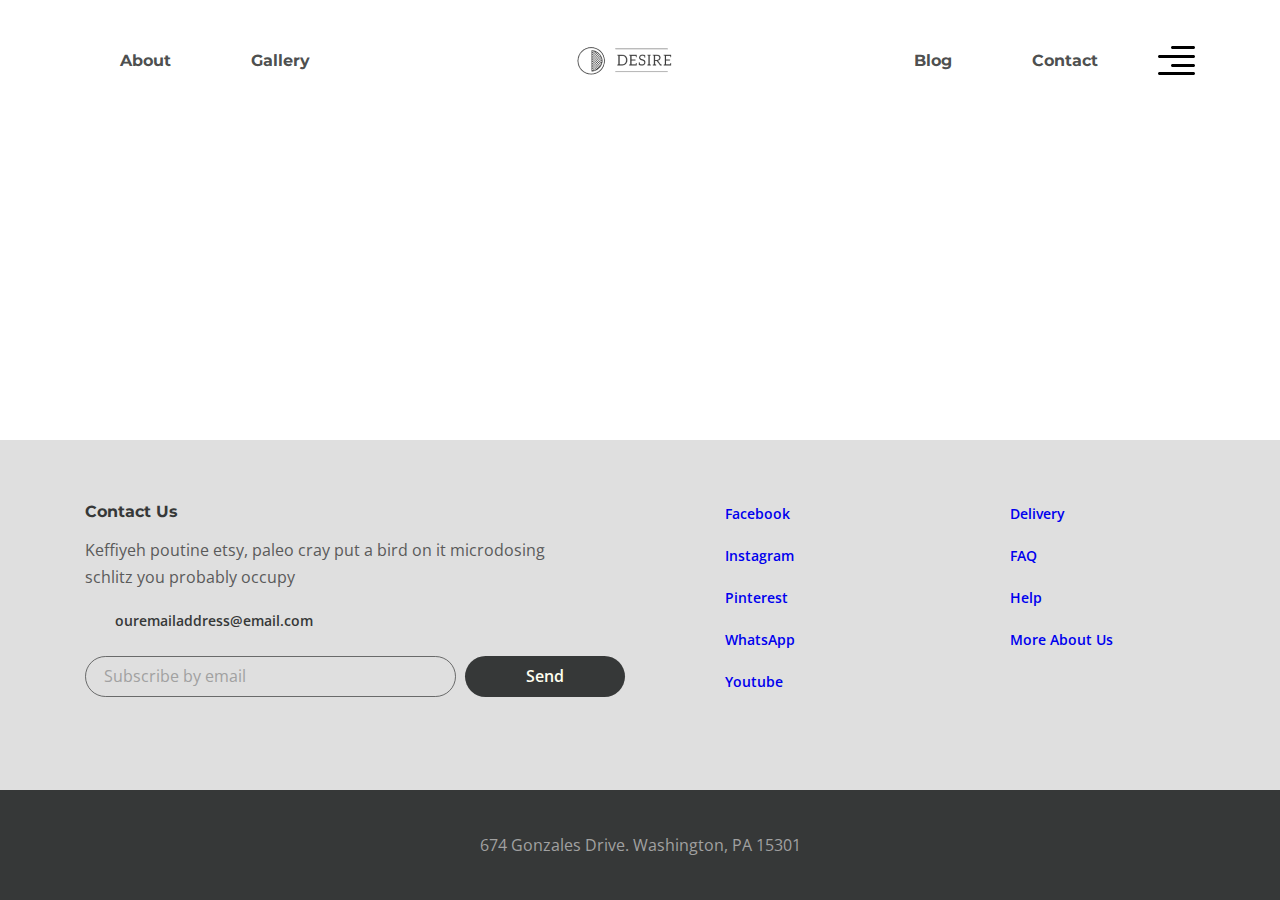
==== src/index.html @ 20c872f3 "Initial commit" ====
<!DOCTYPE html>
<html lang="en">

<head>
  <meta charset="UTF-8">
  <meta name="viewport" content="width=device-width, initial-scale=1.0">
  <title>Document</title>
  <link rel="preconnect" href="https://fonts.googleapis.com">
  <link rel="preconnect" href="https://fonts.gstatic.com" crossorigin>
  <link href="https://fonts.googleapis.com/css2?family=Montserrat:wght@700&family=Open+Sans:wght@400;600&display=swap"
    rel="stylesheet">
  <link rel="stylesheet" href="css/style.min.css">
</head>

<body>
  <div class="wrapper">
    <header class="header">
      <div class="container">
        <div class="header__inner">
          <nav class="menu">
            <ul class="menu__list">
              <li class="menu__list-item">
                <a class="menu__list-link" href="#">About</a>
              </li>
              <li class="menu__list-item">
                <a class="menu__list-link" href="#">Gallery</a>
              </li>
            </ul>
          </nav>
          <a class="logo" href="#">
            <img src="images/logo.png" alt="logo">
          </a>
          <nav class="menu">
            <ul class="menu__list">
              <li class="menu__list-item">
                <a class="menu__list-link" href="#">Blog</a>
              </li>
              <li class="menu__list-item">
                <a class="menu__list-link" href="#">Contact</a>
              </li>
            </ul>
          </nav>
          <button class="header__btn">
            <img src="images/icon_menu.svg" alt="icon_menu">
          </button>
        </div>
      </div>
    </header>

    <main class="main"></main>
    <footer class="footer">
      <div class="footer__content">
        <div class="container">
          <div class="footer__inner">
            <div class="footer__info">
              <h6 class="footer__info-title">Contact Us</h6>
              <p class="footer__info-text">
                Keffiyeh poutine etsy, paleo cray put a bird on it microdosing schlitz you
                probably occupy
              </p>
              <a class="footer__info-email" href="mainto:ouremailaddress@email.com">ouremailaddress@email.com</a>
              <form class="footer__form">
                <input class="footer__form-input" type="email" placeholder="Subscribe by email">
                <button class="footer__form-button" type="submit">Send</button>
              </form>
            </div>
            <ul class="footer__social">
              <li class="footer__social-item">
                <a class="footer__social-link" href="#">
                  Facebook
                </a>
              </li>
              <li class="footer__social-item">
                <a class="footer__social-link" href="#">
                  Instagram
                </a>
              </li>
              <li class="footer__social-item">
                <a class="footer__social-link" href="#">
                  Pinterest
                </a>
              </li>
              <li class="footer__social-item">
                <a class="footer__social-link" href="#">
                  WhatsApp
                </a>
              </li>
              <li class="footer__social-item">
                <a class="footer__social-link" href="#">
                  Youtube
                </a>
              </li>
            </ul>
            <nav class="footer__menu">
              <ul class="footer__menu-list">
                <li class="footer__menu-item">
                  <a class="footer__menu-link" href="#">
                    Delivery
                  </a>
                </li>
                <li class="footer__menu-item">
                  <a class="footer__menu-link" href="#">
                    FAQ
                  </a>
                </li>
                <li class="footer__menu-item">
                  <a class="footer__menu-link" href="#">
                    Help
                  </a>
                </li>
                <li class="footer__menu-item">
                  <a class="footer__menu-link" href="#">
                    More About Us
                  </a>
                </li>
              </ul>
            </nav>
          </div>
        </div>
      </div>
      <div class="footer__copyright">
        <div class="container">
         <p> 674 Gonzales Drive. Washington, PA 15301</p>
        </div>
      </div>
    </footer>
  </div>



  <script src="js/main.min.js"></script>
</body>

</html>
---- src/css/style.min.css ----
.footer__info-title,.menu__list-link{font-family:"Montserrat",sans-serif;font-weight:700}html{-webkit-box-sizing:border-box;box-sizing:border-box}*,*::after,*::before{-webkit-box-sizing:inherit;box-sizing:inherit}ul[class],ol[class]{padding:0}body,h1,h2,h3,h4,h5,h6,p,ul,ol,li,figure,figcaption,blockquote,dl,dd{margin:0;font-size:inherit}ul[class]{list-style:none}img{max-width:100%;display:block}input,button,textarea,select{font:inherit}a{text-decoration:none}html,body{height:100%}body{font-family:"Open Sans",sans-serif;font-size:16px;font-weight:400;line-height:27px;color:#5a5a5a}.wrapper{display:-webkit-box;display:-ms-flexbox;display:flex;-webkit-box-orient:vertical;-webkit-box-direction:normal;-ms-flex-direction:column;flex-direction:column;min-height:100%}.main{-webkit-box-flex:1;-ms-flex:1 0 auto;flex:1 0 auto}.footer{-webkit-box-flex:0;-ms-flex:0 0 auto;flex:0 0 auto}.container{max-width:1140px;margin:0 auto;padding:0 15px}.header__inner{display:-webkit-box;display:-ms-flexbox;display:flex;-webkit-box-pack:justify;-ms-flex-pack:justify;justify-content:space-between;-webkit-box-align:center;-ms-flex-align:center;align-items:center;height:120px}.header__btn{background-color:rgba(0,0,0,0);border:none;padding:0;cursor:pointer}.logo{margin:0 auto}.menu{padding-right:15px}.menu__list{display:-webkit-box;display:-ms-flexbox;display:flex}.menu__list-item{padding-right:45px;padding-left:35px}.menu__list-link{color:rgba(54,56,56,.9);line-height:22px}.footer__content{background-color:#dfdfdf;padding:60px 0 80px}.footer__inner{display:-webkit-box;display:-ms-flexbox;display:flex;-webkit-box-pack:justify;-ms-flex-pack:justify;justify-content:space-between}.footer__info{width:540px}.footer__info-title{color:#363838;margin-bottom:14px;line-height:23px}.footer__info-text{margin-bottom:16px;max-width:475px}.footer__info-email{font-weight:600;color:#363838;font-size:14px;margin-bottom:22px;padding-left:30px;display:inline-block}.footer__form{display:-webkit-box;display:-ms-flexbox;display:flex}.footer__form-input{padding:6px 10px 6px 18px;border-radius:21px;background-color:rgba(0,0,0,0);border:1px solid rgba(54,56,56,.7);width:100%}.footer__form-input::-webkit-input-placeholder{font-weight:400;font-size:16px;line-height:27px;font-family:"Open Sans",sans-serif;color:#a1a1a1}.footer__form-input::-moz-placeholder{font-weight:400;font-size:16px;line-height:27px;font-family:"Open Sans",sans-serif;color:#a1a1a1}.footer__form-input:-ms-input-placeholder{font-weight:400;font-size:16px;line-height:27px;font-family:"Open Sans",sans-serif;color:#a1a1a1}.footer__form-input::-ms-input-placeholder{font-weight:400;font-size:16px;line-height:27px;font-family:"Open Sans",sans-serif;color:#a1a1a1}.footer__form-input::placeholder{font-weight:400;font-size:16px;line-height:27px;font-family:"Open Sans",sans-serif;color:#a1a1a1}.footer__form-button{background-color:#363838;border:none;cursor:pointer;color:ivory;border-radius:21px;font-weight:600;padding:6px 12px;min-width:160px;margin-left:9px}.footer__social{width:125px;margin-right:auto;margin-left:100px}.footer__social-item,.footer__menu-item{margin-bottom:15px;font-weight:600;font-size:14px;color:#707070}.footer__menu{margin-right:60px;width:125px}.footer__copyright{background-color:#363838;color:#a1a1a1;text-align:center;padding:42px 0 41px}
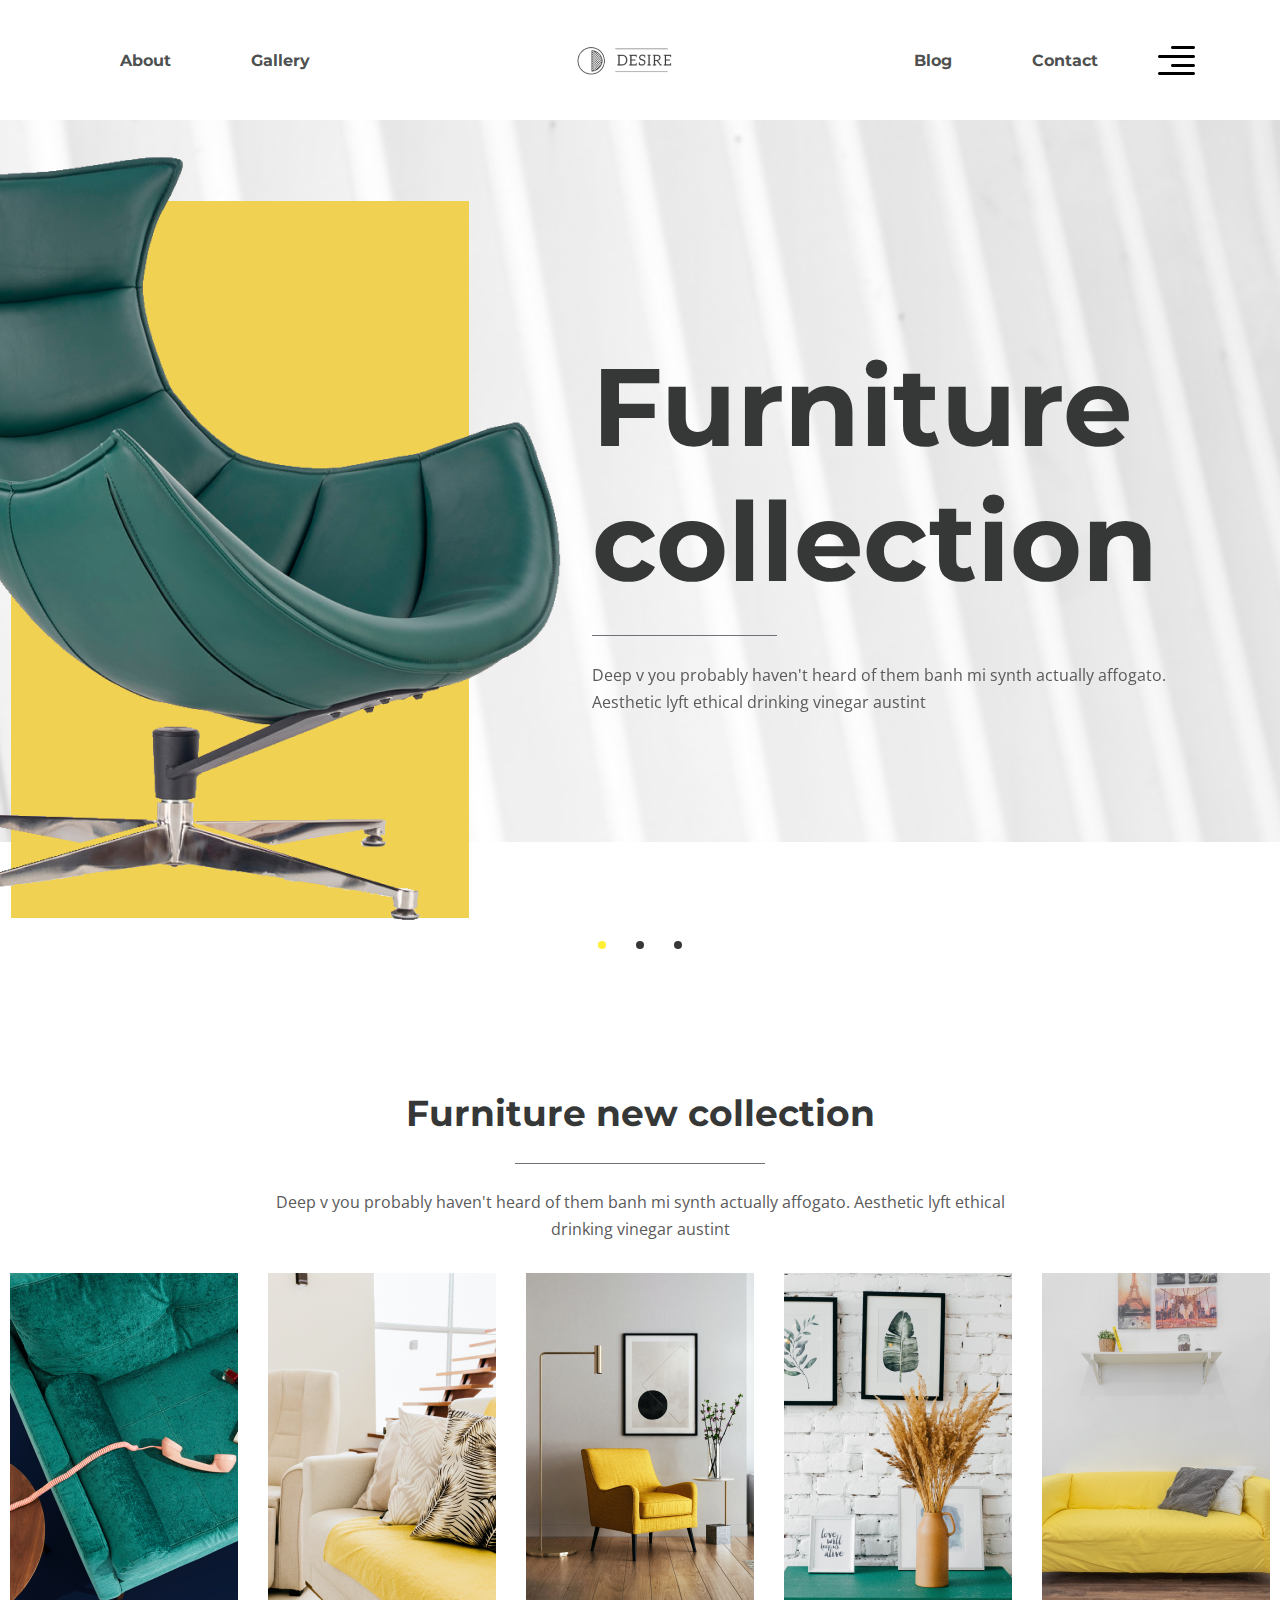
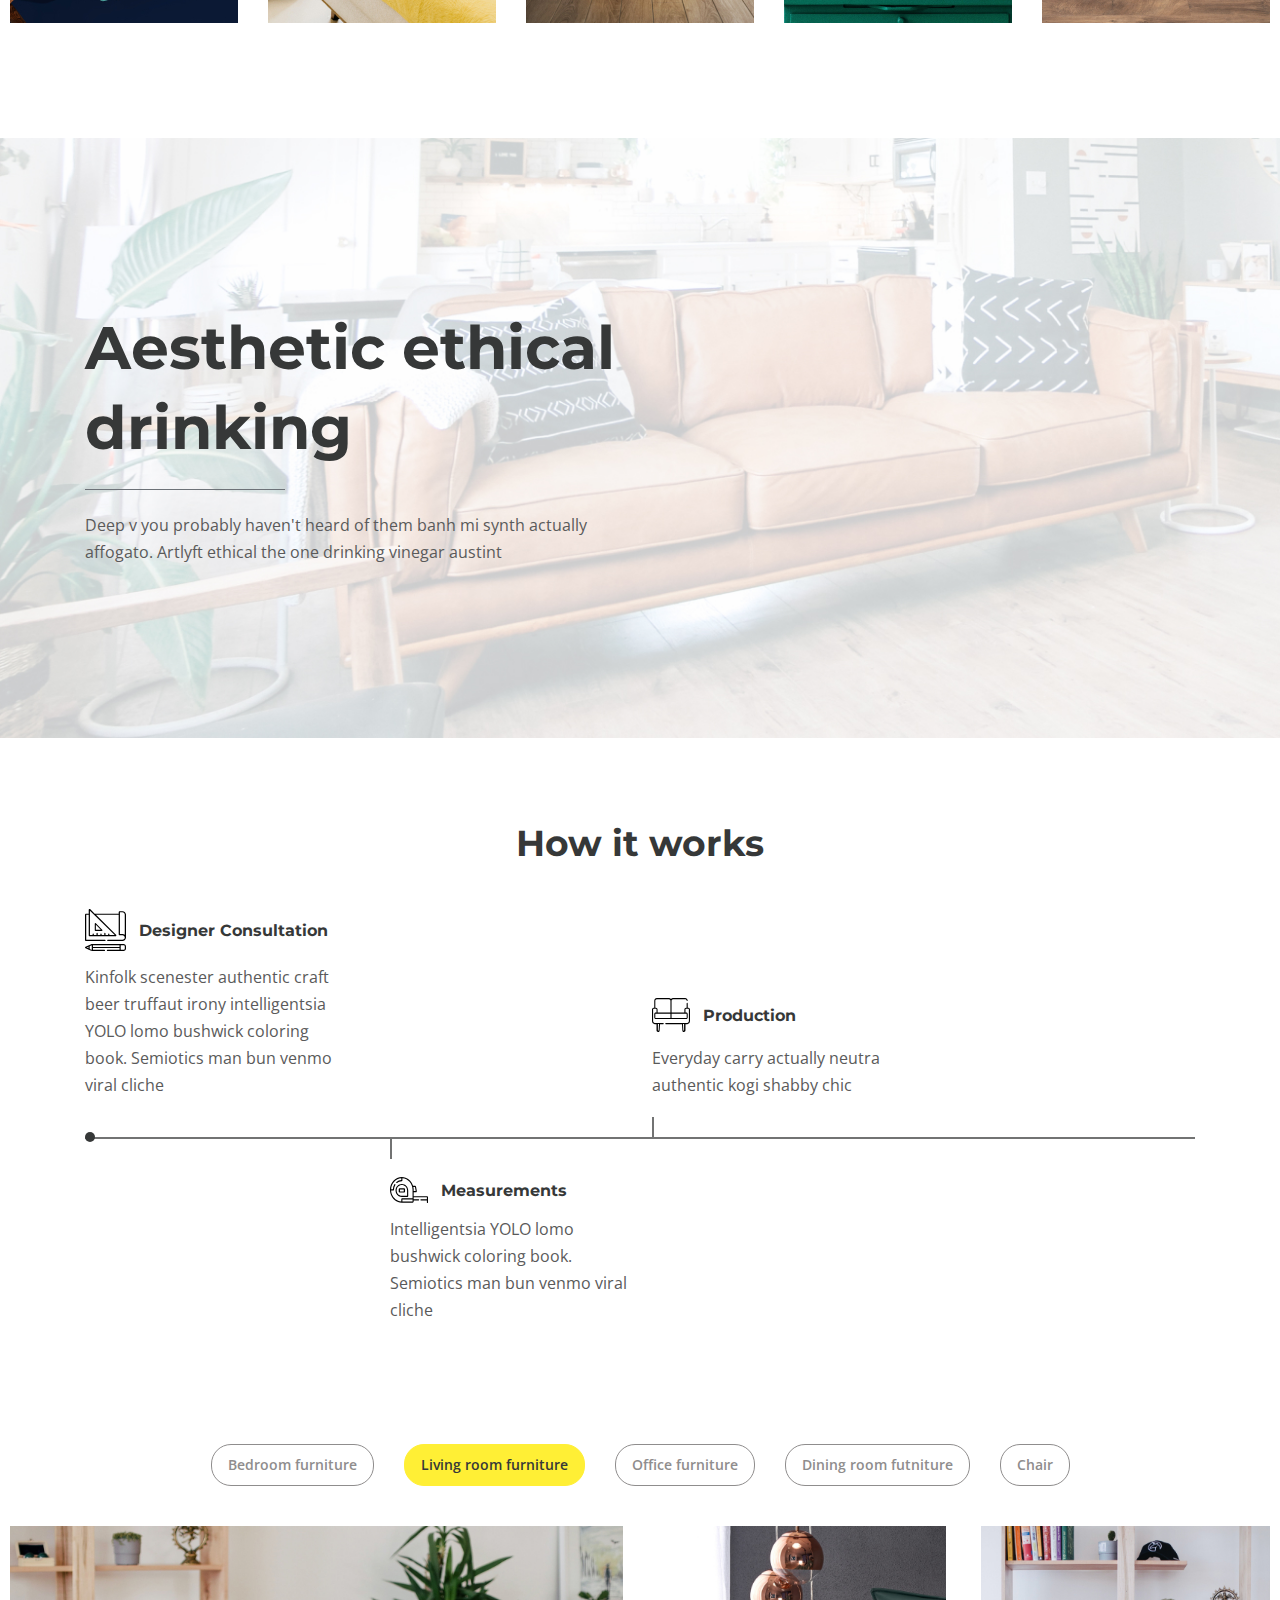
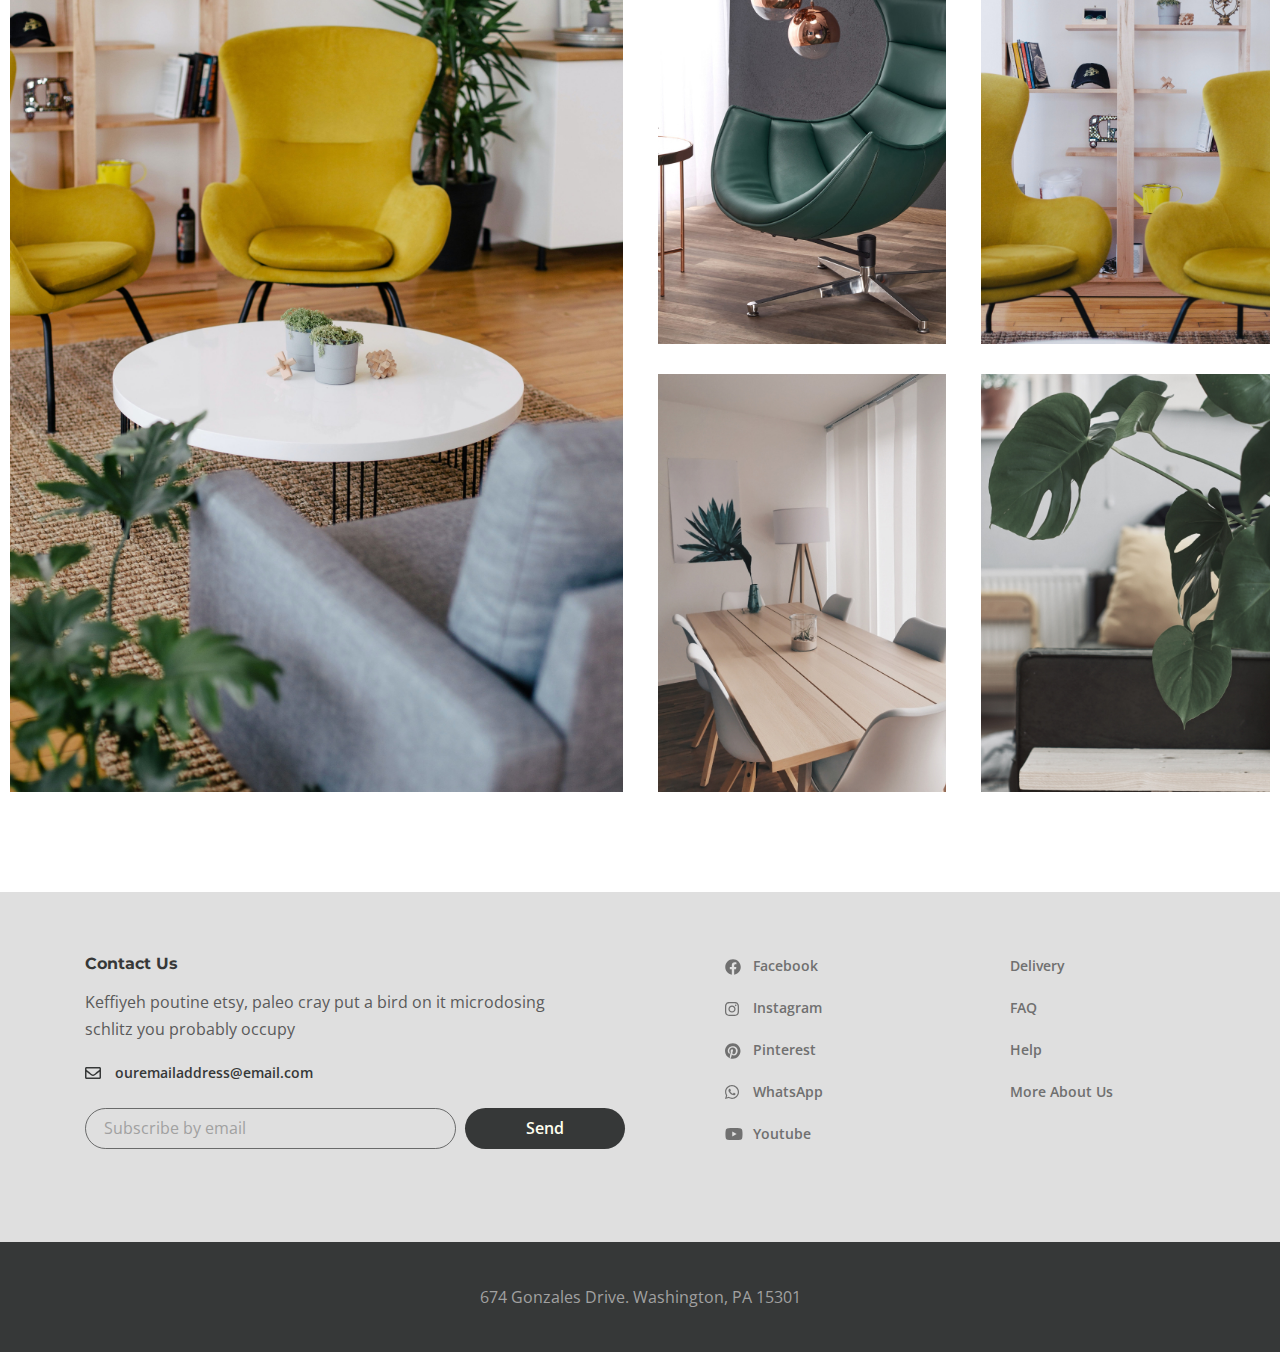
==== commit 5e2c0f33: "сделал почти все блоки" ====
--- a/src/index.html
+++ b/src/index.html
@@ -43,11 +43,293 @@
           <button class="header__btn">
             <img src="images/icon_menu.svg" alt="icon_menu">
           </button>
+
+          <div class="rightside-menu rightside-menu--close">
+            <button class="rightside-menu__close">
+              <img src="images/close.svg" alt="close button">
+            </button>
+            <div class="rightside-menu__content">
+              <a class="rightside-menu__logo" href="#">
+                <img src="images/logo-big.png" alt="logo">
+              </a>
+              <h4 class="rightside-menu__title">Furniture for life</h4>
+              <p class="rightside-menu__text">
+                Sustainable hot chicken skateboard, dreamcatcher meggings actually squid. Slow-carb everyday carry +1
+                art party microdosing, put a bird on it brooklyn
+              </p>
+              <img class="rightside-menu__images" src="images/content/rightside-img.jpg" alt="images">
+            </div>
+          </div>
+
         </div>
       </div>
     </header>
 
-    <main class="main"></main>
+    <main class="main">
+
+      <section class="top">
+        <div class="top__inner">
+          <div class="top__slider">
+            <div class="top__slider-item">
+              <img class="top__slider-img" src="images/content/slider-img.png" alt="images">
+              <div class="top__slider-info">
+                <h2 class="top__slider-title">
+                  Furniture collection
+                </h2>
+                <p class="top__slider-text">
+                  Deep v you probably haven't heard of them banh mi synth actually affogato. Aesthetic lyft ethical
+                  drinking vinegar austint
+                </p>
+              </div>
+            </div>
+
+            <div class="top__slider-item">
+              <img class="top__slider-img" src="images/content/slider-img.png" alt="images">
+              <div class="top__slider-info">
+                <h2 class="top__slider-title">
+                  Furniture collection
+                </h2>
+                <p class="top__slider-text">
+                  Deep v you probably haven't heard of them banh mi synth actually affogato. Aesthetic lyft ethical
+                  drinking vinegar austint
+                </p>
+              </div>
+            </div>
+
+            <div class="top__slider-item">
+              <img class="top__slider-img" src="images/content/slider-img.png" alt="images">
+              <div class="top__slider-info">
+                <h2 class="top__slider-title">
+                  Furniture collection
+                </h2>
+                <p class="top__slider-text">
+                  Deep v you probably haven't heard of them banh mi synth actually affogato. Aesthetic lyft ethical
+                  drinking vinegar austint
+                </p>
+              </div>
+            </div>
+          </div>
+        </div>
+      </section>
+
+      <section class="new-collection">
+        <div class="container-fluid">
+          <h3 class="new-collection__title">
+            Furniture new collection
+          </h3>
+          <p class="new-collection__text">
+            Deep v you probably haven't heard of them banh mi synth actually affogato. Aesthetic lyft ethical drinking
+            vinegar austint
+          </p>
+          <div class="collection">
+            <a class="collection__item" href="#">
+              <img class="collection__images" src="images/content/collection-1.jpg" alt="">
+              <div class="collection__info">
+                <h6 class="collection__info-title">
+                  Truffaut literally trust
+                </h6>
+                <p class="collection__info-text">
+                  Living room furntiture | Chair
+                </p>
+              </div>
+            </a>
+            <a class="collection__item" href="#">
+              <img class="collection__images" src="images/content/collection-2.jpg" alt="">
+              <div class="collection__info">
+                <h6 class="collection__info-title">
+                  Truffaut literally trust
+                </h6>
+                <p class="collection__info-text">
+                  Living room furntiture | Chair
+                </p>
+              </div>
+            </a>
+            <a class="collection__item" href="#">
+              <img class="collection__images" src="images/content/collection-3.jpg" alt="">
+              <div class="collection__info">
+                <h6 class="collection__info-title">
+                  Truffaut literally trust
+                </h6>
+                <p class="collection__info-text">
+                  Living room furntiture | Chair
+                </p>
+              </div>
+            </a>
+            <a class="collection__item" href="#">
+              <img class="collection__images" src="images/content/collection-4.jpg" alt="">
+              <div class="collection__info">
+                <h6 class="collection__info-title">
+                  Truffaut literally trust
+                </h6>
+                <p class="collection__info-text">
+                  Living room furntiture | Chair
+                </p>
+              </div>
+            </a>
+            <a class="collection__item" href="#">
+              <img class="collection__images" src="images/content/collection-5.jpg" alt="">
+              <div class="collection__info">
+                <h6 class="collection__info-title">
+                  Truffaut literally trust
+                </h6>
+                <p class="collection__info-text">
+                  Living room furntiture | Chair
+                </p>
+              </div>
+            </a>
+          </div>
+        </div>
+      </section>
+
+      <section class="decor">
+        <div class="container">
+          <h2 class="decor_title">
+            Aesthetic
+            ethical drinking
+          </h2>
+          <p class="decor__text">
+            Deep v you probably haven't heard of them banh mi synth actually affogato. Artlyft ethical the one drinking
+            vinegar austint
+          </p>
+        </div>
+      </section>
+
+      <section class="works-path">
+        <div class="container">
+          <h3 class="works-path__title">How it works</h3>
+          <div class="works-path__items">
+            <div class="works-path__item-box">
+              <div class="works-path__item works-path__item--consultation">
+                <img class="works-path__item-img" src="images/graphic-tool.svg" alt="icon">
+                <h6 class="works-path__item-title">Designer Consultation</h6>
+                <p class="works-path__item-text">
+                  Kinfolk scenester authentic craft beer truffaut irony
+                  intelligentsia
+                  YOLO lomo bushwick coloring book. Semiotics man bun venmo viral cliche</p>
+              </div>
+              <div class="works-path__item works-path__item--production">
+                <img class="works-path__item-img" src="images/sofa.svg" alt="icon">
+                <h6 class="works-path__item-title">Production</h6>
+                <p class="works-path__item-text">Everyday carry actually neutra authentic kogi shabby chic</p>
+              </div>
+            </div>
+            <div class="works-path__item works-path__item--measuring">
+              <img class="works-path__item-img" src="images/measuring-tape.svg" alt="icon">
+              <h6 class="works-path__item-title">Measurements</h6>
+              <p class="works-path__item-text">Intelligentsia YOLO lomo bushwick coloring book. Semiotics man bun venmo
+                viral cliche</p>
+            </div>
+          </div>
+        </div>
+      </section>
+
+      <div class="gallery">
+        <div class="container-fluid">
+          <div class="gallery__buttons">
+            <button class="gallery__btn" data-filter=".bedroom">Bedroom furniture</button>
+            <button class="gallery__btn" data-filter=".living">Living room furniture</button>
+            <button class="gallery__btn" data-filter=".office">Office furniture</button>
+            <button class="gallery__btn" data-filter=".dining">Dining room futniture</button>
+            <button class="gallery__btn" data-filter=".chair">Chair</button>
+          </div>
+          <div class="gallery__inner">
+
+            <div class="gallery__items mix bedroom">
+              <a class="gallery__item" href="#">
+                <img src="images/gallery/1.jpg" alt="images">
+              </a>
+              <a class="gallery__item" href="#">
+                <img src="images/gallery/2.jpg" alt="images">
+              </a>
+              <a class="gallery__item" href="#">
+                <img src="images/gallery/3.jpg" alt="images">
+              </a>
+              <a class="gallery__item" href="#">
+                <img src="images/gallery/4.jpg" alt="images">
+              </a>
+              <a class="gallery__item" href="#">
+                <img src="images/gallery/5.jpg" alt="images">
+              </a>
+            </div>
+
+            <div class="gallery__items mix living">
+              <a class="gallery__item" href="#">
+                <img src="images/gallery/1.jpg" alt="images">
+              </a>
+              <a class="gallery__item" href="#">
+                <img src="images/gallery/2.jpg" alt="images">
+              </a>
+              <a class="gallery__item" href="#">
+                <img src="images/gallery/3.jpg" alt="images">
+              </a>
+              <a class="gallery__item" href="#">
+                <img src="images/gallery/4.jpg" alt="images">
+              </a>
+              <a class="gallery__item" href="#">
+                <img src="images/gallery/5.jpg" alt="images">
+              </a>
+            </div>
+            
+            <div class="gallery__items mix office">
+              <a class="gallery__item" href="#">
+                <img src="images/gallery/1.jpg" alt="images">
+              </a>
+              <a class="gallery__item" href="#">
+                <img src="images/gallery/2.jpg" alt="images">
+              </a>
+              <a class="gallery__item" href="#">
+                <img src="images/gallery/3.jpg" alt="images">
+              </a>
+              <a class="gallery__item" href="#">
+                <img src="images/gallery/4.jpg" alt="images">
+              </a>
+              <a class="gallery__item" href="#">
+                <img src="images/gallery/5.jpg" alt="images">
+              </a>
+            </div>
+            
+            <div class="gallery__items mix dining">
+              <a class="gallery__item" href="#">
+                <img src="images/gallery/1.jpg" alt="images">
+              </a>
+              <a class="gallery__item" href="#">
+                <img src="images/gallery/2.jpg" alt="images">
+              </a>
+              <a class="gallery__item" href="#">
+                <img src="images/gallery/3.jpg" alt="images">
+              </a>
+              <a class="gallery__item" href="#">
+                <img src="images/gallery/4.jpg" alt="images">
+              </a>
+              <a class="gallery__item" href="#">
+                <img src="images/gallery/5.jpg" alt="images">
+              </a>
+            </div>
+            
+            <div class="gallery__items mix chair">
+              <a class="gallery__item" href="#">
+                <img src="images/gallery/1.jpg" alt="images">
+              </a>
+              <a class="gallery__item" href="#">
+                <img src="images/gallery/2.jpg" alt="images">
+              </a>
+              <a class="gallery__item" href="#">
+                <img src="images/gallery/3.jpg" alt="images">
+              </a>
+              <a class="gallery__item" href="#">
+                <img src="images/gallery/4.jpg" alt="images">
+              </a>
+              <a class="gallery__item" href="#">
+                <img src="images/gallery/5.jpg" alt="images">
+              </a>
+            </div>
+            
+          </div>
+        </div>
+      </div>
+
+    </main>
+
     <footer class="footer">
       <div class="footer__content">
         <div class="container">
@@ -66,27 +348,27 @@
             </div>
             <ul class="footer__social">
               <li class="footer__social-item">
-                <a class="footer__social-link" href="#">
+                <a class="footer__social-link footer__social-link--facebook" href="#">
                   Facebook
                 </a>
               </li>
               <li class="footer__social-item">
-                <a class="footer__social-link" href="#">
+                <a class="footer__social-link footer__social-link--instagram" href="#">
                   Instagram
                 </a>
               </li>
               <li class="footer__social-item">
-                <a class="footer__social-link" href="#">
+                <a class="footer__social-link footer__social-link--pinterest" href="#">
                   Pinterest
                 </a>
               </li>
               <li class="footer__social-item">
-                <a class="footer__social-link" href="#">
+                <a class="footer__social-link footer__social-link--whatsapp" href="#">
                   WhatsApp
                 </a>
               </li>
               <li class="footer__social-item">
-                <a class="footer__social-link" href="#">
+                <a class="footer__social-link footer__social-link--youtube" href="#">
                   Youtube
                 </a>
               </li>
@@ -120,7 +402,7 @@
       </div>
       <div class="footer__copyright">
         <div class="container">
-         <p> 674 Gonzales Drive. Washington, PA 15301</p>
+          <p> 674 Gonzales Drive. Washington, PA 15301</p>
         </div>
       </div>
     </footer>
--- a/src/css/style.min.css
+++ b/src/css/style.min.css
@@ -1 +1 @@
-.footer__info-title,.menu__list-link{font-family:"Montserrat",sans-serif;font-weight:700}html{-webkit-box-sizing:border-box;box-sizing:border-box}*,*::after,*::before{-webkit-box-sizing:inherit;box-sizing:inherit}ul[class],ol[class]{padding:0}body,h1,h2,h3,h4,h5,h6,p,ul,ol,li,figure,figcaption,blockquote,dl,dd{margin:0;font-size:inherit}ul[class]{list-style:none}img{max-width:100%;display:block}input,button,textarea,select{font:inherit}a{text-decoration:none}html,body{height:100%}body{font-family:"Open Sans",sans-serif;font-size:16px;font-weight:400;line-height:27px;color:#5a5a5a}.wrapper{display:-webkit-box;display:-ms-flexbox;display:flex;-webkit-box-orient:vertical;-webkit-box-direction:normal;-ms-flex-direction:column;flex-direction:column;min-height:100%}.main{-webkit-box-flex:1;-ms-flex:1 0 auto;flex:1 0 auto}.footer{-webkit-box-flex:0;-ms-flex:0 0 auto;flex:0 0 auto}.container{max-width:1140px;margin:0 auto;padding:0 15px}.header__inner{display:-webkit-box;display:-ms-flexbox;display:flex;-webkit-box-pack:justify;-ms-flex-pack:justify;justify-content:space-between;-webkit-box-align:center;-ms-flex-align:center;align-items:center;height:120px}.header__btn{background-color:rgba(0,0,0,0);border:none;padding:0;cursor:pointer}.logo{margin:0 auto}.menu{padding-right:15px}.menu__list{display:-webkit-box;display:-ms-flexbox;display:flex}.menu__list-item{padding-right:45px;padding-left:35px}.menu__list-link{color:rgba(54,56,56,.9);line-height:22px}.footer__content{background-color:#dfdfdf;padding:60px 0 80px}.footer__inner{display:-webkit-box;display:-ms-flexbox;display:flex;-webkit-box-pack:justify;-ms-flex-pack:justify;justify-content:space-between}.footer__info{width:540px}.footer__info-title{color:#363838;margin-bottom:14px;line-height:23px}.footer__info-text{margin-bottom:16px;max-width:475px}.footer__info-email{font-weight:600;color:#363838;font-size:14px;margin-bottom:22px;padding-left:30px;display:inline-block}.footer__form{display:-webkit-box;display:-ms-flexbox;display:flex}.footer__form-input{padding:6px 10px 6px 18px;border-radius:21px;background-color:rgba(0,0,0,0);border:1px solid rgba(54,56,56,.7);width:100%}.footer__form-input::-webkit-input-placeholder{font-weight:400;font-size:16px;line-height:27px;font-family:"Open Sans",sans-serif;color:#a1a1a1}.footer__form-input::-moz-placeholder{font-weight:400;font-size:16px;line-height:27px;font-family:"Open Sans",sans-serif;color:#a1a1a1}.footer__form-input:-ms-input-placeholder{font-weight:400;font-size:16px;line-height:27px;font-family:"Open Sans",sans-serif;color:#a1a1a1}.footer__form-input::-ms-input-placeholder{font-weight:400;font-size:16px;line-height:27px;font-family:"Open Sans",sans-serif;color:#a1a1a1}.footer__form-input::placeholder{font-weight:400;font-size:16px;line-height:27px;font-family:"Open Sans",sans-serif;color:#a1a1a1}.footer__form-button{background-color:#363838;border:none;cursor:pointer;color:ivory;border-radius:21px;font-weight:600;padding:6px 12px;min-width:160px;margin-left:9px}.footer__social{width:125px;margin-right:auto;margin-left:100px}.footer__social-item,.footer__menu-item{margin-bottom:15px;font-weight:600;font-size:14px;color:#707070}.footer__menu{margin-right:60px;width:125px}.footer__copyright{background-color:#363838;color:#a1a1a1;text-align:center;padding:42px 0 41px}+.works-path__item-title,.works-path__title,.decor_title,.collection__info-title,.new-collection__title,.top__slider-title,.rightside-menu__title,.footer__info-title,.menu__list-link{font-family:"Montserrat",sans-serif;font-weight:700}html{-webkit-box-sizing:border-box;box-sizing:border-box}*,*::after,*::before{-webkit-box-sizing:inherit;box-sizing:inherit}ul[class],ol[class]{padding:0}body,h1,h2,h3,h4,h5,h6,p,ul,ol,li,figure,figcaption,blockquote,dl,dd{margin:0;font-size:inherit}ul[class]{list-style:none}img{max-width:100%;display:block}input,button,textarea,select{font:inherit}a{text-decoration:none}.slick-slider{position:relative;display:block;-webkit-box-sizing:border-box;box-sizing:border-box;-webkit-touch-callout:none;-webkit-user-select:none;-moz-user-select:none;-ms-user-select:none;user-select:none;-ms-touch-action:pan-y;touch-action:pan-y;-webkit-tap-highlight-color:rgba(0,0,0,0)}.slick-list{position:relative;overflow:hidden;display:block;margin:0;padding:0}.slick-list:focus{outline:none}.slick-list.dragging{cursor:pointer;cursor:hand}.slick-slider .slick-track,.slick-slider .slick-list{-webkit-transform:translate3d(0, 0, 0);-ms-transform:translate3d(0, 0, 0);transform:translate3d(0, 0, 0)}.slick-track{position:relative;left:0;top:0;display:block;margin-left:auto;margin-right:auto}.slick-track:before,.slick-track:after{content:"";display:table}.slick-track:after{clear:both}.slick-loading .slick-track{visibility:hidden}.slick-slide{float:left;height:100%;min-height:1px;display:none}[dir=rtl] .slick-slide{float:right}.slick-slide img{display:block}.slick-slide.slick-loading img{display:none}.slick-slide.dragging img{pointer-events:none}.slick-initialized .slick-slide{display:block}.slick-loading .slick-slide{visibility:hidden}.slick-vertical .slick-slide{display:block;height:auto;border:1px solid rgba(0,0,0,0)}.slick-arrow.slick-hidden{display:none}html,body{height:100%}body{font-family:"Open Sans",sans-serif;font-size:16px;font-weight:400;line-height:27px;color:#5a5a5a;overflow-x:hidden}.wrapper{display:-webkit-box;display:-ms-flexbox;display:flex;-webkit-box-orient:vertical;-webkit-box-direction:normal;-ms-flex-direction:column;flex-direction:column;min-height:100%}.main{-webkit-box-flex:1;-ms-flex:1 0 auto;flex:1 0 auto}.footer{-webkit-box-flex:0;-ms-flex:0 0 auto;flex:0 0 auto}.container{max-width:1140px;margin:0 auto;padding:0 15px}.container-fluid{max-width:1920px;padding:10px;margin:0 auto}.slick-dots{display:-webkit-box;display:-ms-flexbox;display:flex;-webkit-box-pack:center;-ms-flex-pack:center;justify-content:center;-webkit-box-align:center;-ms-flex-align:center;align-items:center}.slick-dots li{margin:0 15px}.slick-dots button{background-color:#363838;border:none;border-radius:50%;width:8px;height:8px;padding:0;font-size:0}li.slick-active button{background-color:#ffef35}.header__inner{display:-webkit-box;display:-ms-flexbox;display:flex;-webkit-box-pack:justify;-ms-flex-pack:justify;justify-content:space-between;-webkit-box-align:center;-ms-flex-align:center;align-items:center;height:120px}.header__btn{background-color:rgba(0,0,0,0);border:none;padding:0;cursor:pointer}.logo{margin:0 auto}.menu{padding-right:15px}.menu__list{display:-webkit-box;display:-ms-flexbox;display:flex}.menu__list-item{padding-right:45px;padding-left:35px}.menu__list-link{color:rgba(54,56,56,.9);line-height:22px}.footer__content{background-color:#dfdfdf;padding:60px 0 80px}.footer__inner{display:-webkit-box;display:-ms-flexbox;display:flex;-webkit-box-pack:justify;-ms-flex-pack:justify;justify-content:space-between}.footer__info{width:540px}.footer__info-title{color:#363838;margin-bottom:14px;line-height:23px}.footer__info-text{margin-bottom:16px;max-width:475px}.footer__info-email{font-weight:600;color:#363838;font-size:14px;margin-bottom:22px;padding-left:30px;display:inline-block;position:relative}.footer__info-email::before{content:"";background-image:url(../images/envelope.svg);left:0;top:8px;width:16px;height:12px;position:absolute}.footer__form{display:-webkit-box;display:-ms-flexbox;display:flex}.footer__form-input{padding:6px 10px 6px 18px;border-radius:21px;background-color:rgba(0,0,0,0);border:1px solid rgba(54,56,56,.7);width:100%}.footer__form-input::-webkit-input-placeholder{font-weight:400;font-size:16px;line-height:27px;font-family:"Open Sans",sans-serif;color:#a1a1a1}.footer__form-input::-moz-placeholder{font-weight:400;font-size:16px;line-height:27px;font-family:"Open Sans",sans-serif;color:#a1a1a1}.footer__form-input:-ms-input-placeholder{font-weight:400;font-size:16px;line-height:27px;font-family:"Open Sans",sans-serif;color:#a1a1a1}.footer__form-input::-ms-input-placeholder{font-weight:400;font-size:16px;line-height:27px;font-family:"Open Sans",sans-serif;color:#a1a1a1}.footer__form-input::placeholder{font-weight:400;font-size:16px;line-height:27px;font-family:"Open Sans",sans-serif;color:#a1a1a1}.footer__form-button{background-color:#363838;border:none;cursor:pointer;color:ivory;border-radius:21px;font-weight:600;padding:6px 12px;min-width:160px;margin-left:9px}.footer__social{width:125px;margin-right:auto;margin-left:100px}.footer__social-link{padding-left:28px;position:relative}.footer__social-link::before{content:"";position:absolute;left:0;top:3px;width:16px;height:16px}.footer__social-link--facebook::before{background-image:url(../images/facebook.svg)}.footer__social-link--instagram::before{background-image:url(../images/instagram.svg);width:14px;height:14px;top:4px}.footer__social-link--pinterest::before{background-image:url(../images/pinterest.svg)}.footer__social-link--whatsapp::before{background-image:url(../images/whatsapp.svg);width:14px;height:14px}.footer__social-link--youtube::before{background-image:url(../images/youtube.svg);width:18px;height:12px;top:4px}.footer__social-item,.footer__menu-item{margin-bottom:15px;font-weight:600;font-size:14px}.footer__social-link,.footer__menu-link{color:#707070}.footer__menu{margin-right:60px;width:125px}.footer__copyright{background-color:#363838;color:#a1a1a1;text-align:center;padding:42px 0 41px}.rightside-menu{position:absolute;overflow:auto;z-index:100;right:0;top:0;bottom:0;max-width:694px;width:100%;background-color:#fff;padding-top:40px;-webkit-box-shadow:-2px 3px 17px 0px #000;box-shadow:-2px 3px 17px 0px #000;-webkit-transition:all .5s;-o-transition:all .5s;transition:all .5s}.rightside-menu.rightside-menu--close{-webkit-transform:translateX(500%);-ms-transform:translateX(500%);transform:translateX(500%)}.rightside-menu__close{background-color:rgba(0,0,0,0);border:none;padding:0;cursor:pointer;margin-left:50px;margin-bottom:60px}.rightside-menu__content{text-align:center;max-width:485px;margin:0 auto}.rightside-menu__logo{margin-bottom:40px;display:inline-block}.rightside-menu__title{color:#363838;font-size:36px;line-height:51px;position:relative;margin-bottom:17px;padding-bottom:17px}.rightside-menu__title::after{content:"";position:absolute;max-width:252px;bottom:0;right:0;left:0;height:1px;margin:0 auto;background-color:#6d7278}.rightside-menu__text{margin-bottom:75px}.rightside-menu__images{max-width:485px;margin-bottom:40px}.top__inner{padding-bottom:70px;position:relative}.top__inner::after{content:"";position:absolute;background-image:url("../images/slider-bg.jpg");width:100%;height:722px;top:0;z-index:-1}.top__slider-item{display:-webkit-box !important;display:-ms-flexbox !important;display:flex !important;-webkit-box-pack:center;-ms-flex-pack:center;justify-content:center;-webkit-box-align:center;-ms-flex-align:center;align-items:center}.top__slider-info{max-width:645px;margin-left:25px}.top__slider-title{color:#363838;font-size:110px;line-height:135px;padding-bottom:26px;margin-bottom:26px;position:relative}.top__slider-title::after{content:"";position:absolute;left:0;bottom:0;width:185px;height:1px;background-color:#6d7278}.top__slider-text{max-width:585px}.top__slider-img{margin-left:-14%;max-width:703px;height:815px;-o-object-fit:cover;object-fit:cover}.new-collection{text-align:center;padding:46px 0 105px}.new-collection__title{color:#363838;font-size:36px;line-height:51px;padding-bottom:25px;margin-bottom:25px;position:relative}.new-collection__title::after{content:"";position:absolute;bottom:0;left:0;right:0;width:250px;height:1px;margin:0 auto;background-color:#6d7278}.new-collection__text{max-width:730px;margin:0 auto 30px}.collection{display:-ms-grid;display:grid;-ms-grid-columns:(1fr)[5];grid-template-columns:repeat(5, 1fr);grid-gap:30px}.collection__item{position:relative}.collection__item:hover .collection__info{opacity:1}.collection__images{min-height:350px;-o-object-fit:cover;object-fit:cover}.collection__info{position:absolute;top:0;left:0;right:0;bottom:0;background-color:rgba(255,255,255,.7);padding:10px;display:-webkit-box;display:-ms-flexbox;display:flex;-webkit-box-orient:vertical;-webkit-box-direction:normal;-ms-flex-direction:column;flex-direction:column;-webkit-box-align:center;-ms-flex-align:center;align-items:center;-webkit-box-pack:center;-ms-flex-pack:center;justify-content:center;opacity:0;-webkit-transition:all .5s;-o-transition:all .5s;transition:all .5s}.collection__info-title{color:#363838;font-size:20px;line-height:24px;position:relative;padding-bottom:19px;margin-bottom:19px}.collection__info-title::after{content:"";bottom:0;position:absolute;height:1px;width:80%;background-color:#6d7278;right:0;left:0;margin:0 auto}.collection__info-text{font-size:14px;line-height:28px;font-weight:600;color:#707070}.decor{padding:170px 0 155px;background-image:url("../images/decor-bg.jpg");background-size:cover;background-repeat:no-repeat;min-height:600px}.decor_title{font-size:60px;line-height:80px;color:#363838;max-width:730px;padding-bottom:22px;margin-bottom:22px;position:relative}.decor_title::after{position:absolute;content:"";left:0;bottom:0;width:200px;height:1px;background-color:#6d7278}.decor__text{max-width:540px}.works-path{padding:80px 0 30px}.works-path__title{text-align:center;color:#363838;margin-bottom:40px;font-size:36px;line-height:51px}.works-path__item-box{display:-webkit-box;display:-ms-flexbox;display:flex;border-bottom:2px solid rgba(54,56,56,.7);position:relative;-webkit-box-align:end;-ms-flex-align:end;align-items:flex-end}.works-path__item-box::before{content:"";position:absolute;left:0;bottom:-5px;border-radius:50%;height:10px;width:10px;background-color:#363838}.works-path__item{width:250px;display:-webkit-box;display:-ms-flexbox;display:flex;-ms-flex-wrap:wrap;flex-wrap:wrap;-webkit-box-align:center;-ms-flex-align:center;align-items:center;position:relative;height:100%}.works-path__item--production{margin-left:317px}.works-path__item--production::after{content:"";position:absolute;left:0;bottom:0;height:20px;width:2px;background:rgba(54,56,56,.7)}.works-path__item--consultation,.works-path__item--production{padding-bottom:38px}.works-path__item--measuring{padding-top:38px;margin-left:305px}.works-path__item--measuring::before{content:"";position:absolute;top:0;left:0;width:2px;height:20px;background:rgba(54,56,56,.7)}.works-path__item-title{color:#363838;font-size:16px;line-height:23px;margin-left:13px}.works-path__item-text{font-size:16px;line-height:27px;color:#5a5a5a;margin-top:13px}.gallery{padding:80px 0 90px}.gallery__buttons{text-align:center;margin-bottom:40px}.gallery__btn{margin:0 13px;background-color:rgba(0,0,0,0);font-size:14px;line-height:28px;color:#8f8d8d;border:1px solid #8f8d8d;border-radius:20px;padding:6px 16px;font-weight:600;cursor:pointer}.gallery .mixitup-control-active{background-color:#ffef35;color:#363838;border:1px solid #ffef35}.gallery__items{display:-ms-grid;display:grid;-ms-grid-columns:(1fr)[4];grid-template-columns:repeat(4, 1fr);-ms-grid-rows:(1fr)[2];grid-template-rows:repeat(2, 1fr);grid-gap:30px 35px}.gallery__item:first-child{-ms-grid-column-span:2;grid-column:span 2;-ms-grid-row-span:2;grid-row:span 2}.gallery__item img{-o-object-fit:cover;object-fit:cover;width:100%;height:100%;max-height:1150px}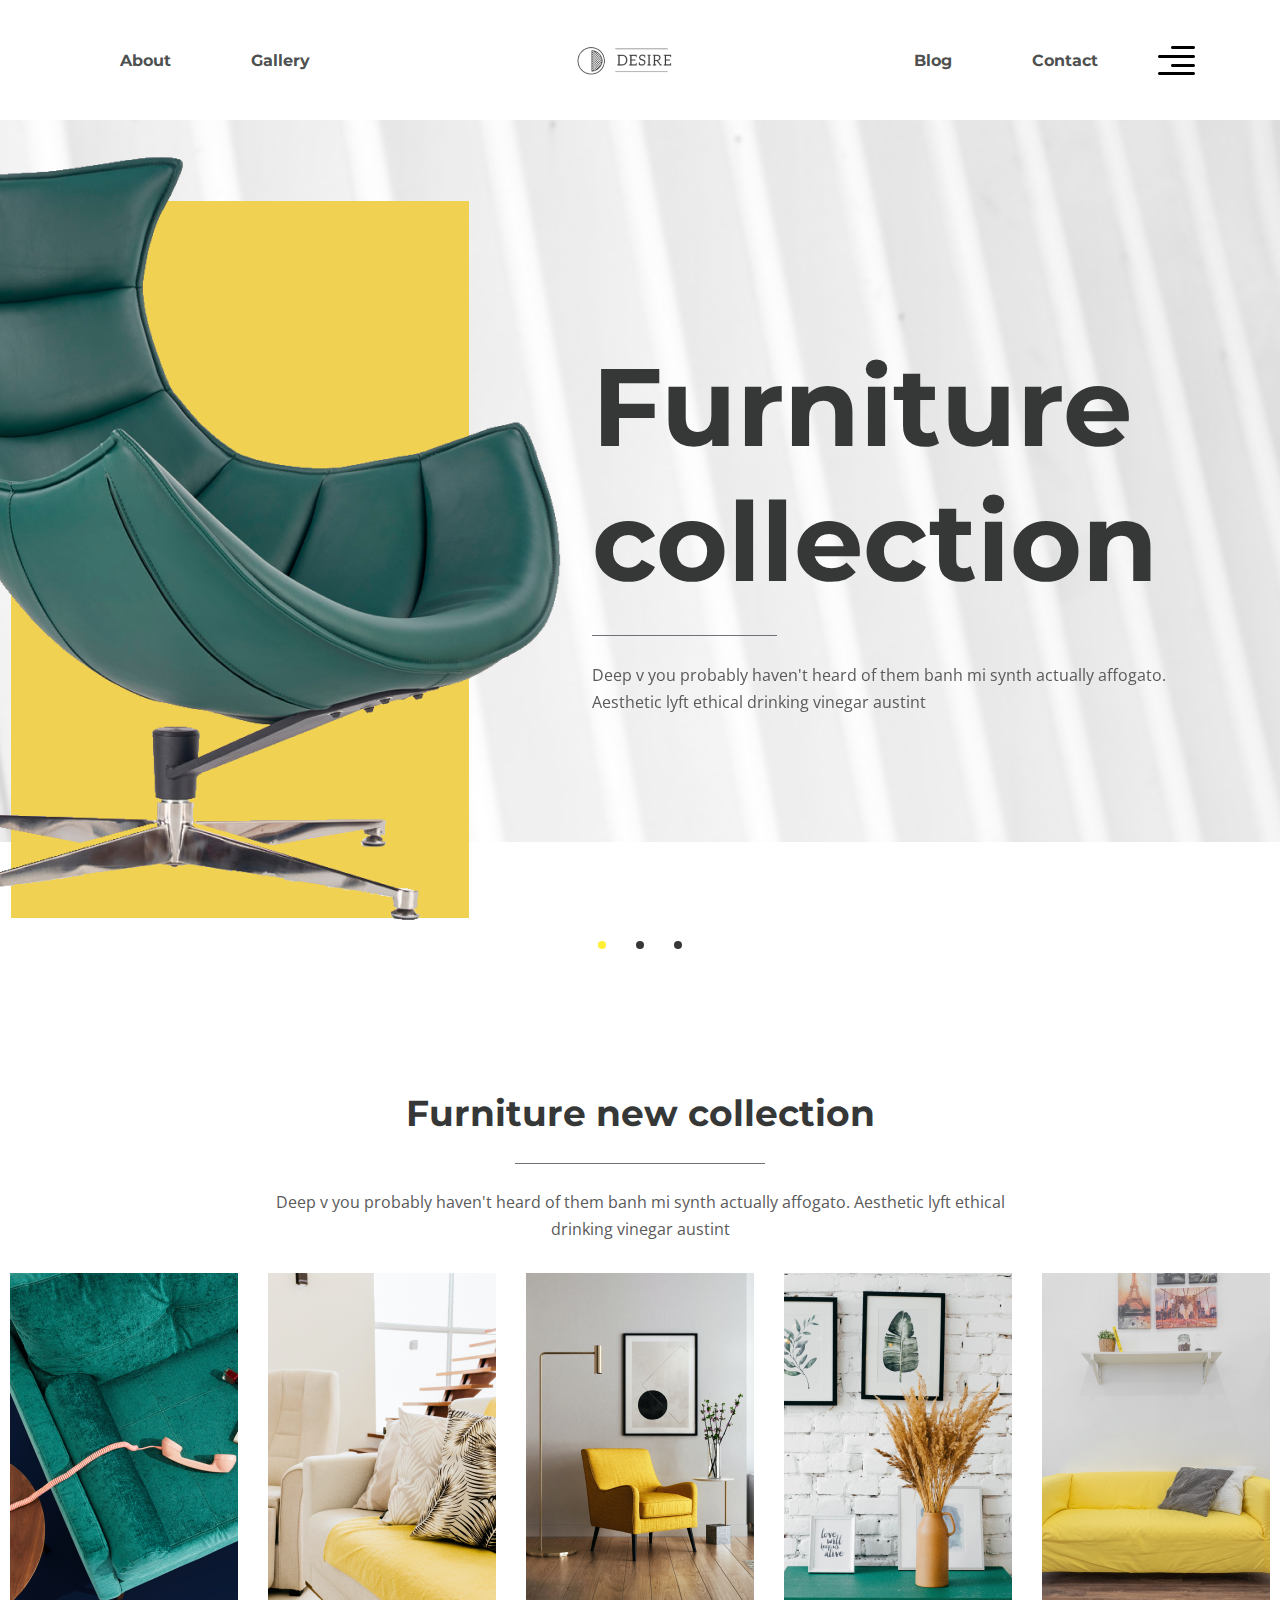
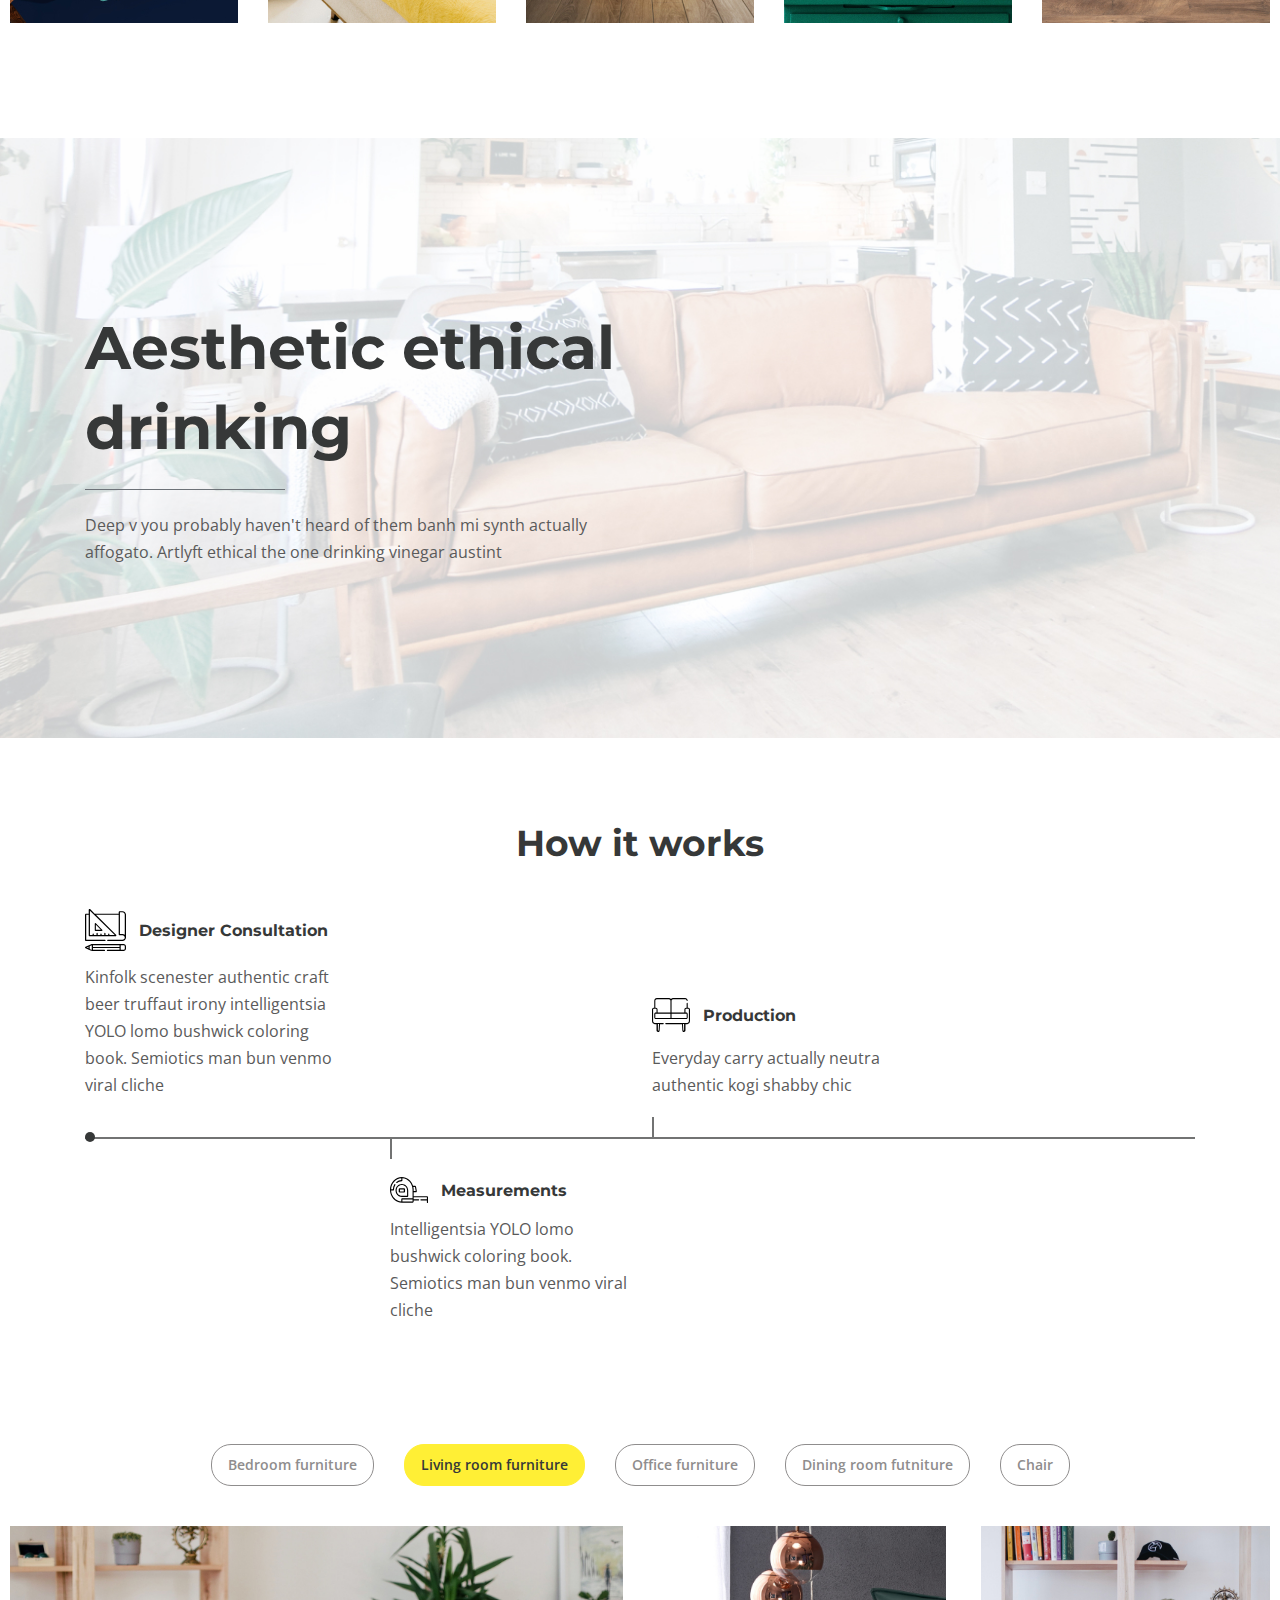
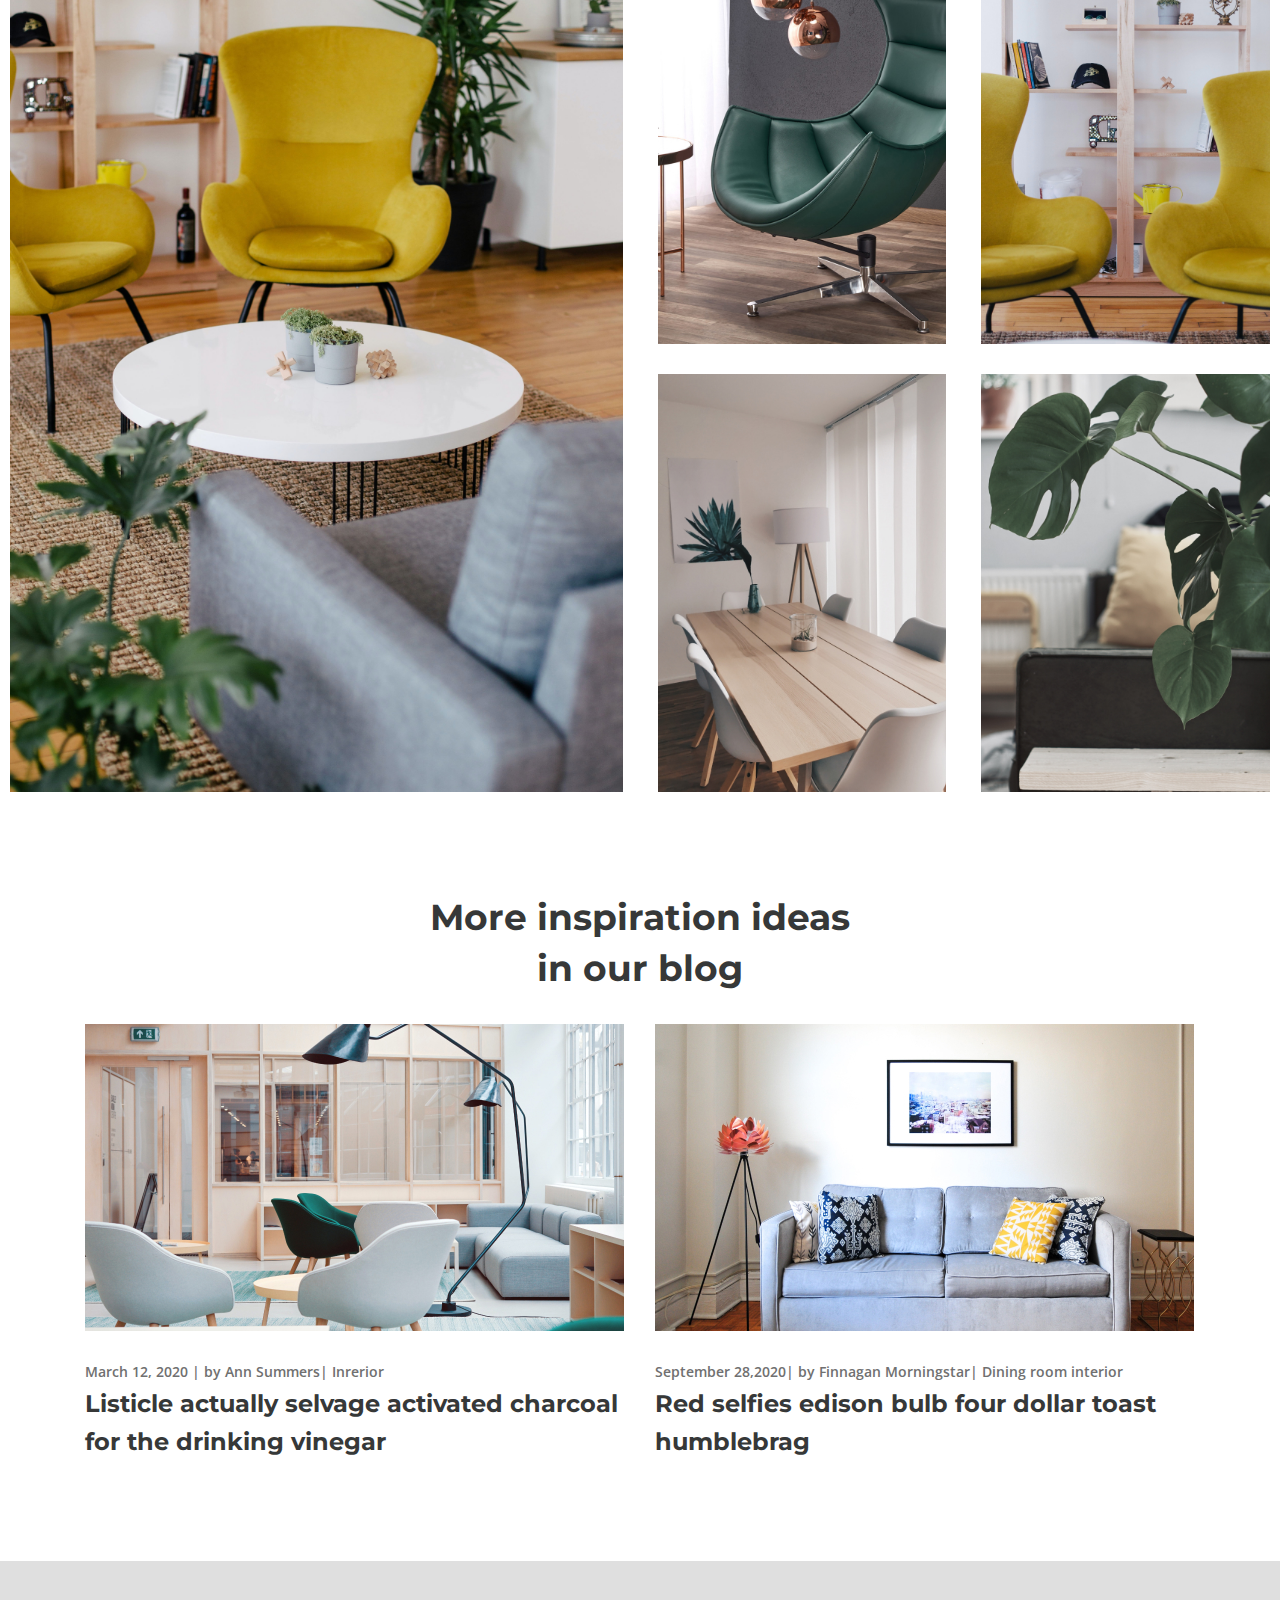
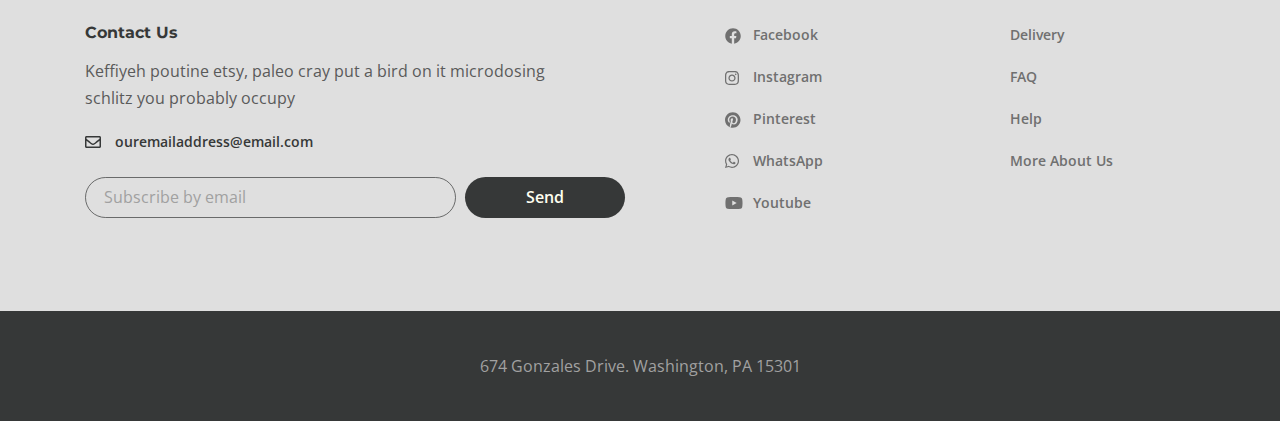
==== commit 0910d30a: "About" ====
--- a/src/index.html
+++ b/src/index.html
@@ -269,7 +269,7 @@
                 <img src="images/gallery/5.jpg" alt="images">
               </a>
             </div>
-            
+
             <div class="gallery__items mix office">
               <a class="gallery__item" href="#">
                 <img src="images/gallery/1.jpg" alt="images">
@@ -287,7 +287,7 @@
                 <img src="images/gallery/5.jpg" alt="images">
               </a>
             </div>
-            
+
             <div class="gallery__items mix dining">
               <a class="gallery__item" href="#">
                 <img src="images/gallery/1.jpg" alt="images">
@@ -305,7 +305,7 @@
                 <img src="images/gallery/5.jpg" alt="images">
               </a>
             </div>
-            
+
             <div class="gallery__items mix chair">
               <a class="gallery__item" href="#">
                 <img src="images/gallery/1.jpg" alt="images">
@@ -323,10 +323,50 @@
                 <img src="images/gallery/5.jpg" alt="images">
               </a>
             </div>
-            
+
           </div>
         </div>
       </div>
+
+      <section class="blog-box">
+        <div class="container">
+          <h3 class="blog-box__title">
+            More inspiration ideas in our blog
+          </h3>
+          <div class="blog-box__items">
+            <div class="blog-box__item">
+              <a class="blog-box__img-link" href="#">
+                <img class="blog-box__img" src="images/blog/1.jpg" alt="blog image">
+              </a>
+              <div class="blog-box__links">
+                <span class="blog-box__date">March 12, 2020 </span>|
+                <a class="blog-box__author" href="#">by Ann Summers</a>|
+                <a class="blog-box__theme" href="#">Inrerior </a>
+              </div>
+              <a class="blog-box__item-titlelink" href="#">
+                <h4 class="blog-box__item-title">
+                  Listicle actually selvage activated charcoal for the drinking vinegar
+                </h4>
+              </a>
+            </div>
+            <div class="blog-box__item">
+              <a class="blog-box__img-link" href="#">
+                <img class="blog-box__img" src="images/blog/2.jpg" alt="blog image">
+              </a>
+              <div class="blog-box__links">
+                <span class="blog-box__date">September 28,2020</span>| 
+                <a class="blog-box__author" href="#">by Finnagan Morningstar</a>| 
+                <a class="blog-box__theme" href="#">Dining room interior</a>
+              </div>
+              <a class="blog-box__item-titlelink" href="#">
+                <h4 class="blog-box__item-title">
+                  Red selfies edison bulb four dollar toast humblebrag
+                </h4>
+              </a>
+            </div>
+          </div>
+        </div>
+      </section>
 
     </main>
 
--- a/src/css/style.min.css
+++ b/src/css/style.min.css
@@ -1 +1 @@
-.works-path__item-title,.works-path__title,.decor_title,.collection__info-title,.new-collection__title,.top__slider-title,.rightside-menu__title,.footer__info-title,.menu__list-link{font-family:"Montserrat",sans-serif;font-weight:700}html{-webkit-box-sizing:border-box;box-sizing:border-box}*,*::after,*::before{-webkit-box-sizing:inherit;box-sizing:inherit}ul[class],ol[class]{padding:0}body,h1,h2,h3,h4,h5,h6,p,ul,ol,li,figure,figcaption,blockquote,dl,dd{margin:0;font-size:inherit}ul[class]{list-style:none}img{max-width:100%;display:block}input,button,textarea,select{font:inherit}a{text-decoration:none}.slick-slider{position:relative;display:block;-webkit-box-sizing:border-box;box-sizing:border-box;-webkit-touch-callout:none;-webkit-user-select:none;-moz-user-select:none;-ms-user-select:none;user-select:none;-ms-touch-action:pan-y;touch-action:pan-y;-webkit-tap-highlight-color:rgba(0,0,0,0)}.slick-list{position:relative;overflow:hidden;display:block;margin:0;padding:0}.slick-list:focus{outline:none}.slick-list.dragging{cursor:pointer;cursor:hand}.slick-slider .slick-track,.slick-slider .slick-list{-webkit-transform:translate3d(0, 0, 0);-ms-transform:translate3d(0, 0, 0);transform:translate3d(0, 0, 0)}.slick-track{position:relative;left:0;top:0;display:block;margin-left:auto;margin-right:auto}.slick-track:before,.slick-track:after{content:"";display:table}.slick-track:after{clear:both}.slick-loading .slick-track{visibility:hidden}.slick-slide{float:left;height:100%;min-height:1px;display:none}[dir=rtl] .slick-slide{float:right}.slick-slide img{display:block}.slick-slide.slick-loading img{display:none}.slick-slide.dragging img{pointer-events:none}.slick-initialized .slick-slide{display:block}.slick-loading .slick-slide{visibility:hidden}.slick-vertical .slick-slide{display:block;height:auto;border:1px solid rgba(0,0,0,0)}.slick-arrow.slick-hidden{display:none}html,body{height:100%}body{font-family:"Open Sans",sans-serif;font-size:16px;font-weight:400;line-height:27px;color:#5a5a5a;overflow-x:hidden}.wrapper{display:-webkit-box;display:-ms-flexbox;display:flex;-webkit-box-orient:vertical;-webkit-box-direction:normal;-ms-flex-direction:column;flex-direction:column;min-height:100%}.main{-webkit-box-flex:1;-ms-flex:1 0 auto;flex:1 0 auto}.footer{-webkit-box-flex:0;-ms-flex:0 0 auto;flex:0 0 auto}.container{max-width:1140px;margin:0 auto;padding:0 15px}.container-fluid{max-width:1920px;padding:10px;margin:0 auto}.slick-dots{display:-webkit-box;display:-ms-flexbox;display:flex;-webkit-box-pack:center;-ms-flex-pack:center;justify-content:center;-webkit-box-align:center;-ms-flex-align:center;align-items:center}.slick-dots li{margin:0 15px}.slick-dots button{background-color:#363838;border:none;border-radius:50%;width:8px;height:8px;padding:0;font-size:0}li.slick-active button{background-color:#ffef35}.header__inner{display:-webkit-box;display:-ms-flexbox;display:flex;-webkit-box-pack:justify;-ms-flex-pack:justify;justify-content:space-between;-webkit-box-align:center;-ms-flex-align:center;align-items:center;height:120px}.header__btn{background-color:rgba(0,0,0,0);border:none;padding:0;cursor:pointer}.logo{margin:0 auto}.menu{padding-right:15px}.menu__list{display:-webkit-box;display:-ms-flexbox;display:flex}.menu__list-item{padding-right:45px;padding-left:35px}.menu__list-link{color:rgba(54,56,56,.9);line-height:22px}.footer__content{background-color:#dfdfdf;padding:60px 0 80px}.footer__inner{display:-webkit-box;display:-ms-flexbox;display:flex;-webkit-box-pack:justify;-ms-flex-pack:justify;justify-content:space-between}.footer__info{width:540px}.footer__info-title{color:#363838;margin-bottom:14px;line-height:23px}.footer__info-text{margin-bottom:16px;max-width:475px}.footer__info-email{font-weight:600;color:#363838;font-size:14px;margin-bottom:22px;padding-left:30px;display:inline-block;position:relative}.footer__info-email::before{content:"";background-image:url(../images/envelope.svg);left:0;top:8px;width:16px;height:12px;position:absolute}.footer__form{display:-webkit-box;display:-ms-flexbox;display:flex}.footer__form-input{padding:6px 10px 6px 18px;border-radius:21px;background-color:rgba(0,0,0,0);border:1px solid rgba(54,56,56,.7);width:100%}.footer__form-input::-webkit-input-placeholder{font-weight:400;font-size:16px;line-height:27px;font-family:"Open Sans",sans-serif;color:#a1a1a1}.footer__form-input::-moz-placeholder{font-weight:400;font-size:16px;line-height:27px;font-family:"Open Sans",sans-serif;color:#a1a1a1}.footer__form-input:-ms-input-placeholder{font-weight:400;font-size:16px;line-height:27px;font-family:"Open Sans",sans-serif;color:#a1a1a1}.footer__form-input::-ms-input-placeholder{font-weight:400;font-size:16px;line-height:27px;font-family:"Open Sans",sans-serif;color:#a1a1a1}.footer__form-input::placeholder{font-weight:400;font-size:16px;line-height:27px;font-family:"Open Sans",sans-serif;color:#a1a1a1}.footer__form-button{background-color:#363838;border:none;cursor:pointer;color:ivory;border-radius:21px;font-weight:600;padding:6px 12px;min-width:160px;margin-left:9px}.footer__social{width:125px;margin-right:auto;margin-left:100px}.footer__social-link{padding-left:28px;position:relative}.footer__social-link::before{content:"";position:absolute;left:0;top:3px;width:16px;height:16px}.footer__social-link--facebook::before{background-image:url(../images/facebook.svg)}.footer__social-link--instagram::before{background-image:url(../images/instagram.svg);width:14px;height:14px;top:4px}.footer__social-link--pinterest::before{background-image:url(../images/pinterest.svg)}.footer__social-link--whatsapp::before{background-image:url(../images/whatsapp.svg);width:14px;height:14px}.footer__social-link--youtube::before{background-image:url(../images/youtube.svg);width:18px;height:12px;top:4px}.footer__social-item,.footer__menu-item{margin-bottom:15px;font-weight:600;font-size:14px}.footer__social-link,.footer__menu-link{color:#707070}.footer__menu{margin-right:60px;width:125px}.footer__copyright{background-color:#363838;color:#a1a1a1;text-align:center;padding:42px 0 41px}.rightside-menu{position:absolute;overflow:auto;z-index:100;right:0;top:0;bottom:0;max-width:694px;width:100%;background-color:#fff;padding-top:40px;-webkit-box-shadow:-2px 3px 17px 0px #000;box-shadow:-2px 3px 17px 0px #000;-webkit-transition:all .5s;-o-transition:all .5s;transition:all .5s}.rightside-menu.rightside-menu--close{-webkit-transform:translateX(500%);-ms-transform:translateX(500%);transform:translateX(500%)}.rightside-menu__close{background-color:rgba(0,0,0,0);border:none;padding:0;cursor:pointer;margin-left:50px;margin-bottom:60px}.rightside-menu__content{text-align:center;max-width:485px;margin:0 auto}.rightside-menu__logo{margin-bottom:40px;display:inline-block}.rightside-menu__title{color:#363838;font-size:36px;line-height:51px;position:relative;margin-bottom:17px;padding-bottom:17px}.rightside-menu__title::after{content:"";position:absolute;max-width:252px;bottom:0;right:0;left:0;height:1px;margin:0 auto;background-color:#6d7278}.rightside-menu__text{margin-bottom:75px}.rightside-menu__images{max-width:485px;margin-bottom:40px}.top__inner{padding-bottom:70px;position:relative}.top__inner::after{content:"";position:absolute;background-image:url("../images/slider-bg.jpg");width:100%;height:722px;top:0;z-index:-1}.top__slider-item{display:-webkit-box !important;display:-ms-flexbox !important;display:flex !important;-webkit-box-pack:center;-ms-flex-pack:center;justify-content:center;-webkit-box-align:center;-ms-flex-align:center;align-items:center}.top__slider-info{max-width:645px;margin-left:25px}.top__slider-title{color:#363838;font-size:110px;line-height:135px;padding-bottom:26px;margin-bottom:26px;position:relative}.top__slider-title::after{content:"";position:absolute;left:0;bottom:0;width:185px;height:1px;background-color:#6d7278}.top__slider-text{max-width:585px}.top__slider-img{margin-left:-14%;max-width:703px;height:815px;-o-object-fit:cover;object-fit:cover}.new-collection{text-align:center;padding:46px 0 105px}.new-collection__title{color:#363838;font-size:36px;line-height:51px;padding-bottom:25px;margin-bottom:25px;position:relative}.new-collection__title::after{content:"";position:absolute;bottom:0;left:0;right:0;width:250px;height:1px;margin:0 auto;background-color:#6d7278}.new-collection__text{max-width:730px;margin:0 auto 30px}.collection{display:-ms-grid;display:grid;-ms-grid-columns:(1fr)[5];grid-template-columns:repeat(5, 1fr);grid-gap:30px}.collection__item{position:relative}.collection__item:hover .collection__info{opacity:1}.collection__images{min-height:350px;-o-object-fit:cover;object-fit:cover}.collection__info{position:absolute;top:0;left:0;right:0;bottom:0;background-color:rgba(255,255,255,.7);padding:10px;display:-webkit-box;display:-ms-flexbox;display:flex;-webkit-box-orient:vertical;-webkit-box-direction:normal;-ms-flex-direction:column;flex-direction:column;-webkit-box-align:center;-ms-flex-align:center;align-items:center;-webkit-box-pack:center;-ms-flex-pack:center;justify-content:center;opacity:0;-webkit-transition:all .5s;-o-transition:all .5s;transition:all .5s}.collection__info-title{color:#363838;font-size:20px;line-height:24px;position:relative;padding-bottom:19px;margin-bottom:19px}.collection__info-title::after{content:"";bottom:0;position:absolute;height:1px;width:80%;background-color:#6d7278;right:0;left:0;margin:0 auto}.collection__info-text{font-size:14px;line-height:28px;font-weight:600;color:#707070}.decor{padding:170px 0 155px;background-image:url("../images/decor-bg.jpg");background-size:cover;background-repeat:no-repeat;min-height:600px}.decor_title{font-size:60px;line-height:80px;color:#363838;max-width:730px;padding-bottom:22px;margin-bottom:22px;position:relative}.decor_title::after{position:absolute;content:"";left:0;bottom:0;width:200px;height:1px;background-color:#6d7278}.decor__text{max-width:540px}.works-path{padding:80px 0 30px}.works-path__title{text-align:center;color:#363838;margin-bottom:40px;font-size:36px;line-height:51px}.works-path__item-box{display:-webkit-box;display:-ms-flexbox;display:flex;border-bottom:2px solid rgba(54,56,56,.7);position:relative;-webkit-box-align:end;-ms-flex-align:end;align-items:flex-end}.works-path__item-box::before{content:"";position:absolute;left:0;bottom:-5px;border-radius:50%;height:10px;width:10px;background-color:#363838}.works-path__item{width:250px;display:-webkit-box;display:-ms-flexbox;display:flex;-ms-flex-wrap:wrap;flex-wrap:wrap;-webkit-box-align:center;-ms-flex-align:center;align-items:center;position:relative;height:100%}.works-path__item--production{margin-left:317px}.works-path__item--production::after{content:"";position:absolute;left:0;bottom:0;height:20px;width:2px;background:rgba(54,56,56,.7)}.works-path__item--consultation,.works-path__item--production{padding-bottom:38px}.works-path__item--measuring{padding-top:38px;margin-left:305px}.works-path__item--measuring::before{content:"";position:absolute;top:0;left:0;width:2px;height:20px;background:rgba(54,56,56,.7)}.works-path__item-title{color:#363838;font-size:16px;line-height:23px;margin-left:13px}.works-path__item-text{font-size:16px;line-height:27px;color:#5a5a5a;margin-top:13px}.gallery{padding:80px 0 90px}.gallery__buttons{text-align:center;margin-bottom:40px}.gallery__btn{margin:0 13px;background-color:rgba(0,0,0,0);font-size:14px;line-height:28px;color:#8f8d8d;border:1px solid #8f8d8d;border-radius:20px;padding:6px 16px;font-weight:600;cursor:pointer}.gallery .mixitup-control-active{background-color:#ffef35;color:#363838;border:1px solid #ffef35}.gallery__items{display:-ms-grid;display:grid;-ms-grid-columns:(1fr)[4];grid-template-columns:repeat(4, 1fr);-ms-grid-rows:(1fr)[2];grid-template-rows:repeat(2, 1fr);grid-gap:30px 35px}.gallery__item:first-child{-ms-grid-column-span:2;grid-column:span 2;-ms-grid-row-span:2;grid-row:span 2}.gallery__item img{-o-object-fit:cover;object-fit:cover;width:100%;height:100%;max-height:1150px}+.about__title,.about__prev-title,.blog-box__item-title,.blog-box__title,.works-path__item-title,.works-path__title,.decor_title,.collection__info-title,.new-collection__title,.top__slider-title,.rightside-menu__title,.footer__info-title,.menu__list-link{font-family:"Montserrat",sans-serif;font-weight:700}html{-webkit-box-sizing:border-box;box-sizing:border-box}*,*::after,*::before{-webkit-box-sizing:inherit;box-sizing:inherit}ul[class],ol[class]{padding:0}body,h1,h2,h3,h4,h5,h6,p,ul,ol,li,figure,figcaption,blockquote,dl,dd{margin:0;font-size:inherit}ul[class]{list-style:none}img{max-width:100%;display:block}input,button,textarea,select{font:inherit}a{text-decoration:none}.slick-slider{position:relative;display:block;-webkit-box-sizing:border-box;box-sizing:border-box;-webkit-touch-callout:none;-webkit-user-select:none;-moz-user-select:none;-ms-user-select:none;user-select:none;-ms-touch-action:pan-y;touch-action:pan-y;-webkit-tap-highlight-color:rgba(0,0,0,0)}.slick-list{position:relative;overflow:hidden;display:block;margin:0;padding:0}.slick-list:focus{outline:none}.slick-list.dragging{cursor:pointer;cursor:hand}.slick-slider .slick-track,.slick-slider .slick-list{-webkit-transform:translate3d(0, 0, 0);-ms-transform:translate3d(0, 0, 0);transform:translate3d(0, 0, 0)}.slick-track{position:relative;left:0;top:0;display:block;margin-left:auto;margin-right:auto}.slick-track:before,.slick-track:after{content:"";display:table}.slick-track:after{clear:both}.slick-loading .slick-track{visibility:hidden}.slick-slide{float:left;height:100%;min-height:1px;display:none}[dir=rtl] .slick-slide{float:right}.slick-slide img{display:block}.slick-slide.slick-loading img{display:none}.slick-slide.dragging img{pointer-events:none}.slick-initialized .slick-slide{display:block}.slick-loading .slick-slide{visibility:hidden}.slick-vertical .slick-slide{display:block;height:auto;border:1px solid rgba(0,0,0,0)}.slick-arrow.slick-hidden{display:none}body.compensate-for-scrollbar{overflow:hidden}.fancybox-active{height:auto}.fancybox-is-hidden{left:-9999px;margin:0;position:absolute !important;top:-9999px;visibility:hidden}.fancybox-container{-webkit-backface-visibility:hidden;height:100%;left:0;outline:none;position:fixed;-webkit-tap-highlight-color:transparent;top:0;-ms-touch-action:manipulation;touch-action:manipulation;-webkit-transform:translateZ(0);transform:translateZ(0);width:100%;z-index:99992}.fancybox-container *{-webkit-box-sizing:border-box;box-sizing:border-box}.fancybox-outer,.fancybox-inner,.fancybox-bg,.fancybox-stage{bottom:0;left:0;position:absolute;right:0;top:0}.fancybox-outer{-webkit-overflow-scrolling:touch;overflow-y:auto}.fancybox-bg{background:rgb(30, 30, 30);opacity:0;-webkit-transition-duration:inherit;-o-transition-duration:inherit;transition-duration:inherit;-webkit-transition-property:opacity;-o-transition-property:opacity;transition-property:opacity;-webkit-transition-timing-function:cubic-bezier(0.47, 0, 0.74, 0.71);-o-transition-timing-function:cubic-bezier(0.47, 0, 0.74, 0.71);transition-timing-function:cubic-bezier(0.47, 0, 0.74, 0.71)}.fancybox-is-open .fancybox-bg{opacity:.9;-webkit-transition-timing-function:cubic-bezier(0.22, 0.61, 0.36, 1);-o-transition-timing-function:cubic-bezier(0.22, 0.61, 0.36, 1);transition-timing-function:cubic-bezier(0.22, 0.61, 0.36, 1)}.fancybox-infobar,.fancybox-toolbar,.fancybox-caption,.fancybox-navigation .fancybox-button{direction:ltr;opacity:0;position:absolute;-webkit-transition:opacity .25s ease,visibility 0s ease .25s;-o-transition:opacity .25s ease,visibility 0s ease .25s;transition:opacity .25s ease,visibility 0s ease .25s;visibility:hidden;z-index:99997}.fancybox-show-infobar .fancybox-infobar,.fancybox-show-toolbar .fancybox-toolbar,.fancybox-show-caption .fancybox-caption,.fancybox-show-nav .fancybox-navigation .fancybox-button{opacity:1;-webkit-transition:opacity .25s ease 0s,visibility 0s ease 0s;-o-transition:opacity .25s ease 0s,visibility 0s ease 0s;transition:opacity .25s ease 0s,visibility 0s ease 0s;visibility:visible}.fancybox-infobar{color:#ccc;font-size:13px;-webkit-font-smoothing:subpixel-antialiased;height:44px;left:0;line-height:44px;min-width:44px;mix-blend-mode:difference;padding:0 10px;pointer-events:none;top:0;-webkit-touch-callout:none;-webkit-user-select:none;-moz-user-select:none;-ms-user-select:none;user-select:none}.fancybox-toolbar{right:0;top:0}.fancybox-stage{direction:ltr;overflow:visible;-webkit-transform:translateZ(0);transform:translateZ(0);z-index:99994}.fancybox-is-open .fancybox-stage{overflow:hidden}.fancybox-slide{-webkit-backface-visibility:hidden;display:none;height:100%;left:0;outline:none;overflow:auto;-webkit-overflow-scrolling:touch;padding:44px;position:absolute;text-align:center;top:0;-webkit-transition-property:opacity,-webkit-transform;transition-property:opacity,-webkit-transform;-o-transition-property:transform,opacity;transition-property:transform,opacity;transition-property:transform,opacity,-webkit-transform;white-space:normal;width:100%;z-index:99994}.fancybox-slide::before{content:"";display:inline-block;font-size:0;height:100%;vertical-align:middle;width:0}.fancybox-is-sliding .fancybox-slide,.fancybox-slide--previous,.fancybox-slide--current,.fancybox-slide--next{display:block}.fancybox-slide--image{overflow:hidden;padding:44px 0}.fancybox-slide--image::before{display:none}.fancybox-slide--html{padding:6px}.fancybox-content{background:#fff;display:inline-block;margin:0;max-width:100%;overflow:auto;-webkit-overflow-scrolling:touch;padding:44px;position:relative;text-align:left;vertical-align:middle}.fancybox-slide--image .fancybox-content{-webkit-animation-timing-function:cubic-bezier(0.5, 0, 0.14, 1);animation-timing-function:cubic-bezier(0.5, 0, 0.14, 1);-webkit-backface-visibility:hidden;background:transparent;background-repeat:no-repeat;background-size:100% 100%;left:0;max-width:none;overflow:visible;padding:0;position:absolute;top:0;-ms-transform-origin:top left;-webkit-transform-origin:top left;transform-origin:top left;-webkit-transition-property:opacity,-webkit-transform;transition-property:opacity,-webkit-transform;-o-transition-property:transform,opacity;transition-property:transform,opacity;transition-property:transform,opacity,-webkit-transform;-webkit-user-select:none;-moz-user-select:none;-ms-user-select:none;user-select:none;z-index:99995}.fancybox-can-zoomOut .fancybox-content{cursor:-webkit-zoom-out;cursor:zoom-out}.fancybox-can-zoomIn .fancybox-content{cursor:-webkit-zoom-in;cursor:zoom-in}.fancybox-can-swipe .fancybox-content,.fancybox-can-pan .fancybox-content{cursor:-webkit-grab;cursor:grab}.fancybox-is-grabbing .fancybox-content{cursor:-webkit-grabbing;cursor:grabbing}.fancybox-container [data-selectable=true]{cursor:text}.fancybox-image,.fancybox-spaceball{background:transparent;border:0;height:100%;left:0;margin:0;max-height:none;max-width:none;padding:0;position:absolute;top:0;-webkit-user-select:none;-moz-user-select:none;-ms-user-select:none;user-select:none;width:100%}.fancybox-spaceball{z-index:1}.fancybox-slide--video .fancybox-content,.fancybox-slide--map .fancybox-content,.fancybox-slide--pdf .fancybox-content,.fancybox-slide--iframe .fancybox-content{height:100%;overflow:visible;padding:0;width:100%}.fancybox-slide--video .fancybox-content{background:#000}.fancybox-slide--map .fancybox-content{background:#e5e3df}.fancybox-slide--iframe .fancybox-content{background:#fff}.fancybox-video,.fancybox-iframe{background:transparent;border:0;display:block;height:100%;margin:0;overflow:hidden;padding:0;width:100%}.fancybox-iframe{left:0;position:absolute;top:0}.fancybox-error{background:#fff;cursor:default;max-width:400px;padding:40px;width:100%}.fancybox-error p{color:#444;font-size:16px;line-height:20px;margin:0;padding:0}.fancybox-button{background:rgba(30, 30, 30, 0.6);border:0;border-radius:0;-webkit-box-shadow:none;box-shadow:none;cursor:pointer;display:inline-block;height:44px;margin:0;padding:10px;position:relative;-webkit-transition:color .2s;-o-transition:color .2s;transition:color .2s;vertical-align:top;visibility:inherit;width:44px}.fancybox-button,.fancybox-button:visited,.fancybox-button:link{color:#ccc}.fancybox-button:hover{color:#fff}.fancybox-button:focus{outline:none}.fancybox-button.fancybox-focus{outline:1px dotted}.fancybox-button[disabled],.fancybox-button[disabled]:hover{color:#888;cursor:default;outline:none}.fancybox-button div{height:100%}.fancybox-button svg{display:block;height:100%;overflow:visible;position:relative;width:100%}.fancybox-button svg path{fill:currentColor;stroke-width:0}.fancybox-button--play svg:nth-child(2),.fancybox-button--fsenter svg:nth-child(2){display:none}.fancybox-button--pause svg:nth-child(1),.fancybox-button--fsexit svg:nth-child(1){display:none}.fancybox-progress{background:#ff5268;height:2px;left:0;position:absolute;right:0;top:0;-ms-transform:scaleX(0);-webkit-transform:scaleX(0);transform:scaleX(0);-ms-transform-origin:0;-webkit-transform-origin:0;transform-origin:0;-webkit-transition-property:-webkit-transform;transition-property:-webkit-transform;-o-transition-property:transform;transition-property:transform;transition-property:transform, -webkit-transform;-webkit-transition-timing-function:linear;-o-transition-timing-function:linear;transition-timing-function:linear;z-index:99998}.fancybox-close-small{background:transparent;border:0;border-radius:0;color:#ccc;cursor:pointer;opacity:.8;padding:8px;position:absolute;right:-12px;top:-44px;z-index:401}.fancybox-close-small:hover{color:#fff;opacity:1}.fancybox-slide--html .fancybox-close-small{color:currentColor;padding:10px;right:0;top:0}.fancybox-slide--image.fancybox-is-scaling .fancybox-content{overflow:hidden}.fancybox-is-scaling .fancybox-close-small,.fancybox-is-zoomable.fancybox-can-pan .fancybox-close-small{display:none}.fancybox-navigation .fancybox-button{background-clip:content-box;height:100px;opacity:0;position:absolute;top:calc(50% - 50px);width:70px}.fancybox-navigation .fancybox-button div{padding:7px}.fancybox-navigation .fancybox-button--arrow_left{left:0;left:env(safe-area-inset-left);padding:31px 26px 31px 6px}.fancybox-navigation .fancybox-button--arrow_right{padding:31px 6px 31px 26px;right:0;right:env(safe-area-inset-right)}.fancybox-caption{background:-webkit-gradient(linear, left bottom, left top, from(rgba(0, 0, 0, 0.85)), color-stop(50%, rgba(0, 0, 0, 0.3)), color-stop(65%, rgba(0, 0, 0, 0.15)), color-stop(75.5%, rgba(0, 0, 0, 0.075)), color-stop(82.85%, rgba(0, 0, 0, 0.037)), color-stop(88%, rgba(0, 0, 0, 0.019)), to(rgba(0, 0, 0, 0)));background:-o-linear-gradient(bottom, rgba(0, 0, 0, 0.85) 0%, rgba(0, 0, 0, 0.3) 50%, rgba(0, 0, 0, 0.15) 65%, rgba(0, 0, 0, 0.075) 75.5%, rgba(0, 0, 0, 0.037) 82.85%, rgba(0, 0, 0, 0.019) 88%, rgba(0, 0, 0, 0) 100%);background:linear-gradient(to top, rgba(0, 0, 0, 0.85) 0%, rgba(0, 0, 0, 0.3) 50%, rgba(0, 0, 0, 0.15) 65%, rgba(0, 0, 0, 0.075) 75.5%, rgba(0, 0, 0, 0.037) 82.85%, rgba(0, 0, 0, 0.019) 88%, rgba(0, 0, 0, 0) 100%);bottom:0;color:#eee;font-size:14px;font-weight:400;left:0;line-height:1.5;padding:75px 44px 25px 44px;pointer-events:none;right:0;text-align:center;z-index:99996}@supports(padding: max(0px)){.fancybox-caption{padding:75px max(44px,env(safe-area-inset-right)) max(25px,env(safe-area-inset-bottom)) max(44px,env(safe-area-inset-left))}}.fancybox-caption--separate{margin-top:-50px}.fancybox-caption__body{max-height:50vh;overflow:auto;pointer-events:all}.fancybox-caption a,.fancybox-caption a:link,.fancybox-caption a:visited{color:#ccc;text-decoration:none}.fancybox-caption a:hover{color:#fff;text-decoration:underline}.fancybox-loading{-webkit-animation:fancybox-rotate 1s linear infinite;animation:fancybox-rotate 1s linear infinite;background:transparent;border:4px solid #888;border-bottom-color:#fff;border-radius:50%;height:50px;left:50%;margin:-25px 0 0 -25px;opacity:.7;padding:0;position:absolute;top:50%;width:50px;z-index:99999}@-webkit-keyframes fancybox-rotate{100%{-webkit-transform:rotate(360deg);transform:rotate(360deg)}}@keyframes fancybox-rotate{100%{-webkit-transform:rotate(360deg);transform:rotate(360deg)}}.fancybox-animated{-webkit-transition-timing-function:cubic-bezier(0, 0, 0.25, 1);-o-transition-timing-function:cubic-bezier(0, 0, 0.25, 1);transition-timing-function:cubic-bezier(0, 0, 0.25, 1)}.fancybox-fx-slide.fancybox-slide--previous{opacity:0;-webkit-transform:translate3d(-100%, 0, 0);transform:translate3d(-100%, 0, 0)}.fancybox-fx-slide.fancybox-slide--next{opacity:0;-webkit-transform:translate3d(100%, 0, 0);transform:translate3d(100%, 0, 0)}.fancybox-fx-slide.fancybox-slide--current{opacity:1;-webkit-transform:translate3d(0, 0, 0);transform:translate3d(0, 0, 0)}.fancybox-fx-fade.fancybox-slide--previous,.fancybox-fx-fade.fancybox-slide--next{opacity:0;-webkit-transition-timing-function:cubic-bezier(0.19, 1, 0.22, 1);-o-transition-timing-function:cubic-bezier(0.19, 1, 0.22, 1);transition-timing-function:cubic-bezier(0.19, 1, 0.22, 1)}.fancybox-fx-fade.fancybox-slide--current{opacity:1}.fancybox-fx-zoom-in-out.fancybox-slide--previous{opacity:0;-webkit-transform:scale3d(1.5, 1.5, 1.5);transform:scale3d(1.5, 1.5, 1.5)}.fancybox-fx-zoom-in-out.fancybox-slide--next{opacity:0;-webkit-transform:scale3d(0.5, 0.5, 0.5);transform:scale3d(0.5, 0.5, 0.5)}.fancybox-fx-zoom-in-out.fancybox-slide--current{opacity:1;-webkit-transform:scale3d(1, 1, 1);transform:scale3d(1, 1, 1)}.fancybox-fx-rotate.fancybox-slide--previous{opacity:0;-ms-transform:rotate(-360deg);-webkit-transform:rotate(-360deg);transform:rotate(-360deg)}.fancybox-fx-rotate.fancybox-slide--next{opacity:0;-ms-transform:rotate(360deg);-webkit-transform:rotate(360deg);transform:rotate(360deg)}.fancybox-fx-rotate.fancybox-slide--current{opacity:1;-ms-transform:rotate(0deg);-webkit-transform:rotate(0deg);transform:rotate(0deg)}.fancybox-fx-circular.fancybox-slide--previous{opacity:0;-webkit-transform:scale3d(0, 0, 0) translate3d(-100%, 0, 0);transform:scale3d(0, 0, 0) translate3d(-100%, 0, 0)}.fancybox-fx-circular.fancybox-slide--next{opacity:0;-webkit-transform:scale3d(0, 0, 0) translate3d(100%, 0, 0);transform:scale3d(0, 0, 0) translate3d(100%, 0, 0)}.fancybox-fx-circular.fancybox-slide--current{opacity:1;-webkit-transform:scale3d(1, 1, 1) translate3d(0, 0, 0);transform:scale3d(1, 1, 1) translate3d(0, 0, 0)}.fancybox-fx-tube.fancybox-slide--previous{-webkit-transform:translate3d(-100%, 0, 0) scale(0.1) skew(-10deg);transform:translate3d(-100%, 0, 0) scale(0.1) skew(-10deg)}.fancybox-fx-tube.fancybox-slide--next{-webkit-transform:translate3d(100%, 0, 0) scale(0.1) skew(10deg);transform:translate3d(100%, 0, 0) scale(0.1) skew(10deg)}.fancybox-fx-tube.fancybox-slide--current{-webkit-transform:translate3d(0, 0, 0) scale(1);transform:translate3d(0, 0, 0) scale(1)}@media all and (max-height: 576px){.fancybox-slide{padding-left:6px;padding-right:6px}.fancybox-slide--image{padding:6px 0}.fancybox-close-small{right:-6px}.fancybox-slide--image .fancybox-close-small{background:#4e4e4e;color:#f2f4f6;height:36px;opacity:1;padding:6px;right:0;top:0;width:36px}.fancybox-caption{padding-left:12px;padding-right:12px}@supports(padding: max(0px)){.fancybox-caption{padding-left:max(12px,env(safe-area-inset-left));padding-right:max(12px,env(safe-area-inset-right))}}}.fancybox-share{background:#f4f4f4;border-radius:3px;max-width:90%;padding:30px;text-align:center}.fancybox-share h1{color:#222;font-size:35px;font-weight:700;margin:0 0 20px 0}.fancybox-share p{margin:0;padding:0}.fancybox-share__button{border:0;border-radius:3px;display:inline-block;font-size:14px;font-weight:700;line-height:40px;margin:0 5px 10px 5px;min-width:130px;padding:0 15px;text-decoration:none;-webkit-transition:all .2s;-o-transition:all .2s;transition:all .2s;-webkit-user-select:none;-moz-user-select:none;-ms-user-select:none;user-select:none;white-space:nowrap}.fancybox-share__button:visited,.fancybox-share__button:link{color:#fff}.fancybox-share__button:hover{text-decoration:none}.fancybox-share__button--fb{background:#3b5998}.fancybox-share__button--fb:hover{background:#344e86}.fancybox-share__button--pt{background:#bd081d}.fancybox-share__button--pt:hover{background:#aa0719}.fancybox-share__button--tw{background:#1da1f2}.fancybox-share__button--tw:hover{background:#0d95e8}.fancybox-share__button svg{height:25px;margin-right:7px;position:relative;top:-1px;vertical-align:middle;width:25px}.fancybox-share__button svg path{fill:#fff}.fancybox-share__input{background:transparent;border:0;border-bottom:1px solid #d7d7d7;border-radius:0;color:#5d5b5b;font-size:14px;margin:10px 0 0 0;outline:none;padding:10px 15px;width:100%}.fancybox-thumbs{background:#ddd;bottom:0;display:none;margin:0;-webkit-overflow-scrolling:touch;-ms-overflow-style:-ms-autohiding-scrollbar;padding:2px 2px 4px 2px;position:absolute;right:0;-webkit-tap-highlight-color:rgba(0, 0, 0, 0);top:0;width:212px;z-index:99995}.fancybox-thumbs-x{overflow-x:auto;overflow-y:hidden}.fancybox-show-thumbs .fancybox-thumbs{display:block}.fancybox-show-thumbs .fancybox-inner{right:212px}.fancybox-thumbs__list{font-size:0;height:100%;list-style:none;margin:0;overflow-x:hidden;overflow-y:auto;padding:0;position:absolute;position:relative;white-space:nowrap;width:100%}.fancybox-thumbs-x .fancybox-thumbs__list{overflow:hidden}.fancybox-thumbs-y .fancybox-thumbs__list::-webkit-scrollbar{width:7px}.fancybox-thumbs-y .fancybox-thumbs__list::-webkit-scrollbar-track{background:#fff;border-radius:10px;-webkit-box-shadow:inset 0 0 6px rgba(0, 0, 0, 0.3);box-shadow:inset 0 0 6px rgba(0, 0, 0, 0.3)}.fancybox-thumbs-y .fancybox-thumbs__list::-webkit-scrollbar-thumb{background:#2a2a2a;border-radius:10px}.fancybox-thumbs__list a{-webkit-backface-visibility:hidden;backface-visibility:hidden;background-color:rgba(0, 0, 0, 0.1);background-position:center center;background-repeat:no-repeat;background-size:cover;cursor:pointer;float:left;height:75px;margin:2px;max-height:calc(100% - 8px);max-width:calc(50% - 4px);outline:none;overflow:hidden;padding:0;position:relative;-webkit-tap-highlight-color:transparent;width:100px}.fancybox-thumbs__list a::before{border:6px solid #ff5268;bottom:0;content:"";left:0;opacity:0;position:absolute;right:0;top:0;-webkit-transition:all .2s cubic-bezier(0.25, 0.46, 0.45, 0.94);-o-transition:all .2s cubic-bezier(0.25, 0.46, 0.45, 0.94);transition:all .2s cubic-bezier(0.25, 0.46, 0.45, 0.94);z-index:99991}.fancybox-thumbs__list a:focus::before{opacity:.5}.fancybox-thumbs__list a.fancybox-thumbs-active::before{opacity:1}@media all and (max-width: 576px){.fancybox-thumbs{width:110px}.fancybox-show-thumbs .fancybox-inner{right:110px}.fancybox-thumbs__list a{max-width:calc(100% - 10px)}}html,body{height:100%}body{font-family:"Open Sans",sans-serif;font-size:16px;font-weight:400;line-height:27px;color:#5a5a5a;overflow-x:hidden}.wrapper{display:-webkit-box;display:-ms-flexbox;display:flex;-webkit-box-orient:vertical;-webkit-box-direction:normal;-ms-flex-direction:column;flex-direction:column;min-height:100%}.main{-webkit-box-flex:1;-ms-flex:1 0 auto;flex:1 0 auto}.footer{-webkit-box-flex:0;-ms-flex:0 0 auto;flex:0 0 auto}.container{max-width:1140px;margin:0 auto;padding:0 15px}.container-fluid{max-width:1920px;padding:10px;margin:0 auto}.slick-dots{display:-webkit-box;display:-ms-flexbox;display:flex;-webkit-box-pack:center;-ms-flex-pack:center;justify-content:center;-webkit-box-align:center;-ms-flex-align:center;align-items:center}.slick-dots li{margin:0 15px}.slick-dots button{background-color:#363838;border:none;border-radius:50%;width:8px;height:8px;padding:0;font-size:0}li.slick-active button{background-color:#ffef35}.header__inner{display:-webkit-box;display:-ms-flexbox;display:flex;-webkit-box-pack:justify;-ms-flex-pack:justify;justify-content:space-between;-webkit-box-align:center;-ms-flex-align:center;align-items:center;height:120px}.header__btn{background-color:rgba(0,0,0,0);border:none;padding:0;cursor:pointer}.logo{margin:0 auto}.menu{padding-right:15px}.menu__list{display:-webkit-box;display:-ms-flexbox;display:flex}.menu__list-item{padding-right:45px;padding-left:35px}.menu__list-link{color:rgba(54,56,56,.9);line-height:22px}.menu__list-link--active{padding-bottom:4px;position:relative}.menu__list-link--active::after{content:"";position:absolute;bottom:0;left:0;right:0;height:2px;border-radius:1px;background-color:rgba(54,56,56,.7)}.footer__content{background-color:#dfdfdf;padding:60px 0 80px}.footer__inner{display:-webkit-box;display:-ms-flexbox;display:flex;-webkit-box-pack:justify;-ms-flex-pack:justify;justify-content:space-between}.footer__info{width:540px}.footer__info-title{color:#363838;margin-bottom:14px;line-height:23px}.footer__info-text{margin-bottom:16px;max-width:475px}.footer__info-email{font-weight:600;color:#363838;font-size:14px;margin-bottom:22px;padding-left:30px;display:inline-block;position:relative}.footer__info-email::before{content:"";background-image:url(../images/envelope.svg);left:0;top:8px;width:16px;height:12px;position:absolute}.footer__form{display:-webkit-box;display:-ms-flexbox;display:flex}.footer__form-input{padding:6px 10px 6px 18px;border-radius:21px;background-color:rgba(0,0,0,0);border:1px solid rgba(54,56,56,.7);width:100%}.footer__form-input::-webkit-input-placeholder{font-weight:400;font-size:16px;line-height:27px;font-family:"Open Sans",sans-serif;color:#a1a1a1}.footer__form-input::-moz-placeholder{font-weight:400;font-size:16px;line-height:27px;font-family:"Open Sans",sans-serif;color:#a1a1a1}.footer__form-input:-ms-input-placeholder{font-weight:400;font-size:16px;line-height:27px;font-family:"Open Sans",sans-serif;color:#a1a1a1}.footer__form-input::-ms-input-placeholder{font-weight:400;font-size:16px;line-height:27px;font-family:"Open Sans",sans-serif;color:#a1a1a1}.footer__form-input::placeholder{font-weight:400;font-size:16px;line-height:27px;font-family:"Open Sans",sans-serif;color:#a1a1a1}.footer__form-button{background-color:#363838;border:none;cursor:pointer;color:ivory;border-radius:21px;font-weight:600;padding:6px 12px;min-width:160px;margin-left:9px}.footer__social{width:125px;margin-right:auto;margin-left:100px}.footer__social-link{padding-left:28px;position:relative}.footer__social-link::before{content:"";position:absolute;left:0;top:3px;width:16px;height:16px}.footer__social-link--facebook::before{background-image:url(../images/facebook.svg)}.footer__social-link--instagram::before{background-image:url(../images/instagram.svg);width:14px;height:14px;top:4px}.footer__social-link--pinterest::before{background-image:url(../images/pinterest.svg)}.footer__social-link--whatsapp::before{background-image:url(../images/whatsapp.svg);width:14px;height:14px}.footer__social-link--youtube::before{background-image:url(../images/youtube.svg);width:18px;height:12px;top:4px}.footer__social-item,.footer__menu-item{margin-bottom:15px;font-weight:600;font-size:14px}.footer__social-link,.footer__menu-link{color:#707070}.footer__menu{margin-right:60px;width:125px}.footer__copyright{background-color:#363838;color:#a1a1a1;text-align:center;padding:42px 0 41px}.rightside-menu{position:absolute;overflow:auto;z-index:100;right:0;top:0;bottom:0;max-width:694px;width:100%;background-color:#fff;padding-top:40px;-webkit-box-shadow:-2px 3px 17px 0px #000;box-shadow:-2px 3px 17px 0px #000;-webkit-transition:all .5s;-o-transition:all .5s;transition:all .5s}.rightside-menu.rightside-menu--close{-webkit-transform:translateX(500%);-ms-transform:translateX(500%);transform:translateX(500%)}.rightside-menu__close{background-color:rgba(0,0,0,0);border:none;padding:0;cursor:pointer;margin-left:50px;margin-bottom:60px}.rightside-menu__content{text-align:center;max-width:485px;margin:0 auto}.rightside-menu__logo{margin-bottom:40px;display:inline-block}.rightside-menu__title{color:#363838;font-size:36px;line-height:51px;position:relative;margin-bottom:17px;padding-bottom:17px}.rightside-menu__title::after{content:"";position:absolute;max-width:252px;bottom:0;right:0;left:0;height:1px;margin:0 auto;background-color:#6d7278}.rightside-menu__text{margin-bottom:75px}.rightside-menu__images{max-width:485px;margin-bottom:40px}.breadcrumbs{background:rgba(223,223,223,.5);padding:12px 14px}.breadcrumbs__list{display:-webkit-box;display:-ms-flexbox;display:flex}.breadcrumbs__item::after{content:"/";margin-left:-4px;margin-right:4px}.breadcrumbs__item:last-child::after{display:none}.breadcrumbs__link{font-size:14px;color:#5a5a5a}.top__inner{padding-bottom:70px;position:relative}.top__inner::after{content:"";position:absolute;background-image:url("../images/slider-bg.jpg");width:100%;height:722px;top:0;z-index:-1}.top__slider-item{display:-webkit-box !important;display:-ms-flexbox !important;display:flex !important;-webkit-box-pack:center;-ms-flex-pack:center;justify-content:center;-webkit-box-align:center;-ms-flex-align:center;align-items:center}.top__slider-info{max-width:645px;margin-left:25px}.top__slider-title{color:#363838;font-size:110px;line-height:135px;padding-bottom:26px;margin-bottom:26px;position:relative}.top__slider-title::after{content:"";position:absolute;left:0;bottom:0;width:185px;height:1px;background-color:#6d7278}.top__slider-text{max-width:585px}.top__slider-img{margin-left:-14%;max-width:703px;height:815px;-o-object-fit:cover;object-fit:cover}.new-collection{text-align:center;padding:46px 0 105px}.new-collection__title{color:#363838;font-size:36px;line-height:51px;padding-bottom:25px;margin-bottom:25px;position:relative}.new-collection__title::after{content:"";position:absolute;bottom:0;left:0;right:0;width:250px;height:1px;margin:0 auto;background-color:#6d7278}.new-collection__text{max-width:730px;margin:0 auto 30px}.collection{display:-ms-grid;display:grid;-ms-grid-columns:(1fr)[5];grid-template-columns:repeat(5, 1fr);grid-gap:30px}.collection__item{position:relative}.collection__item:hover .collection__info{opacity:1}.collection__images{min-height:350px;-o-object-fit:cover;object-fit:cover}.collection__info{position:absolute;top:0;left:0;right:0;bottom:0;background-color:rgba(255,255,255,.7);padding:10px;display:-webkit-box;display:-ms-flexbox;display:flex;-webkit-box-orient:vertical;-webkit-box-direction:normal;-ms-flex-direction:column;flex-direction:column;-webkit-box-align:center;-ms-flex-align:center;align-items:center;-webkit-box-pack:center;-ms-flex-pack:center;justify-content:center;opacity:0;-webkit-transition:all .5s;-o-transition:all .5s;transition:all .5s}.collection__info-title{color:#363838;font-size:20px;line-height:24px;position:relative;padding-bottom:19px;margin-bottom:19px}.collection__info-title::after{content:"";bottom:0;position:absolute;height:1px;width:80%;background-color:#6d7278;right:0;left:0;margin:0 auto}.collection__info-text{font-size:14px;line-height:28px;font-weight:600;color:#707070}.decor{padding:170px 0 155px;background-image:url("../images/decor-bg.jpg");background-size:cover;background-repeat:no-repeat;min-height:600px}.decor_title{font-size:60px;line-height:80px;color:#363838;max-width:730px;padding-bottom:22px;margin-bottom:22px;position:relative}.decor_title::after{position:absolute;content:"";left:0;bottom:0;width:200px;height:1px;background-color:#6d7278}.decor__text{max-width:540px}.works-path{padding:80px 0 30px}.works-path__title{text-align:center;color:#363838;margin-bottom:40px;font-size:36px;line-height:51px}.works-path__item-box{display:-webkit-box;display:-ms-flexbox;display:flex;border-bottom:2px solid rgba(54,56,56,.7);position:relative;-webkit-box-align:end;-ms-flex-align:end;align-items:flex-end}.works-path__item-box::before{content:"";position:absolute;left:0;bottom:-5px;border-radius:50%;height:10px;width:10px;background-color:#363838}.works-path__item{width:250px;display:-webkit-box;display:-ms-flexbox;display:flex;-ms-flex-wrap:wrap;flex-wrap:wrap;-webkit-box-align:center;-ms-flex-align:center;align-items:center;position:relative;height:100%}.works-path__item--production{margin-left:317px}.works-path__item--production::after{content:"";position:absolute;left:0;bottom:0;height:20px;width:2px;background:rgba(54,56,56,.7)}.works-path__item--consultation,.works-path__item--production{padding-bottom:38px}.works-path__item--measuring{padding-top:38px;margin-left:305px}.works-path__item--measuring::before{content:"";position:absolute;top:0;left:0;width:2px;height:20px;background:rgba(54,56,56,.7)}.works-path__item-title{color:#363838;font-size:16px;line-height:23px;margin-left:13px}.works-path__item-text{font-size:16px;line-height:27px;color:#5a5a5a;margin-top:13px}.gallery{padding:80px 0 90px}.gallery__buttons{text-align:center;margin-bottom:40px}.gallery__btn{margin:0 13px;background-color:rgba(0,0,0,0);font-size:14px;line-height:28px;color:#8f8d8d;border:1px solid #8f8d8d;border-radius:20px;padding:6px 16px;font-weight:600;cursor:pointer}.gallery .mixitup-control-active{background-color:#ffef35;color:#363838;border:1px solid #ffef35}.gallery__items{display:-ms-grid;display:grid;-ms-grid-columns:(1fr)[4];grid-template-columns:repeat(4, 1fr);-ms-grid-rows:(1fr)[2];grid-template-rows:repeat(2, 1fr);grid-gap:30px 35px}.gallery__item:first-child{-ms-grid-column-span:2;grid-column:span 2;-ms-grid-row-span:2;grid-row:span 2}.gallery__item img{-o-object-fit:cover;object-fit:cover;width:100%;height:100%;max-height:1150px}.blog-box{padding-bottom:100px}.blog-box__title{color:#363838;font-size:36px;line-height:51px;margin:0 auto 30px;text-align:center;max-width:430px}.blog-box__items{display:-ms-grid;display:grid;-ms-grid-columns:1fr 1fr;grid-template-columns:1fr 1fr;grid-gap:30px}.blog-box__img-link{margin-bottom:19px;display:inline-block}.blog-box__links{font-size:14px;font-weight:600;color:#707070}.blog-box__date,.blog-box__author,.blog-box__theme{color:inherit}.blog-box__item-title{color:#363838;font-size:24px;line-height:38px}.about__prev{background-image:url("../images/about-bg.jpg");background-repeat:no-repeat;background-position:top center;background-size:cover;text-align:center;padding:160px 0;margin-top:-53px}.about__prev-title{color:#363838;font-size:60px;line-height:80px}.about__content{padding:130px 0 40px}.about__title{color:#363838;font-size:36px;line-height:60px;padding-bottom:22px;margin-bottom:22px;position:relative}.about__title::after{content:"";position:absolute;bottom:0;left:0;width:200px;height:1px;background-color:#6d7278}.about__text{padding-left:284px}.about__text p{margin-bottom:30px}.about__popup{background-image:url("../images/popup-bg.jpg");background-repeat:no-repeat;background-position:top center;background-size:cover;min-height:414px;display:-webkit-box;display:-ms-flexbox;display:flex;-webkit-box-pack:center;-ms-flex-pack:center;justify-content:center;-webkit-box-align:center;-ms-flex-align:center;align-items:center}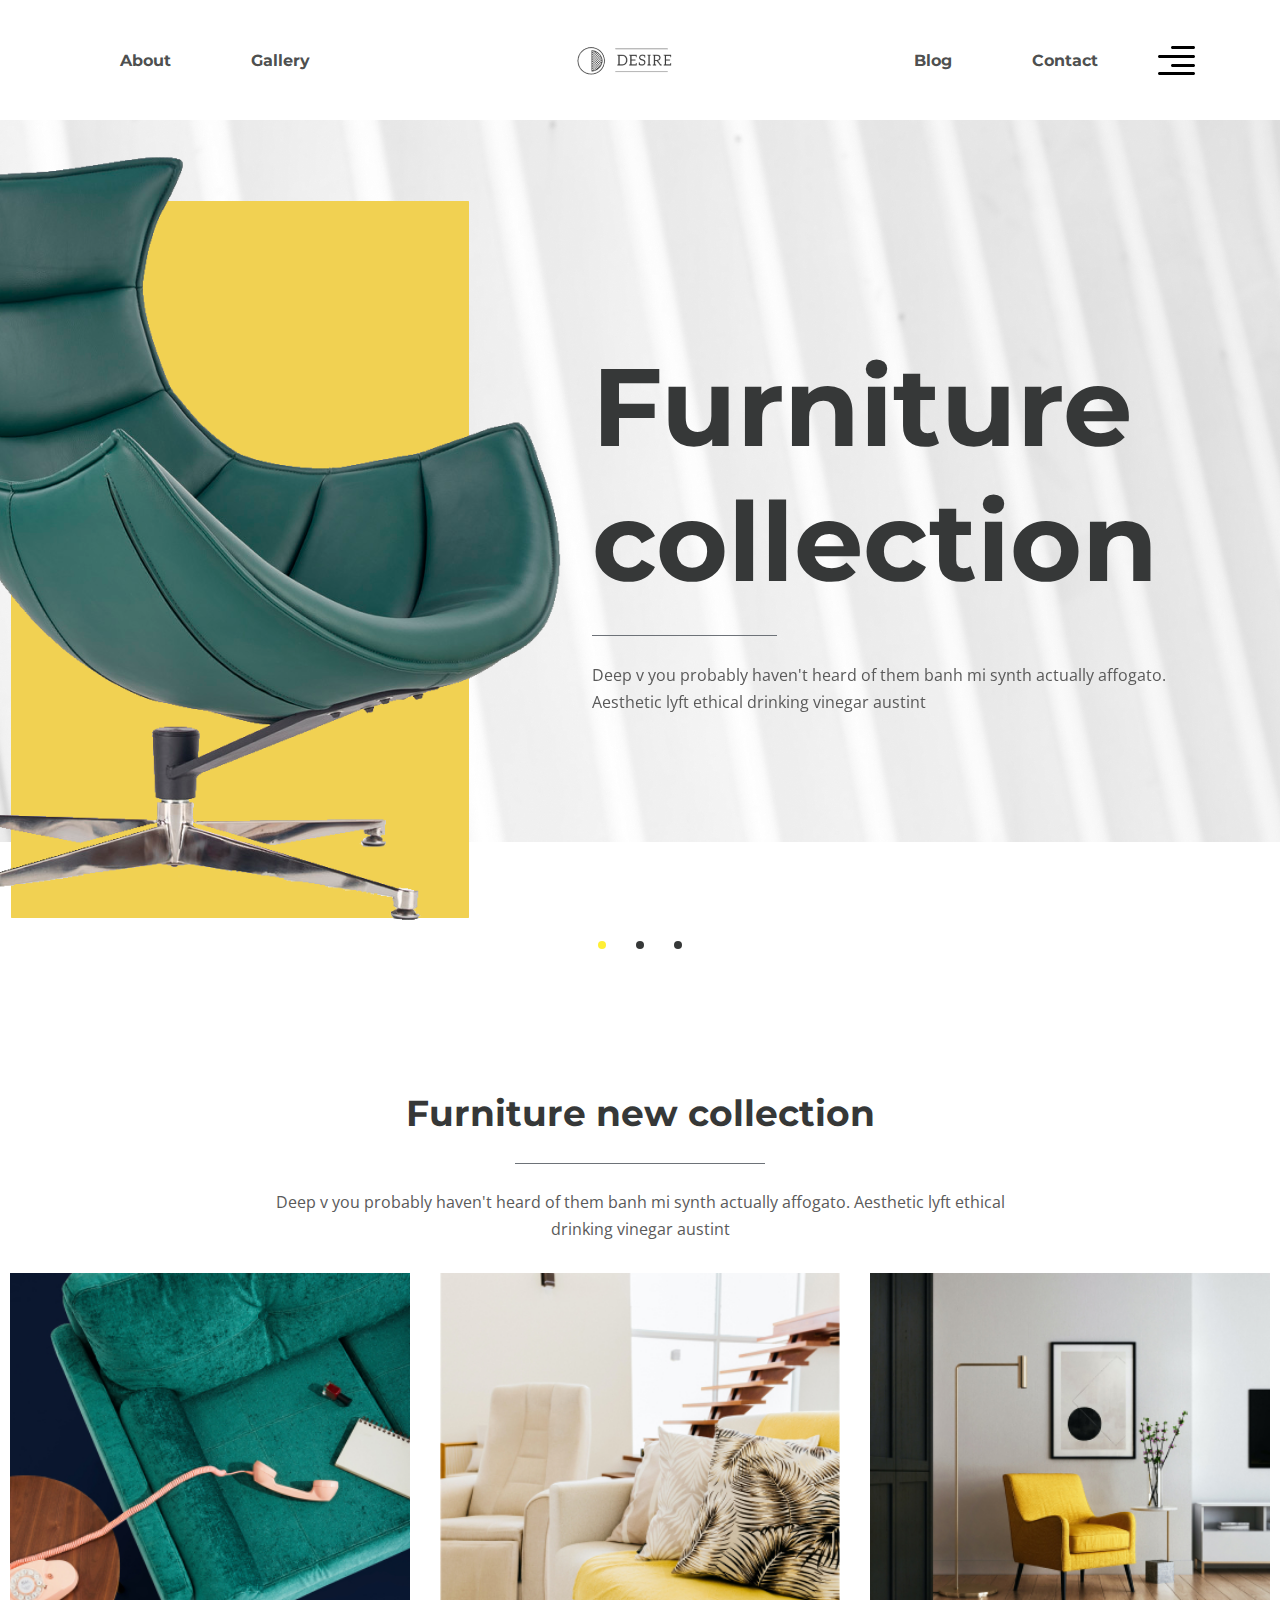
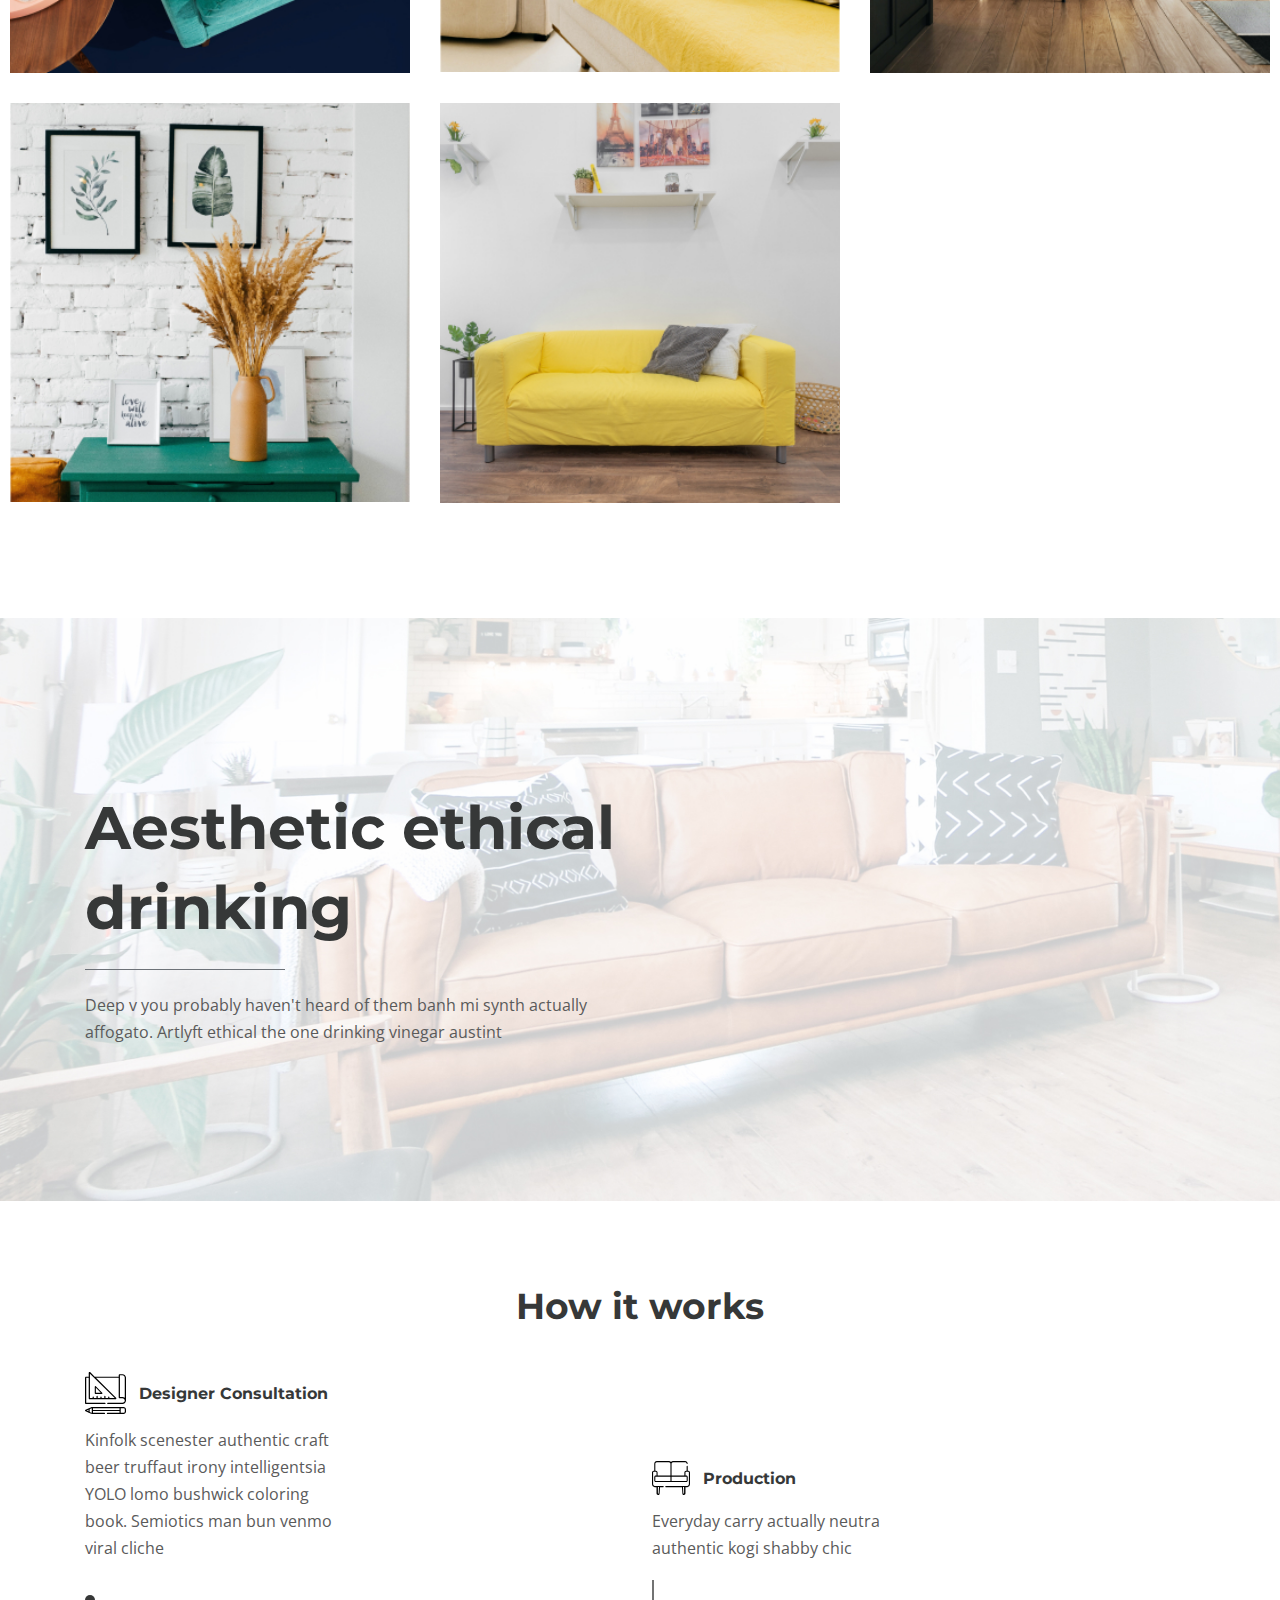
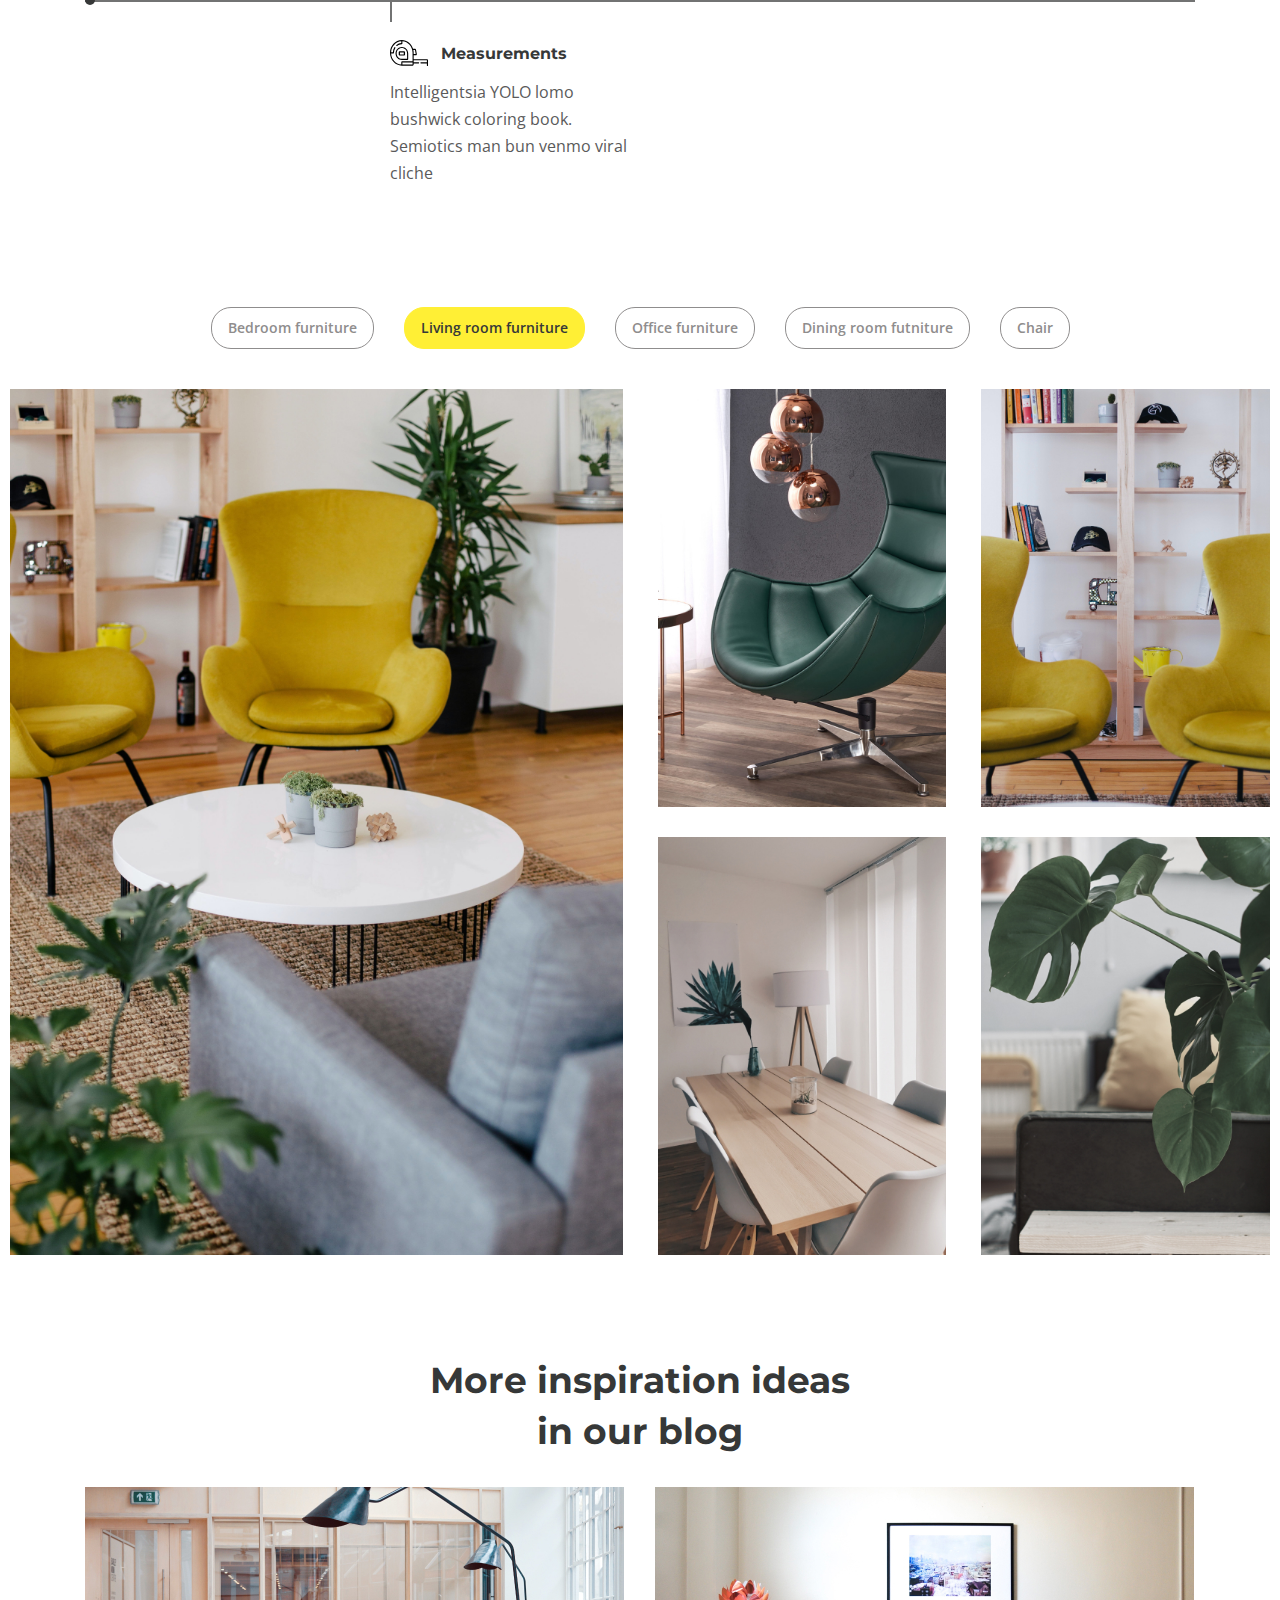
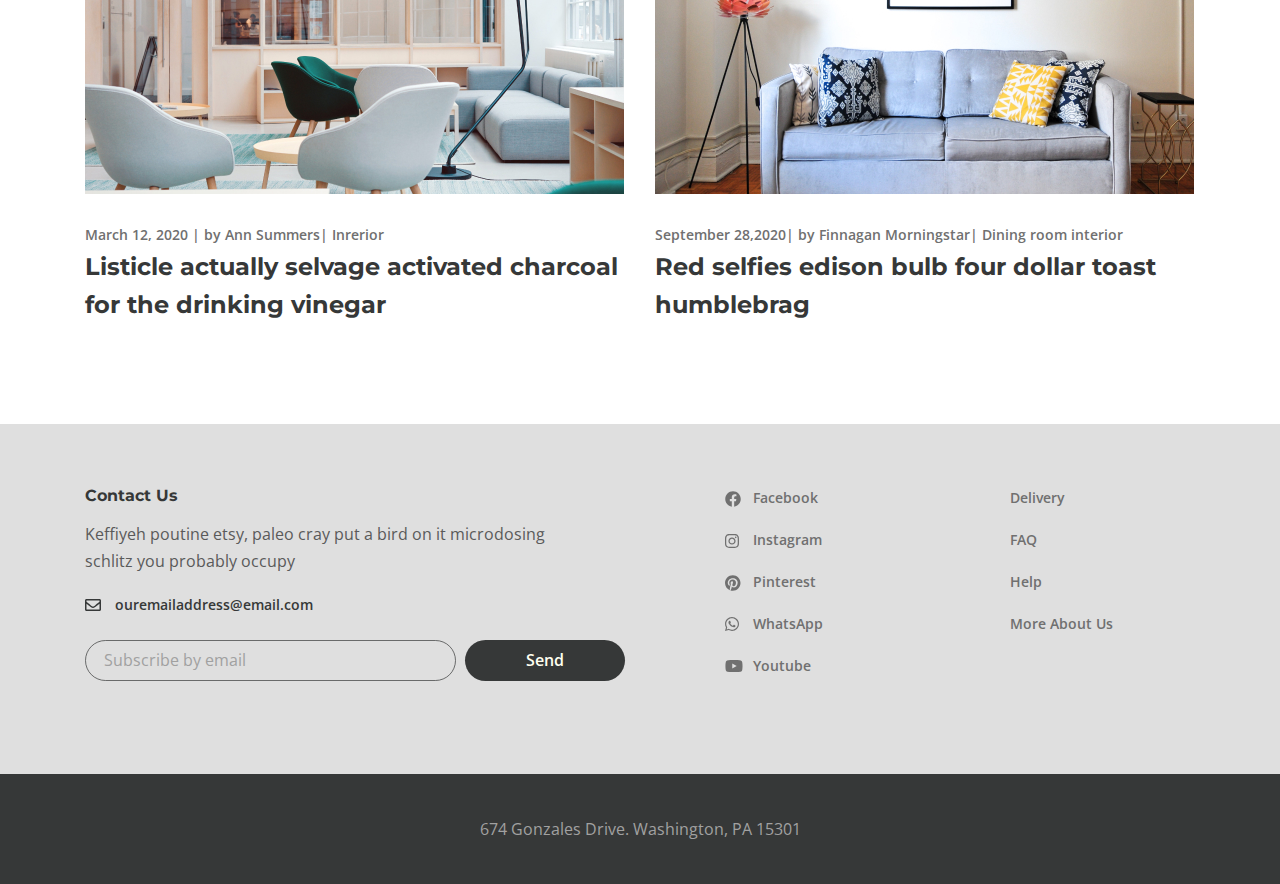
==== commit d2d7c412: "сверстал фулл сайт" ====
--- a/src/index.html
+++ b/src/index.html
@@ -7,7 +7,8 @@
   <title>Document</title>
   <link rel="preconnect" href="https://fonts.googleapis.com">
   <link rel="preconnect" href="https://fonts.gstatic.com" crossorigin>
-  <link href="https://fonts.googleapis.com/css2?family=Montserrat:wght@700&family=Open+Sans:wght@400;600&display=swap"
+  <link
+    href="https://fonts.googleapis.com/css2?family=Montserrat:wght@700&family=Open+Sans:ital,wght@0,400;0,600;1,300&display=swap"
     rel="stylesheet">
   <link rel="stylesheet" href="css/style.min.css">
 </head>
@@ -40,6 +41,11 @@
               </li>
             </ul>
           </nav>
+          <button class="header__btn-menu">
+            <span></span>
+            <span></span>
+            <span></span>
+          </button>
           <button class="header__btn">
             <img src="images/icon_menu.svg" alt="icon_menu">
           </button>
@@ -354,8 +360,8 @@
                 <img class="blog-box__img" src="images/blog/2.jpg" alt="blog image">
               </a>
               <div class="blog-box__links">
-                <span class="blog-box__date">September 28,2020</span>| 
-                <a class="blog-box__author" href="#">by Finnagan Morningstar</a>| 
+                <span class="blog-box__date">September 28,2020</span>|
+                <a class="blog-box__author" href="#">by Finnagan Morningstar</a>|
                 <a class="blog-box__theme" href="#">Dining room interior</a>
               </div>
               <a class="blog-box__item-titlelink" href="#">
@@ -380,7 +386,7 @@
                 Keffiyeh poutine etsy, paleo cray put a bird on it microdosing schlitz you
                 probably occupy
               </p>
-              <a class="footer__info-email" href="mainto:ouremailaddress@email.com">ouremailaddress@email.com</a>
+              <a class="info-email" href="mainto:ouremailaddress@email.com">ouremailaddress@email.com</a>
               <form class="footer__form">
                 <input class="footer__form-input" type="email" placeholder="Subscribe by email">
                 <button class="footer__form-button" type="submit">Send</button>
--- a/src/css/style.min.css
+++ b/src/css/style.min.css
@@ -1 +1 @@
-.about__title,.about__prev-title,.blog-box__item-title,.blog-box__title,.works-path__item-title,.works-path__title,.decor_title,.collection__info-title,.new-collection__title,.top__slider-title,.rightside-menu__title,.footer__info-title,.menu__list-link{font-family:"Montserrat",sans-serif;font-weight:700}html{-webkit-box-sizing:border-box;box-sizing:border-box}*,*::after,*::before{-webkit-box-sizing:inherit;box-sizing:inherit}ul[class],ol[class]{padding:0}body,h1,h2,h3,h4,h5,h6,p,ul,ol,li,figure,figcaption,blockquote,dl,dd{margin:0;font-size:inherit}ul[class]{list-style:none}img{max-width:100%;display:block}input,button,textarea,select{font:inherit}a{text-decoration:none}.slick-slider{position:relative;display:block;-webkit-box-sizing:border-box;box-sizing:border-box;-webkit-touch-callout:none;-webkit-user-select:none;-moz-user-select:none;-ms-user-select:none;user-select:none;-ms-touch-action:pan-y;touch-action:pan-y;-webkit-tap-highlight-color:rgba(0,0,0,0)}.slick-list{position:relative;overflow:hidden;display:block;margin:0;padding:0}.slick-list:focus{outline:none}.slick-list.dragging{cursor:pointer;cursor:hand}.slick-slider .slick-track,.slick-slider .slick-list{-webkit-transform:translate3d(0, 0, 0);-ms-transform:translate3d(0, 0, 0);transform:translate3d(0, 0, 0)}.slick-track{position:relative;left:0;top:0;display:block;margin-left:auto;margin-right:auto}.slick-track:before,.slick-track:after{content:"";display:table}.slick-track:after{clear:both}.slick-loading .slick-track{visibility:hidden}.slick-slide{float:left;height:100%;min-height:1px;display:none}[dir=rtl] .slick-slide{float:right}.slick-slide img{display:block}.slick-slide.slick-loading img{display:none}.slick-slide.dragging img{pointer-events:none}.slick-initialized .slick-slide{display:block}.slick-loading .slick-slide{visibility:hidden}.slick-vertical .slick-slide{display:block;height:auto;border:1px solid rgba(0,0,0,0)}.slick-arrow.slick-hidden{display:none}body.compensate-for-scrollbar{overflow:hidden}.fancybox-active{height:auto}.fancybox-is-hidden{left:-9999px;margin:0;position:absolute !important;top:-9999px;visibility:hidden}.fancybox-container{-webkit-backface-visibility:hidden;height:100%;left:0;outline:none;position:fixed;-webkit-tap-highlight-color:transparent;top:0;-ms-touch-action:manipulation;touch-action:manipulation;-webkit-transform:translateZ(0);transform:translateZ(0);width:100%;z-index:99992}.fancybox-container *{-webkit-box-sizing:border-box;box-sizing:border-box}.fancybox-outer,.fancybox-inner,.fancybox-bg,.fancybox-stage{bottom:0;left:0;position:absolute;right:0;top:0}.fancybox-outer{-webkit-overflow-scrolling:touch;overflow-y:auto}.fancybox-bg{background:rgb(30, 30, 30);opacity:0;-webkit-transition-duration:inherit;-o-transition-duration:inherit;transition-duration:inherit;-webkit-transition-property:opacity;-o-transition-property:opacity;transition-property:opacity;-webkit-transition-timing-function:cubic-bezier(0.47, 0, 0.74, 0.71);-o-transition-timing-function:cubic-bezier(0.47, 0, 0.74, 0.71);transition-timing-function:cubic-bezier(0.47, 0, 0.74, 0.71)}.fancybox-is-open .fancybox-bg{opacity:.9;-webkit-transition-timing-function:cubic-bezier(0.22, 0.61, 0.36, 1);-o-transition-timing-function:cubic-bezier(0.22, 0.61, 0.36, 1);transition-timing-function:cubic-bezier(0.22, 0.61, 0.36, 1)}.fancybox-infobar,.fancybox-toolbar,.fancybox-caption,.fancybox-navigation .fancybox-button{direction:ltr;opacity:0;position:absolute;-webkit-transition:opacity .25s ease,visibility 0s ease .25s;-o-transition:opacity .25s ease,visibility 0s ease .25s;transition:opacity .25s ease,visibility 0s ease .25s;visibility:hidden;z-index:99997}.fancybox-show-infobar .fancybox-infobar,.fancybox-show-toolbar .fancybox-toolbar,.fancybox-show-caption .fancybox-caption,.fancybox-show-nav .fancybox-navigation .fancybox-button{opacity:1;-webkit-transition:opacity .25s ease 0s,visibility 0s ease 0s;-o-transition:opacity .25s ease 0s,visibility 0s ease 0s;transition:opacity .25s ease 0s,visibility 0s ease 0s;visibility:visible}.fancybox-infobar{color:#ccc;font-size:13px;-webkit-font-smoothing:subpixel-antialiased;height:44px;left:0;line-height:44px;min-width:44px;mix-blend-mode:difference;padding:0 10px;pointer-events:none;top:0;-webkit-touch-callout:none;-webkit-user-select:none;-moz-user-select:none;-ms-user-select:none;user-select:none}.fancybox-toolbar{right:0;top:0}.fancybox-stage{direction:ltr;overflow:visible;-webkit-transform:translateZ(0);transform:translateZ(0);z-index:99994}.fancybox-is-open .fancybox-stage{overflow:hidden}.fancybox-slide{-webkit-backface-visibility:hidden;display:none;height:100%;left:0;outline:none;overflow:auto;-webkit-overflow-scrolling:touch;padding:44px;position:absolute;text-align:center;top:0;-webkit-transition-property:opacity,-webkit-transform;transition-property:opacity,-webkit-transform;-o-transition-property:transform,opacity;transition-property:transform,opacity;transition-property:transform,opacity,-webkit-transform;white-space:normal;width:100%;z-index:99994}.fancybox-slide::before{content:"";display:inline-block;font-size:0;height:100%;vertical-align:middle;width:0}.fancybox-is-sliding .fancybox-slide,.fancybox-slide--previous,.fancybox-slide--current,.fancybox-slide--next{display:block}.fancybox-slide--image{overflow:hidden;padding:44px 0}.fancybox-slide--image::before{display:none}.fancybox-slide--html{padding:6px}.fancybox-content{background:#fff;display:inline-block;margin:0;max-width:100%;overflow:auto;-webkit-overflow-scrolling:touch;padding:44px;position:relative;text-align:left;vertical-align:middle}.fancybox-slide--image .fancybox-content{-webkit-animation-timing-function:cubic-bezier(0.5, 0, 0.14, 1);animation-timing-function:cubic-bezier(0.5, 0, 0.14, 1);-webkit-backface-visibility:hidden;background:transparent;background-repeat:no-repeat;background-size:100% 100%;left:0;max-width:none;overflow:visible;padding:0;position:absolute;top:0;-ms-transform-origin:top left;-webkit-transform-origin:top left;transform-origin:top left;-webkit-transition-property:opacity,-webkit-transform;transition-property:opacity,-webkit-transform;-o-transition-property:transform,opacity;transition-property:transform,opacity;transition-property:transform,opacity,-webkit-transform;-webkit-user-select:none;-moz-user-select:none;-ms-user-select:none;user-select:none;z-index:99995}.fancybox-can-zoomOut .fancybox-content{cursor:-webkit-zoom-out;cursor:zoom-out}.fancybox-can-zoomIn .fancybox-content{cursor:-webkit-zoom-in;cursor:zoom-in}.fancybox-can-swipe .fancybox-content,.fancybox-can-pan .fancybox-content{cursor:-webkit-grab;cursor:grab}.fancybox-is-grabbing .fancybox-content{cursor:-webkit-grabbing;cursor:grabbing}.fancybox-container [data-selectable=true]{cursor:text}.fancybox-image,.fancybox-spaceball{background:transparent;border:0;height:100%;left:0;margin:0;max-height:none;max-width:none;padding:0;position:absolute;top:0;-webkit-user-select:none;-moz-user-select:none;-ms-user-select:none;user-select:none;width:100%}.fancybox-spaceball{z-index:1}.fancybox-slide--video .fancybox-content,.fancybox-slide--map .fancybox-content,.fancybox-slide--pdf .fancybox-content,.fancybox-slide--iframe .fancybox-content{height:100%;overflow:visible;padding:0;width:100%}.fancybox-slide--video .fancybox-content{background:#000}.fancybox-slide--map .fancybox-content{background:#e5e3df}.fancybox-slide--iframe .fancybox-content{background:#fff}.fancybox-video,.fancybox-iframe{background:transparent;border:0;display:block;height:100%;margin:0;overflow:hidden;padding:0;width:100%}.fancybox-iframe{left:0;position:absolute;top:0}.fancybox-error{background:#fff;cursor:default;max-width:400px;padding:40px;width:100%}.fancybox-error p{color:#444;font-size:16px;line-height:20px;margin:0;padding:0}.fancybox-button{background:rgba(30, 30, 30, 0.6);border:0;border-radius:0;-webkit-box-shadow:none;box-shadow:none;cursor:pointer;display:inline-block;height:44px;margin:0;padding:10px;position:relative;-webkit-transition:color .2s;-o-transition:color .2s;transition:color .2s;vertical-align:top;visibility:inherit;width:44px}.fancybox-button,.fancybox-button:visited,.fancybox-button:link{color:#ccc}.fancybox-button:hover{color:#fff}.fancybox-button:focus{outline:none}.fancybox-button.fancybox-focus{outline:1px dotted}.fancybox-button[disabled],.fancybox-button[disabled]:hover{color:#888;cursor:default;outline:none}.fancybox-button div{height:100%}.fancybox-button svg{display:block;height:100%;overflow:visible;position:relative;width:100%}.fancybox-button svg path{fill:currentColor;stroke-width:0}.fancybox-button--play svg:nth-child(2),.fancybox-button--fsenter svg:nth-child(2){display:none}.fancybox-button--pause svg:nth-child(1),.fancybox-button--fsexit svg:nth-child(1){display:none}.fancybox-progress{background:#ff5268;height:2px;left:0;position:absolute;right:0;top:0;-ms-transform:scaleX(0);-webkit-transform:scaleX(0);transform:scaleX(0);-ms-transform-origin:0;-webkit-transform-origin:0;transform-origin:0;-webkit-transition-property:-webkit-transform;transition-property:-webkit-transform;-o-transition-property:transform;transition-property:transform;transition-property:transform, -webkit-transform;-webkit-transition-timing-function:linear;-o-transition-timing-function:linear;transition-timing-function:linear;z-index:99998}.fancybox-close-small{background:transparent;border:0;border-radius:0;color:#ccc;cursor:pointer;opacity:.8;padding:8px;position:absolute;right:-12px;top:-44px;z-index:401}.fancybox-close-small:hover{color:#fff;opacity:1}.fancybox-slide--html .fancybox-close-small{color:currentColor;padding:10px;right:0;top:0}.fancybox-slide--image.fancybox-is-scaling .fancybox-content{overflow:hidden}.fancybox-is-scaling .fancybox-close-small,.fancybox-is-zoomable.fancybox-can-pan .fancybox-close-small{display:none}.fancybox-navigation .fancybox-button{background-clip:content-box;height:100px;opacity:0;position:absolute;top:calc(50% - 50px);width:70px}.fancybox-navigation .fancybox-button div{padding:7px}.fancybox-navigation .fancybox-button--arrow_left{left:0;left:env(safe-area-inset-left);padding:31px 26px 31px 6px}.fancybox-navigation .fancybox-button--arrow_right{padding:31px 6px 31px 26px;right:0;right:env(safe-area-inset-right)}.fancybox-caption{background:-webkit-gradient(linear, left bottom, left top, from(rgba(0, 0, 0, 0.85)), color-stop(50%, rgba(0, 0, 0, 0.3)), color-stop(65%, rgba(0, 0, 0, 0.15)), color-stop(75.5%, rgba(0, 0, 0, 0.075)), color-stop(82.85%, rgba(0, 0, 0, 0.037)), color-stop(88%, rgba(0, 0, 0, 0.019)), to(rgba(0, 0, 0, 0)));background:-o-linear-gradient(bottom, rgba(0, 0, 0, 0.85) 0%, rgba(0, 0, 0, 0.3) 50%, rgba(0, 0, 0, 0.15) 65%, rgba(0, 0, 0, 0.075) 75.5%, rgba(0, 0, 0, 0.037) 82.85%, rgba(0, 0, 0, 0.019) 88%, rgba(0, 0, 0, 0) 100%);background:linear-gradient(to top, rgba(0, 0, 0, 0.85) 0%, rgba(0, 0, 0, 0.3) 50%, rgba(0, 0, 0, 0.15) 65%, rgba(0, 0, 0, 0.075) 75.5%, rgba(0, 0, 0, 0.037) 82.85%, rgba(0, 0, 0, 0.019) 88%, rgba(0, 0, 0, 0) 100%);bottom:0;color:#eee;font-size:14px;font-weight:400;left:0;line-height:1.5;padding:75px 44px 25px 44px;pointer-events:none;right:0;text-align:center;z-index:99996}@supports(padding: max(0px)){.fancybox-caption{padding:75px max(44px,env(safe-area-inset-right)) max(25px,env(safe-area-inset-bottom)) max(44px,env(safe-area-inset-left))}}.fancybox-caption--separate{margin-top:-50px}.fancybox-caption__body{max-height:50vh;overflow:auto;pointer-events:all}.fancybox-caption a,.fancybox-caption a:link,.fancybox-caption a:visited{color:#ccc;text-decoration:none}.fancybox-caption a:hover{color:#fff;text-decoration:underline}.fancybox-loading{-webkit-animation:fancybox-rotate 1s linear infinite;animation:fancybox-rotate 1s linear infinite;background:transparent;border:4px solid #888;border-bottom-color:#fff;border-radius:50%;height:50px;left:50%;margin:-25px 0 0 -25px;opacity:.7;padding:0;position:absolute;top:50%;width:50px;z-index:99999}@-webkit-keyframes fancybox-rotate{100%{-webkit-transform:rotate(360deg);transform:rotate(360deg)}}@keyframes fancybox-rotate{100%{-webkit-transform:rotate(360deg);transform:rotate(360deg)}}.fancybox-animated{-webkit-transition-timing-function:cubic-bezier(0, 0, 0.25, 1);-o-transition-timing-function:cubic-bezier(0, 0, 0.25, 1);transition-timing-function:cubic-bezier(0, 0, 0.25, 1)}.fancybox-fx-slide.fancybox-slide--previous{opacity:0;-webkit-transform:translate3d(-100%, 0, 0);transform:translate3d(-100%, 0, 0)}.fancybox-fx-slide.fancybox-slide--next{opacity:0;-webkit-transform:translate3d(100%, 0, 0);transform:translate3d(100%, 0, 0)}.fancybox-fx-slide.fancybox-slide--current{opacity:1;-webkit-transform:translate3d(0, 0, 0);transform:translate3d(0, 0, 0)}.fancybox-fx-fade.fancybox-slide--previous,.fancybox-fx-fade.fancybox-slide--next{opacity:0;-webkit-transition-timing-function:cubic-bezier(0.19, 1, 0.22, 1);-o-transition-timing-function:cubic-bezier(0.19, 1, 0.22, 1);transition-timing-function:cubic-bezier(0.19, 1, 0.22, 1)}.fancybox-fx-fade.fancybox-slide--current{opacity:1}.fancybox-fx-zoom-in-out.fancybox-slide--previous{opacity:0;-webkit-transform:scale3d(1.5, 1.5, 1.5);transform:scale3d(1.5, 1.5, 1.5)}.fancybox-fx-zoom-in-out.fancybox-slide--next{opacity:0;-webkit-transform:scale3d(0.5, 0.5, 0.5);transform:scale3d(0.5, 0.5, 0.5)}.fancybox-fx-zoom-in-out.fancybox-slide--current{opacity:1;-webkit-transform:scale3d(1, 1, 1);transform:scale3d(1, 1, 1)}.fancybox-fx-rotate.fancybox-slide--previous{opacity:0;-ms-transform:rotate(-360deg);-webkit-transform:rotate(-360deg);transform:rotate(-360deg)}.fancybox-fx-rotate.fancybox-slide--next{opacity:0;-ms-transform:rotate(360deg);-webkit-transform:rotate(360deg);transform:rotate(360deg)}.fancybox-fx-rotate.fancybox-slide--current{opacity:1;-ms-transform:rotate(0deg);-webkit-transform:rotate(0deg);transform:rotate(0deg)}.fancybox-fx-circular.fancybox-slide--previous{opacity:0;-webkit-transform:scale3d(0, 0, 0) translate3d(-100%, 0, 0);transform:scale3d(0, 0, 0) translate3d(-100%, 0, 0)}.fancybox-fx-circular.fancybox-slide--next{opacity:0;-webkit-transform:scale3d(0, 0, 0) translate3d(100%, 0, 0);transform:scale3d(0, 0, 0) translate3d(100%, 0, 0)}.fancybox-fx-circular.fancybox-slide--current{opacity:1;-webkit-transform:scale3d(1, 1, 1) translate3d(0, 0, 0);transform:scale3d(1, 1, 1) translate3d(0, 0, 0)}.fancybox-fx-tube.fancybox-slide--previous{-webkit-transform:translate3d(-100%, 0, 0) scale(0.1) skew(-10deg);transform:translate3d(-100%, 0, 0) scale(0.1) skew(-10deg)}.fancybox-fx-tube.fancybox-slide--next{-webkit-transform:translate3d(100%, 0, 0) scale(0.1) skew(10deg);transform:translate3d(100%, 0, 0) scale(0.1) skew(10deg)}.fancybox-fx-tube.fancybox-slide--current{-webkit-transform:translate3d(0, 0, 0) scale(1);transform:translate3d(0, 0, 0) scale(1)}@media all and (max-height: 576px){.fancybox-slide{padding-left:6px;padding-right:6px}.fancybox-slide--image{padding:6px 0}.fancybox-close-small{right:-6px}.fancybox-slide--image .fancybox-close-small{background:#4e4e4e;color:#f2f4f6;height:36px;opacity:1;padding:6px;right:0;top:0;width:36px}.fancybox-caption{padding-left:12px;padding-right:12px}@supports(padding: max(0px)){.fancybox-caption{padding-left:max(12px,env(safe-area-inset-left));padding-right:max(12px,env(safe-area-inset-right))}}}.fancybox-share{background:#f4f4f4;border-radius:3px;max-width:90%;padding:30px;text-align:center}.fancybox-share h1{color:#222;font-size:35px;font-weight:700;margin:0 0 20px 0}.fancybox-share p{margin:0;padding:0}.fancybox-share__button{border:0;border-radius:3px;display:inline-block;font-size:14px;font-weight:700;line-height:40px;margin:0 5px 10px 5px;min-width:130px;padding:0 15px;text-decoration:none;-webkit-transition:all .2s;-o-transition:all .2s;transition:all .2s;-webkit-user-select:none;-moz-user-select:none;-ms-user-select:none;user-select:none;white-space:nowrap}.fancybox-share__button:visited,.fancybox-share__button:link{color:#fff}.fancybox-share__button:hover{text-decoration:none}.fancybox-share__button--fb{background:#3b5998}.fancybox-share__button--fb:hover{background:#344e86}.fancybox-share__button--pt{background:#bd081d}.fancybox-share__button--pt:hover{background:#aa0719}.fancybox-share__button--tw{background:#1da1f2}.fancybox-share__button--tw:hover{background:#0d95e8}.fancybox-share__button svg{height:25px;margin-right:7px;position:relative;top:-1px;vertical-align:middle;width:25px}.fancybox-share__button svg path{fill:#fff}.fancybox-share__input{background:transparent;border:0;border-bottom:1px solid #d7d7d7;border-radius:0;color:#5d5b5b;font-size:14px;margin:10px 0 0 0;outline:none;padding:10px 15px;width:100%}.fancybox-thumbs{background:#ddd;bottom:0;display:none;margin:0;-webkit-overflow-scrolling:touch;-ms-overflow-style:-ms-autohiding-scrollbar;padding:2px 2px 4px 2px;position:absolute;right:0;-webkit-tap-highlight-color:rgba(0, 0, 0, 0);top:0;width:212px;z-index:99995}.fancybox-thumbs-x{overflow-x:auto;overflow-y:hidden}.fancybox-show-thumbs .fancybox-thumbs{display:block}.fancybox-show-thumbs .fancybox-inner{right:212px}.fancybox-thumbs__list{font-size:0;height:100%;list-style:none;margin:0;overflow-x:hidden;overflow-y:auto;padding:0;position:absolute;position:relative;white-space:nowrap;width:100%}.fancybox-thumbs-x .fancybox-thumbs__list{overflow:hidden}.fancybox-thumbs-y .fancybox-thumbs__list::-webkit-scrollbar{width:7px}.fancybox-thumbs-y .fancybox-thumbs__list::-webkit-scrollbar-track{background:#fff;border-radius:10px;-webkit-box-shadow:inset 0 0 6px rgba(0, 0, 0, 0.3);box-shadow:inset 0 0 6px rgba(0, 0, 0, 0.3)}.fancybox-thumbs-y .fancybox-thumbs__list::-webkit-scrollbar-thumb{background:#2a2a2a;border-radius:10px}.fancybox-thumbs__list a{-webkit-backface-visibility:hidden;backface-visibility:hidden;background-color:rgba(0, 0, 0, 0.1);background-position:center center;background-repeat:no-repeat;background-size:cover;cursor:pointer;float:left;height:75px;margin:2px;max-height:calc(100% - 8px);max-width:calc(50% - 4px);outline:none;overflow:hidden;padding:0;position:relative;-webkit-tap-highlight-color:transparent;width:100px}.fancybox-thumbs__list a::before{border:6px solid #ff5268;bottom:0;content:"";left:0;opacity:0;position:absolute;right:0;top:0;-webkit-transition:all .2s cubic-bezier(0.25, 0.46, 0.45, 0.94);-o-transition:all .2s cubic-bezier(0.25, 0.46, 0.45, 0.94);transition:all .2s cubic-bezier(0.25, 0.46, 0.45, 0.94);z-index:99991}.fancybox-thumbs__list a:focus::before{opacity:.5}.fancybox-thumbs__list a.fancybox-thumbs-active::before{opacity:1}@media all and (max-width: 576px){.fancybox-thumbs{width:110px}.fancybox-show-thumbs .fancybox-inner{right:110px}.fancybox-thumbs__list a{max-width:calc(100% - 10px)}}html,body{height:100%}body{font-family:"Open Sans",sans-serif;font-size:16px;font-weight:400;line-height:27px;color:#5a5a5a;overflow-x:hidden}.wrapper{display:-webkit-box;display:-ms-flexbox;display:flex;-webkit-box-orient:vertical;-webkit-box-direction:normal;-ms-flex-direction:column;flex-direction:column;min-height:100%}.main{-webkit-box-flex:1;-ms-flex:1 0 auto;flex:1 0 auto}.footer{-webkit-box-flex:0;-ms-flex:0 0 auto;flex:0 0 auto}.container{max-width:1140px;margin:0 auto;padding:0 15px}.container-fluid{max-width:1920px;padding:10px;margin:0 auto}.slick-dots{display:-webkit-box;display:-ms-flexbox;display:flex;-webkit-box-pack:center;-ms-flex-pack:center;justify-content:center;-webkit-box-align:center;-ms-flex-align:center;align-items:center}.slick-dots li{margin:0 15px}.slick-dots button{background-color:#363838;border:none;border-radius:50%;width:8px;height:8px;padding:0;font-size:0}li.slick-active button{background-color:#ffef35}.header__inner{display:-webkit-box;display:-ms-flexbox;display:flex;-webkit-box-pack:justify;-ms-flex-pack:justify;justify-content:space-between;-webkit-box-align:center;-ms-flex-align:center;align-items:center;height:120px}.header__btn{background-color:rgba(0,0,0,0);border:none;padding:0;cursor:pointer}.logo{margin:0 auto}.menu{padding-right:15px}.menu__list{display:-webkit-box;display:-ms-flexbox;display:flex}.menu__list-item{padding-right:45px;padding-left:35px}.menu__list-link{color:rgba(54,56,56,.9);line-height:22px}.menu__list-link--active{padding-bottom:4px;position:relative}.menu__list-link--active::after{content:"";position:absolute;bottom:0;left:0;right:0;height:2px;border-radius:1px;background-color:rgba(54,56,56,.7)}.footer__content{background-color:#dfdfdf;padding:60px 0 80px}.footer__inner{display:-webkit-box;display:-ms-flexbox;display:flex;-webkit-box-pack:justify;-ms-flex-pack:justify;justify-content:space-between}.footer__info{width:540px}.footer__info-title{color:#363838;margin-bottom:14px;line-height:23px}.footer__info-text{margin-bottom:16px;max-width:475px}.footer__info-email{font-weight:600;color:#363838;font-size:14px;margin-bottom:22px;padding-left:30px;display:inline-block;position:relative}.footer__info-email::before{content:"";background-image:url(../images/envelope.svg);left:0;top:8px;width:16px;height:12px;position:absolute}.footer__form{display:-webkit-box;display:-ms-flexbox;display:flex}.footer__form-input{padding:6px 10px 6px 18px;border-radius:21px;background-color:rgba(0,0,0,0);border:1px solid rgba(54,56,56,.7);width:100%}.footer__form-input::-webkit-input-placeholder{font-weight:400;font-size:16px;line-height:27px;font-family:"Open Sans",sans-serif;color:#a1a1a1}.footer__form-input::-moz-placeholder{font-weight:400;font-size:16px;line-height:27px;font-family:"Open Sans",sans-serif;color:#a1a1a1}.footer__form-input:-ms-input-placeholder{font-weight:400;font-size:16px;line-height:27px;font-family:"Open Sans",sans-serif;color:#a1a1a1}.footer__form-input::-ms-input-placeholder{font-weight:400;font-size:16px;line-height:27px;font-family:"Open Sans",sans-serif;color:#a1a1a1}.footer__form-input::placeholder{font-weight:400;font-size:16px;line-height:27px;font-family:"Open Sans",sans-serif;color:#a1a1a1}.footer__form-button{background-color:#363838;border:none;cursor:pointer;color:ivory;border-radius:21px;font-weight:600;padding:6px 12px;min-width:160px;margin-left:9px}.footer__social{width:125px;margin-right:auto;margin-left:100px}.footer__social-link{padding-left:28px;position:relative}.footer__social-link::before{content:"";position:absolute;left:0;top:3px;width:16px;height:16px}.footer__social-link--facebook::before{background-image:url(../images/facebook.svg)}.footer__social-link--instagram::before{background-image:url(../images/instagram.svg);width:14px;height:14px;top:4px}.footer__social-link--pinterest::before{background-image:url(../images/pinterest.svg)}.footer__social-link--whatsapp::before{background-image:url(../images/whatsapp.svg);width:14px;height:14px}.footer__social-link--youtube::before{background-image:url(../images/youtube.svg);width:18px;height:12px;top:4px}.footer__social-item,.footer__menu-item{margin-bottom:15px;font-weight:600;font-size:14px}.footer__social-link,.footer__menu-link{color:#707070}.footer__menu{margin-right:60px;width:125px}.footer__copyright{background-color:#363838;color:#a1a1a1;text-align:center;padding:42px 0 41px}.rightside-menu{position:absolute;overflow:auto;z-index:100;right:0;top:0;bottom:0;max-width:694px;width:100%;background-color:#fff;padding-top:40px;-webkit-box-shadow:-2px 3px 17px 0px #000;box-shadow:-2px 3px 17px 0px #000;-webkit-transition:all .5s;-o-transition:all .5s;transition:all .5s}.rightside-menu.rightside-menu--close{-webkit-transform:translateX(500%);-ms-transform:translateX(500%);transform:translateX(500%)}.rightside-menu__close{background-color:rgba(0,0,0,0);border:none;padding:0;cursor:pointer;margin-left:50px;margin-bottom:60px}.rightside-menu__content{text-align:center;max-width:485px;margin:0 auto}.rightside-menu__logo{margin-bottom:40px;display:inline-block}.rightside-menu__title{color:#363838;font-size:36px;line-height:51px;position:relative;margin-bottom:17px;padding-bottom:17px}.rightside-menu__title::after{content:"";position:absolute;max-width:252px;bottom:0;right:0;left:0;height:1px;margin:0 auto;background-color:#6d7278}.rightside-menu__text{margin-bottom:75px}.rightside-menu__images{max-width:485px;margin-bottom:40px}.breadcrumbs{background:rgba(223,223,223,.5);padding:12px 14px}.breadcrumbs__list{display:-webkit-box;display:-ms-flexbox;display:flex}.breadcrumbs__item::after{content:"/";margin-left:-4px;margin-right:4px}.breadcrumbs__item:last-child::after{display:none}.breadcrumbs__link{font-size:14px;color:#5a5a5a}.top__inner{padding-bottom:70px;position:relative}.top__inner::after{content:"";position:absolute;background-image:url("../images/slider-bg.jpg");width:100%;height:722px;top:0;z-index:-1}.top__slider-item{display:-webkit-box !important;display:-ms-flexbox !important;display:flex !important;-webkit-box-pack:center;-ms-flex-pack:center;justify-content:center;-webkit-box-align:center;-ms-flex-align:center;align-items:center}.top__slider-info{max-width:645px;margin-left:25px}.top__slider-title{color:#363838;font-size:110px;line-height:135px;padding-bottom:26px;margin-bottom:26px;position:relative}.top__slider-title::after{content:"";position:absolute;left:0;bottom:0;width:185px;height:1px;background-color:#6d7278}.top__slider-text{max-width:585px}.top__slider-img{margin-left:-14%;max-width:703px;height:815px;-o-object-fit:cover;object-fit:cover}.new-collection{text-align:center;padding:46px 0 105px}.new-collection__title{color:#363838;font-size:36px;line-height:51px;padding-bottom:25px;margin-bottom:25px;position:relative}.new-collection__title::after{content:"";position:absolute;bottom:0;left:0;right:0;width:250px;height:1px;margin:0 auto;background-color:#6d7278}.new-collection__text{max-width:730px;margin:0 auto 30px}.collection{display:-ms-grid;display:grid;-ms-grid-columns:(1fr)[5];grid-template-columns:repeat(5, 1fr);grid-gap:30px}.collection__item{position:relative}.collection__item:hover .collection__info{opacity:1}.collection__images{min-height:350px;-o-object-fit:cover;object-fit:cover}.collection__info{position:absolute;top:0;left:0;right:0;bottom:0;background-color:rgba(255,255,255,.7);padding:10px;display:-webkit-box;display:-ms-flexbox;display:flex;-webkit-box-orient:vertical;-webkit-box-direction:normal;-ms-flex-direction:column;flex-direction:column;-webkit-box-align:center;-ms-flex-align:center;align-items:center;-webkit-box-pack:center;-ms-flex-pack:center;justify-content:center;opacity:0;-webkit-transition:all .5s;-o-transition:all .5s;transition:all .5s}.collection__info-title{color:#363838;font-size:20px;line-height:24px;position:relative;padding-bottom:19px;margin-bottom:19px}.collection__info-title::after{content:"";bottom:0;position:absolute;height:1px;width:80%;background-color:#6d7278;right:0;left:0;margin:0 auto}.collection__info-text{font-size:14px;line-height:28px;font-weight:600;color:#707070}.decor{padding:170px 0 155px;background-image:url("../images/decor-bg.jpg");background-size:cover;background-repeat:no-repeat;min-height:600px}.decor_title{font-size:60px;line-height:80px;color:#363838;max-width:730px;padding-bottom:22px;margin-bottom:22px;position:relative}.decor_title::after{position:absolute;content:"";left:0;bottom:0;width:200px;height:1px;background-color:#6d7278}.decor__text{max-width:540px}.works-path{padding:80px 0 30px}.works-path__title{text-align:center;color:#363838;margin-bottom:40px;font-size:36px;line-height:51px}.works-path__item-box{display:-webkit-box;display:-ms-flexbox;display:flex;border-bottom:2px solid rgba(54,56,56,.7);position:relative;-webkit-box-align:end;-ms-flex-align:end;align-items:flex-end}.works-path__item-box::before{content:"";position:absolute;left:0;bottom:-5px;border-radius:50%;height:10px;width:10px;background-color:#363838}.works-path__item{width:250px;display:-webkit-box;display:-ms-flexbox;display:flex;-ms-flex-wrap:wrap;flex-wrap:wrap;-webkit-box-align:center;-ms-flex-align:center;align-items:center;position:relative;height:100%}.works-path__item--production{margin-left:317px}.works-path__item--production::after{content:"";position:absolute;left:0;bottom:0;height:20px;width:2px;background:rgba(54,56,56,.7)}.works-path__item--consultation,.works-path__item--production{padding-bottom:38px}.works-path__item--measuring{padding-top:38px;margin-left:305px}.works-path__item--measuring::before{content:"";position:absolute;top:0;left:0;width:2px;height:20px;background:rgba(54,56,56,.7)}.works-path__item-title{color:#363838;font-size:16px;line-height:23px;margin-left:13px}.works-path__item-text{font-size:16px;line-height:27px;color:#5a5a5a;margin-top:13px}.gallery{padding:80px 0 90px}.gallery__buttons{text-align:center;margin-bottom:40px}.gallery__btn{margin:0 13px;background-color:rgba(0,0,0,0);font-size:14px;line-height:28px;color:#8f8d8d;border:1px solid #8f8d8d;border-radius:20px;padding:6px 16px;font-weight:600;cursor:pointer}.gallery .mixitup-control-active{background-color:#ffef35;color:#363838;border:1px solid #ffef35}.gallery__items{display:-ms-grid;display:grid;-ms-grid-columns:(1fr)[4];grid-template-columns:repeat(4, 1fr);-ms-grid-rows:(1fr)[2];grid-template-rows:repeat(2, 1fr);grid-gap:30px 35px}.gallery__item:first-child{-ms-grid-column-span:2;grid-column:span 2;-ms-grid-row-span:2;grid-row:span 2}.gallery__item img{-o-object-fit:cover;object-fit:cover;width:100%;height:100%;max-height:1150px}.blog-box{padding-bottom:100px}.blog-box__title{color:#363838;font-size:36px;line-height:51px;margin:0 auto 30px;text-align:center;max-width:430px}.blog-box__items{display:-ms-grid;display:grid;-ms-grid-columns:1fr 1fr;grid-template-columns:1fr 1fr;grid-gap:30px}.blog-box__img-link{margin-bottom:19px;display:inline-block}.blog-box__links{font-size:14px;font-weight:600;color:#707070}.blog-box__date,.blog-box__author,.blog-box__theme{color:inherit}.blog-box__item-title{color:#363838;font-size:24px;line-height:38px}.about__prev{background-image:url("../images/about-bg.jpg");background-repeat:no-repeat;background-position:top center;background-size:cover;text-align:center;padding:160px 0;margin-top:-53px}.about__prev-title{color:#363838;font-size:60px;line-height:80px}.about__content{padding:130px 0 40px}.about__title{color:#363838;font-size:36px;line-height:60px;padding-bottom:22px;margin-bottom:22px;position:relative}.about__title::after{content:"";position:absolute;bottom:0;left:0;width:200px;height:1px;background-color:#6d7278}.about__text{padding-left:284px}.about__text p{margin-bottom:30px}.about__popup{background-image:url("../images/popup-bg.jpg");background-repeat:no-repeat;background-position:top center;background-size:cover;min-height:414px;display:-webkit-box;display:-ms-flexbox;display:flex;-webkit-box-pack:center;-ms-flex-pack:center;justify-content:center;-webkit-box-align:center;-ms-flex-align:center;align-items:center}+.blog-one__form-title,.blog-one__comments-name,.blog-one__comments-title,.blog-one__tags-title,.recent-posts__title,.blog__blockquote-author,.blog__item-title,.blog__category-title,.blog__tags-title,.contact-slider__title,.contact__title,.inspiration__item,.inspiration__title,.about__title,.about__prev-title,.blog-box__item-title,.blog-box__title,.works-path__item-title,.works-path__title,.decor_title,.collection__info-title,.new-collection__title,.top__slider-title,.rightside-menu__title,.footer__info-title,.menu__list-link{font-family:"Montserrat",sans-serif;font-weight:700}html{-webkit-box-sizing:border-box;box-sizing:border-box}*,*::after,*::before{-webkit-box-sizing:inherit;box-sizing:inherit}ul[class],ol[class]{padding:0}body,h1,h2,h3,h4,h5,h6,p,ul,ol,li,figure,figcaption,blockquote,dl,dd{margin:0;font-size:inherit}ul[class]{list-style:none}img{max-width:100%;display:block}input,button,textarea,select{font:inherit}a{text-decoration:none}.slick-slider{position:relative;display:block;-webkit-box-sizing:border-box;box-sizing:border-box;-webkit-touch-callout:none;-webkit-user-select:none;-moz-user-select:none;-ms-user-select:none;user-select:none;-ms-touch-action:pan-y;touch-action:pan-y;-webkit-tap-highlight-color:rgba(0,0,0,0)}.slick-list{position:relative;overflow:hidden;display:block;margin:0;padding:0}.slick-list:focus{outline:none}.slick-list.dragging{cursor:pointer;cursor:hand}.slick-slider .slick-track,.slick-slider .slick-list{-webkit-transform:translate3d(0, 0, 0);-ms-transform:translate3d(0, 0, 0);transform:translate3d(0, 0, 0)}.slick-track{position:relative;left:0;top:0;display:block;margin-left:auto;margin-right:auto}.slick-track:before,.slick-track:after{content:"";display:table}.slick-track:after{clear:both}.slick-loading .slick-track{visibility:hidden}.slick-slide{float:left;height:100%;min-height:1px;display:none}[dir=rtl] .slick-slide{float:right}.slick-slide img{display:block}.slick-slide.slick-loading img{display:none}.slick-slide.dragging img{pointer-events:none}.slick-initialized .slick-slide{display:block}.slick-loading .slick-slide{visibility:hidden}.slick-vertical .slick-slide{display:block;height:auto;border:1px solid rgba(0,0,0,0)}.slick-arrow.slick-hidden{display:none}body.compensate-for-scrollbar{overflow:hidden}.fancybox-active{height:auto}.fancybox-is-hidden{left:-9999px;margin:0;position:absolute !important;top:-9999px;visibility:hidden}.fancybox-container{-webkit-backface-visibility:hidden;height:100%;left:0;outline:none;position:fixed;-webkit-tap-highlight-color:transparent;top:0;-ms-touch-action:manipulation;touch-action:manipulation;-webkit-transform:translateZ(0);transform:translateZ(0);width:100%;z-index:99992}.fancybox-container *{-webkit-box-sizing:border-box;box-sizing:border-box}.fancybox-outer,.fancybox-inner,.fancybox-bg,.fancybox-stage{bottom:0;left:0;position:absolute;right:0;top:0}.fancybox-outer{-webkit-overflow-scrolling:touch;overflow-y:auto}.fancybox-bg{background:rgb(30, 30, 30);opacity:0;-webkit-transition-duration:inherit;-o-transition-duration:inherit;transition-duration:inherit;-webkit-transition-property:opacity;-o-transition-property:opacity;transition-property:opacity;-webkit-transition-timing-function:cubic-bezier(0.47, 0, 0.74, 0.71);-o-transition-timing-function:cubic-bezier(0.47, 0, 0.74, 0.71);transition-timing-function:cubic-bezier(0.47, 0, 0.74, 0.71)}.fancybox-is-open .fancybox-bg{opacity:.9;-webkit-transition-timing-function:cubic-bezier(0.22, 0.61, 0.36, 1);-o-transition-timing-function:cubic-bezier(0.22, 0.61, 0.36, 1);transition-timing-function:cubic-bezier(0.22, 0.61, 0.36, 1)}.fancybox-infobar,.fancybox-toolbar,.fancybox-caption,.fancybox-navigation .fancybox-button{direction:ltr;opacity:0;position:absolute;-webkit-transition:opacity .25s ease,visibility 0s ease .25s;-o-transition:opacity .25s ease,visibility 0s ease .25s;transition:opacity .25s ease,visibility 0s ease .25s;visibility:hidden;z-index:99997}.fancybox-show-infobar .fancybox-infobar,.fancybox-show-toolbar .fancybox-toolbar,.fancybox-show-caption .fancybox-caption,.fancybox-show-nav .fancybox-navigation .fancybox-button{opacity:1;-webkit-transition:opacity .25s ease 0s,visibility 0s ease 0s;-o-transition:opacity .25s ease 0s,visibility 0s ease 0s;transition:opacity .25s ease 0s,visibility 0s ease 0s;visibility:visible}.fancybox-infobar{color:#ccc;font-size:13px;-webkit-font-smoothing:subpixel-antialiased;height:44px;left:0;line-height:44px;min-width:44px;mix-blend-mode:difference;padding:0 10px;pointer-events:none;top:0;-webkit-touch-callout:none;-webkit-user-select:none;-moz-user-select:none;-ms-user-select:none;user-select:none}.fancybox-toolbar{right:0;top:0}.fancybox-stage{direction:ltr;overflow:visible;-webkit-transform:translateZ(0);transform:translateZ(0);z-index:99994}.fancybox-is-open .fancybox-stage{overflow:hidden}.fancybox-slide{-webkit-backface-visibility:hidden;display:none;height:100%;left:0;outline:none;overflow:auto;-webkit-overflow-scrolling:touch;padding:44px;position:absolute;text-align:center;top:0;-webkit-transition-property:opacity,-webkit-transform;transition-property:opacity,-webkit-transform;-o-transition-property:transform,opacity;transition-property:transform,opacity;transition-property:transform,opacity,-webkit-transform;white-space:normal;width:100%;z-index:99994}.fancybox-slide::before{content:"";display:inline-block;font-size:0;height:100%;vertical-align:middle;width:0}.fancybox-is-sliding .fancybox-slide,.fancybox-slide--previous,.fancybox-slide--current,.fancybox-slide--next{display:block}.fancybox-slide--image{overflow:hidden;padding:44px 0}.fancybox-slide--image::before{display:none}.fancybox-slide--html{padding:6px}.fancybox-content{background:#fff;display:inline-block;margin:0;max-width:100%;overflow:auto;-webkit-overflow-scrolling:touch;padding:44px;position:relative;text-align:left;vertical-align:middle}.fancybox-slide--image .fancybox-content{-webkit-animation-timing-function:cubic-bezier(0.5, 0, 0.14, 1);animation-timing-function:cubic-bezier(0.5, 0, 0.14, 1);-webkit-backface-visibility:hidden;background:transparent;background-repeat:no-repeat;background-size:100% 100%;left:0;max-width:none;overflow:visible;padding:0;position:absolute;top:0;-ms-transform-origin:top left;-webkit-transform-origin:top left;transform-origin:top left;-webkit-transition-property:opacity,-webkit-transform;transition-property:opacity,-webkit-transform;-o-transition-property:transform,opacity;transition-property:transform,opacity;transition-property:transform,opacity,-webkit-transform;-webkit-user-select:none;-moz-user-select:none;-ms-user-select:none;user-select:none;z-index:99995}.fancybox-can-zoomOut .fancybox-content{cursor:-webkit-zoom-out;cursor:zoom-out}.fancybox-can-zoomIn .fancybox-content{cursor:-webkit-zoom-in;cursor:zoom-in}.fancybox-can-swipe .fancybox-content,.fancybox-can-pan .fancybox-content{cursor:-webkit-grab;cursor:grab}.fancybox-is-grabbing .fancybox-content{cursor:-webkit-grabbing;cursor:grabbing}.fancybox-container [data-selectable=true]{cursor:text}.fancybox-image,.fancybox-spaceball{background:transparent;border:0;height:100%;left:0;margin:0;max-height:none;max-width:none;padding:0;position:absolute;top:0;-webkit-user-select:none;-moz-user-select:none;-ms-user-select:none;user-select:none;width:100%}.fancybox-spaceball{z-index:1}.fancybox-slide--video .fancybox-content,.fancybox-slide--map .fancybox-content,.fancybox-slide--pdf .fancybox-content,.fancybox-slide--iframe .fancybox-content{height:100%;overflow:visible;padding:0;width:100%}.fancybox-slide--video .fancybox-content{background:#000}.fancybox-slide--map .fancybox-content{background:#e5e3df}.fancybox-slide--iframe .fancybox-content{background:#fff}.fancybox-video,.fancybox-iframe{background:transparent;border:0;display:block;height:100%;margin:0;overflow:hidden;padding:0;width:100%}.fancybox-iframe{left:0;position:absolute;top:0}.fancybox-error{background:#fff;cursor:default;max-width:400px;padding:40px;width:100%}.fancybox-error p{color:#444;font-size:16px;line-height:20px;margin:0;padding:0}.fancybox-button{background:rgba(30, 30, 30, 0.6);border:0;border-radius:0;-webkit-box-shadow:none;box-shadow:none;cursor:pointer;display:inline-block;height:44px;margin:0;padding:10px;position:relative;-webkit-transition:color .2s;-o-transition:color .2s;transition:color .2s;vertical-align:top;visibility:inherit;width:44px}.fancybox-button,.fancybox-button:visited,.fancybox-button:link{color:#ccc}.fancybox-button:hover{color:#fff}.fancybox-button:focus{outline:none}.fancybox-button.fancybox-focus{outline:1px dotted}.fancybox-button[disabled],.fancybox-button[disabled]:hover{color:#888;cursor:default;outline:none}.fancybox-button div{height:100%}.fancybox-button svg{display:block;height:100%;overflow:visible;position:relative;width:100%}.fancybox-button svg path{fill:currentColor;stroke-width:0}.fancybox-button--play svg:nth-child(2),.fancybox-button--fsenter svg:nth-child(2){display:none}.fancybox-button--pause svg:nth-child(1),.fancybox-button--fsexit svg:nth-child(1){display:none}.fancybox-progress{background:#ff5268;height:2px;left:0;position:absolute;right:0;top:0;-ms-transform:scaleX(0);-webkit-transform:scaleX(0);transform:scaleX(0);-ms-transform-origin:0;-webkit-transform-origin:0;transform-origin:0;-webkit-transition-property:-webkit-transform;transition-property:-webkit-transform;-o-transition-property:transform;transition-property:transform;transition-property:transform, -webkit-transform;-webkit-transition-timing-function:linear;-o-transition-timing-function:linear;transition-timing-function:linear;z-index:99998}.fancybox-close-small{background:transparent;border:0;border-radius:0;color:#ccc;cursor:pointer;opacity:.8;padding:8px;position:absolute;right:-12px;top:-44px;z-index:401}.fancybox-close-small:hover{color:#fff;opacity:1}.fancybox-slide--html .fancybox-close-small{color:currentColor;padding:10px;right:0;top:0}.fancybox-slide--image.fancybox-is-scaling .fancybox-content{overflow:hidden}.fancybox-is-scaling .fancybox-close-small,.fancybox-is-zoomable.fancybox-can-pan .fancybox-close-small{display:none}.fancybox-navigation .fancybox-button{background-clip:content-box;height:100px;opacity:0;position:absolute;top:calc(50% - 50px);width:70px}.fancybox-navigation .fancybox-button div{padding:7px}.fancybox-navigation .fancybox-button--arrow_left{left:0;left:env(safe-area-inset-left);padding:31px 26px 31px 6px}.fancybox-navigation .fancybox-button--arrow_right{padding:31px 6px 31px 26px;right:0;right:env(safe-area-inset-right)}.fancybox-caption{background:-webkit-gradient(linear, left bottom, left top, from(rgba(0, 0, 0, 0.85)), color-stop(50%, rgba(0, 0, 0, 0.3)), color-stop(65%, rgba(0, 0, 0, 0.15)), color-stop(75.5%, rgba(0, 0, 0, 0.075)), color-stop(82.85%, rgba(0, 0, 0, 0.037)), color-stop(88%, rgba(0, 0, 0, 0.019)), to(rgba(0, 0, 0, 0)));background:-o-linear-gradient(bottom, rgba(0, 0, 0, 0.85) 0%, rgba(0, 0, 0, 0.3) 50%, rgba(0, 0, 0, 0.15) 65%, rgba(0, 0, 0, 0.075) 75.5%, rgba(0, 0, 0, 0.037) 82.85%, rgba(0, 0, 0, 0.019) 88%, rgba(0, 0, 0, 0) 100%);background:linear-gradient(to top, rgba(0, 0, 0, 0.85) 0%, rgba(0, 0, 0, 0.3) 50%, rgba(0, 0, 0, 0.15) 65%, rgba(0, 0, 0, 0.075) 75.5%, rgba(0, 0, 0, 0.037) 82.85%, rgba(0, 0, 0, 0.019) 88%, rgba(0, 0, 0, 0) 100%);bottom:0;color:#eee;font-size:14px;font-weight:400;left:0;line-height:1.5;padding:75px 44px 25px 44px;pointer-events:none;right:0;text-align:center;z-index:99996}@supports(padding: max(0px)){.fancybox-caption{padding:75px max(44px,env(safe-area-inset-right)) max(25px,env(safe-area-inset-bottom)) max(44px,env(safe-area-inset-left))}}.fancybox-caption--separate{margin-top:-50px}.fancybox-caption__body{max-height:50vh;overflow:auto;pointer-events:all}.fancybox-caption a,.fancybox-caption a:link,.fancybox-caption a:visited{color:#ccc;text-decoration:none}.fancybox-caption a:hover{color:#fff;text-decoration:underline}.fancybox-loading{-webkit-animation:fancybox-rotate 1s linear infinite;animation:fancybox-rotate 1s linear infinite;background:transparent;border:4px solid #888;border-bottom-color:#fff;border-radius:50%;height:50px;left:50%;margin:-25px 0 0 -25px;opacity:.7;padding:0;position:absolute;top:50%;width:50px;z-index:99999}@-webkit-keyframes fancybox-rotate{100%{-webkit-transform:rotate(360deg);transform:rotate(360deg)}}@keyframes fancybox-rotate{100%{-webkit-transform:rotate(360deg);transform:rotate(360deg)}}.fancybox-animated{-webkit-transition-timing-function:cubic-bezier(0, 0, 0.25, 1);-o-transition-timing-function:cubic-bezier(0, 0, 0.25, 1);transition-timing-function:cubic-bezier(0, 0, 0.25, 1)}.fancybox-fx-slide.fancybox-slide--previous{opacity:0;-webkit-transform:translate3d(-100%, 0, 0);transform:translate3d(-100%, 0, 0)}.fancybox-fx-slide.fancybox-slide--next{opacity:0;-webkit-transform:translate3d(100%, 0, 0);transform:translate3d(100%, 0, 0)}.fancybox-fx-slide.fancybox-slide--current{opacity:1;-webkit-transform:translate3d(0, 0, 0);transform:translate3d(0, 0, 0)}.fancybox-fx-fade.fancybox-slide--previous,.fancybox-fx-fade.fancybox-slide--next{opacity:0;-webkit-transition-timing-function:cubic-bezier(0.19, 1, 0.22, 1);-o-transition-timing-function:cubic-bezier(0.19, 1, 0.22, 1);transition-timing-function:cubic-bezier(0.19, 1, 0.22, 1)}.fancybox-fx-fade.fancybox-slide--current{opacity:1}.fancybox-fx-zoom-in-out.fancybox-slide--previous{opacity:0;-webkit-transform:scale3d(1.5, 1.5, 1.5);transform:scale3d(1.5, 1.5, 1.5)}.fancybox-fx-zoom-in-out.fancybox-slide--next{opacity:0;-webkit-transform:scale3d(0.5, 0.5, 0.5);transform:scale3d(0.5, 0.5, 0.5)}.fancybox-fx-zoom-in-out.fancybox-slide--current{opacity:1;-webkit-transform:scale3d(1, 1, 1);transform:scale3d(1, 1, 1)}.fancybox-fx-rotate.fancybox-slide--previous{opacity:0;-ms-transform:rotate(-360deg);-webkit-transform:rotate(-360deg);transform:rotate(-360deg)}.fancybox-fx-rotate.fancybox-slide--next{opacity:0;-ms-transform:rotate(360deg);-webkit-transform:rotate(360deg);transform:rotate(360deg)}.fancybox-fx-rotate.fancybox-slide--current{opacity:1;-ms-transform:rotate(0deg);-webkit-transform:rotate(0deg);transform:rotate(0deg)}.fancybox-fx-circular.fancybox-slide--previous{opacity:0;-webkit-transform:scale3d(0, 0, 0) translate3d(-100%, 0, 0);transform:scale3d(0, 0, 0) translate3d(-100%, 0, 0)}.fancybox-fx-circular.fancybox-slide--next{opacity:0;-webkit-transform:scale3d(0, 0, 0) translate3d(100%, 0, 0);transform:scale3d(0, 0, 0) translate3d(100%, 0, 0)}.fancybox-fx-circular.fancybox-slide--current{opacity:1;-webkit-transform:scale3d(1, 1, 1) translate3d(0, 0, 0);transform:scale3d(1, 1, 1) translate3d(0, 0, 0)}.fancybox-fx-tube.fancybox-slide--previous{-webkit-transform:translate3d(-100%, 0, 0) scale(0.1) skew(-10deg);transform:translate3d(-100%, 0, 0) scale(0.1) skew(-10deg)}.fancybox-fx-tube.fancybox-slide--next{-webkit-transform:translate3d(100%, 0, 0) scale(0.1) skew(10deg);transform:translate3d(100%, 0, 0) scale(0.1) skew(10deg)}.fancybox-fx-tube.fancybox-slide--current{-webkit-transform:translate3d(0, 0, 0) scale(1);transform:translate3d(0, 0, 0) scale(1)}@media all and (max-height: 576px){.fancybox-slide{padding-left:6px;padding-right:6px}.fancybox-slide--image{padding:6px 0}.fancybox-close-small{right:-6px}.fancybox-slide--image .fancybox-close-small{background:#4e4e4e;color:#f2f4f6;height:36px;opacity:1;padding:6px;right:0;top:0;width:36px}.fancybox-caption{padding-left:12px;padding-right:12px}@supports(padding: max(0px)){.fancybox-caption{padding-left:max(12px,env(safe-area-inset-left));padding-right:max(12px,env(safe-area-inset-right))}}}.fancybox-share{background:#f4f4f4;border-radius:3px;max-width:90%;padding:30px;text-align:center}.fancybox-share h1{color:#222;font-size:35px;font-weight:700;margin:0 0 20px 0}.fancybox-share p{margin:0;padding:0}.fancybox-share__button{border:0;border-radius:3px;display:inline-block;font-size:14px;font-weight:700;line-height:40px;margin:0 5px 10px 5px;min-width:130px;padding:0 15px;text-decoration:none;-webkit-transition:all .2s;-o-transition:all .2s;transition:all .2s;-webkit-user-select:none;-moz-user-select:none;-ms-user-select:none;user-select:none;white-space:nowrap}.fancybox-share__button:visited,.fancybox-share__button:link{color:#fff}.fancybox-share__button:hover{text-decoration:none}.fancybox-share__button--fb{background:#3b5998}.fancybox-share__button--fb:hover{background:#344e86}.fancybox-share__button--pt{background:#bd081d}.fancybox-share__button--pt:hover{background:#aa0719}.fancybox-share__button--tw{background:#1da1f2}.fancybox-share__button--tw:hover{background:#0d95e8}.fancybox-share__button svg{height:25px;margin-right:7px;position:relative;top:-1px;vertical-align:middle;width:25px}.fancybox-share__button svg path{fill:#fff}.fancybox-share__input{background:transparent;border:0;border-bottom:1px solid #d7d7d7;border-radius:0;color:#5d5b5b;font-size:14px;margin:10px 0 0 0;outline:none;padding:10px 15px;width:100%}.fancybox-thumbs{background:#ddd;bottom:0;display:none;margin:0;-webkit-overflow-scrolling:touch;-ms-overflow-style:-ms-autohiding-scrollbar;padding:2px 2px 4px 2px;position:absolute;right:0;-webkit-tap-highlight-color:rgba(0, 0, 0, 0);top:0;width:212px;z-index:99995}.fancybox-thumbs-x{overflow-x:auto;overflow-y:hidden}.fancybox-show-thumbs .fancybox-thumbs{display:block}.fancybox-show-thumbs .fancybox-inner{right:212px}.fancybox-thumbs__list{font-size:0;height:100%;list-style:none;margin:0;overflow-x:hidden;overflow-y:auto;padding:0;position:absolute;position:relative;white-space:nowrap;width:100%}.fancybox-thumbs-x .fancybox-thumbs__list{overflow:hidden}.fancybox-thumbs-y .fancybox-thumbs__list::-webkit-scrollbar{width:7px}.fancybox-thumbs-y .fancybox-thumbs__list::-webkit-scrollbar-track{background:#fff;border-radius:10px;-webkit-box-shadow:inset 0 0 6px rgba(0, 0, 0, 0.3);box-shadow:inset 0 0 6px rgba(0, 0, 0, 0.3)}.fancybox-thumbs-y .fancybox-thumbs__list::-webkit-scrollbar-thumb{background:#2a2a2a;border-radius:10px}.fancybox-thumbs__list a{-webkit-backface-visibility:hidden;backface-visibility:hidden;background-color:rgba(0, 0, 0, 0.1);background-position:center center;background-repeat:no-repeat;background-size:cover;cursor:pointer;float:left;height:75px;margin:2px;max-height:calc(100% - 8px);max-width:calc(50% - 4px);outline:none;overflow:hidden;padding:0;position:relative;-webkit-tap-highlight-color:transparent;width:100px}.fancybox-thumbs__list a::before{border:6px solid #ff5268;bottom:0;content:"";left:0;opacity:0;position:absolute;right:0;top:0;-webkit-transition:all .2s cubic-bezier(0.25, 0.46, 0.45, 0.94);-o-transition:all .2s cubic-bezier(0.25, 0.46, 0.45, 0.94);transition:all .2s cubic-bezier(0.25, 0.46, 0.45, 0.94);z-index:99991}.fancybox-thumbs__list a:focus::before{opacity:.5}.fancybox-thumbs__list a.fancybox-thumbs-active::before{opacity:1}@media all and (max-width: 576px){.fancybox-thumbs{width:110px}.fancybox-show-thumbs .fancybox-inner{right:110px}.fancybox-thumbs__list a{max-width:calc(100% - 10px)}}html,body{height:100%}body{font-family:"Open Sans",sans-serif;font-size:16px;font-weight:400;line-height:27px;color:#5a5a5a;overflow-x:hidden;min-width:320px}.wrapper{display:-webkit-box;display:-ms-flexbox;display:flex;-webkit-box-orient:vertical;-webkit-box-direction:normal;-ms-flex-direction:column;flex-direction:column;min-height:100%}.main{-webkit-box-flex:1;-ms-flex:1 0 auto;flex:1 0 auto}.footer{-webkit-box-flex:0;-ms-flex:0 0 auto;flex:0 0 auto}.container{max-width:1140px;margin:0 auto;padding:0 15px}.container-fluid{max-width:1920px;padding:10px;margin:0 auto}.slick-dots{display:-webkit-box;display:-ms-flexbox;display:flex;-webkit-box-pack:center;-ms-flex-pack:center;justify-content:center;-webkit-box-align:center;-ms-flex-align:center;align-items:center}.slick-dots li{margin:0 15px}.slick-dots button{background-color:#363838;border:none;border-radius:50%;width:8px;height:8px;padding:0;font-size:0}li.slick-active button{background-color:#ffef35}.info-email{font-weight:600;color:#363838;font-size:14px;margin-bottom:22px;padding-left:30px;display:inline-block;position:relative}.info-email::before{content:"";background-image:url(../images/envelope.svg);left:0;top:8px;width:16px;height:12px;position:absolute}.header__inner{display:-webkit-box;display:-ms-flexbox;display:flex;-webkit-box-pack:justify;-ms-flex-pack:justify;justify-content:space-between;-webkit-box-align:center;-ms-flex-align:center;align-items:center;height:120px}.header__btn{background-color:rgba(0,0,0,0);border:none;padding:0;cursor:pointer}.header__btn-menu{display:none}.logo{margin:0 auto}.menu{padding-right:15px}.menu__list{display:-webkit-box;display:-ms-flexbox;display:flex}.menu__list-item{padding-right:45px;padding-left:35px}.menu__list-link{color:rgba(54,56,56,.9);line-height:22px}.menu__list-link--active{padding-bottom:4px;position:relative}.menu__list-link--active::after{content:"";position:absolute;bottom:0;left:0;right:0;height:2px;border-radius:1px;background-color:rgba(54,56,56,.7)}.footer__content{background-color:#dfdfdf;padding:60px 0 80px}.footer__inner{display:-webkit-box;display:-ms-flexbox;display:flex;-webkit-box-pack:justify;-ms-flex-pack:justify;justify-content:space-between}.footer__info{width:540px}.footer__info-title{color:#363838;margin-bottom:14px;line-height:23px}.footer__info-text{margin-bottom:16px;max-width:475px}.footer__form{display:-webkit-box;display:-ms-flexbox;display:flex}.footer__form-input{padding:6px 10px 6px 18px;border-radius:21px;background-color:rgba(0,0,0,0);border:1px solid rgba(54,56,56,.7);width:100%}.footer__form-input::-webkit-input-placeholder{font-weight:400;font-size:16px;line-height:27px;font-family:"Open Sans",sans-serif;color:#a1a1a1}.footer__form-input::-moz-placeholder{font-weight:400;font-size:16px;line-height:27px;font-family:"Open Sans",sans-serif;color:#a1a1a1}.footer__form-input:-ms-input-placeholder{font-weight:400;font-size:16px;line-height:27px;font-family:"Open Sans",sans-serif;color:#a1a1a1}.footer__form-input::-ms-input-placeholder{font-weight:400;font-size:16px;line-height:27px;font-family:"Open Sans",sans-serif;color:#a1a1a1}.footer__form-input::placeholder{font-weight:400;font-size:16px;line-height:27px;font-family:"Open Sans",sans-serif;color:#a1a1a1}.footer__form-button{background-color:#363838;border:none;cursor:pointer;color:ivory;border-radius:21px;font-weight:600;padding:6px 12px;min-width:160px;margin-left:9px}.footer__social{width:125px;margin-right:auto;margin-left:100px}.footer__social-link{padding-left:28px;position:relative}.footer__social-link::before{content:"";position:absolute;left:0;top:3px;width:16px;height:16px}.footer__social-link--facebook::before{background-image:url(../images/facebook.svg)}.footer__social-link--instagram::before{background-image:url(../images/instagram.svg);width:14px;height:14px;top:4px}.footer__social-link--pinterest::before{background-image:url(../images/pinterest.svg)}.footer__social-link--whatsapp::before{background-image:url(../images/whatsapp.svg);width:14px;height:14px}.footer__social-link--youtube::before{background-image:url(../images/youtube.svg);width:18px;height:12px;top:4px}.footer__social-item,.footer__menu-item{margin-bottom:15px;font-weight:600;font-size:14px}.footer__social-link,.footer__menu-link{color:#707070}.footer__menu{margin-right:60px;width:125px}.footer__copyright{background-color:#363838;color:#a1a1a1;text-align:center;padding:42px 0 41px}.rightside-menu{position:absolute;overflow:auto;z-index:100;right:0;top:0;bottom:0;max-width:694px;width:100%;background-color:#fff;padding-top:40px;-webkit-box-shadow:-2px 3px 17px 0px #000;box-shadow:-2px 3px 17px 0px #000;-webkit-transition:all .5s;-o-transition:all .5s;transition:all .5s}.rightside-menu.rightside-menu--close{-webkit-transform:translateX(500%);-ms-transform:translateX(500%);transform:translateX(500%)}.rightside-menu__close{background-color:rgba(0,0,0,0);border:none;padding:0;cursor:pointer;margin-left:50px;margin-bottom:60px}.rightside-menu__content{text-align:center;max-width:485px;margin:0 auto}.rightside-menu__logo{margin-bottom:40px;display:inline-block}.rightside-menu__title{color:#363838;font-size:36px;line-height:51px;position:relative;margin-bottom:17px;padding-bottom:17px}.rightside-menu__title::after{content:"";position:absolute;max-width:252px;bottom:0;right:0;left:0;height:1px;margin:0 auto;background-color:#6d7278}.rightside-menu__text{margin-bottom:75px}.rightside-menu__images{max-width:485px;margin-bottom:40px}.breadcrumbs{background:rgba(223,223,223,.5);padding:12px 14px;position:relative;z-index:60}.breadcrumbs__list{display:-webkit-box;display:-ms-flexbox;display:flex;overflow-x:auto}.breadcrumbs__item{position:relative;padding-right:8px}.breadcrumbs__item::after{content:"/";position:absolute}.breadcrumbs__item:last-child::after{display:none}.breadcrumbs__link{font-size:14px;color:#5a5a5a}.top__inner{padding-bottom:70px;position:relative}.top__inner::after{content:"";position:absolute;background-image:url("../images/slider-bg.jpg");width:100%;height:722px;top:0;z-index:-1}.top__slider-item{display:-webkit-box !important;display:-ms-flexbox !important;display:flex !important;-webkit-box-pack:center;-ms-flex-pack:center;justify-content:center;-webkit-box-align:center;-ms-flex-align:center;align-items:center}.top__slider-info{max-width:645px;margin-left:25px}.top__slider-title{color:#363838;font-size:110px;line-height:135px;padding-bottom:26px;margin-bottom:26px;position:relative}.top__slider-title::after{content:"";position:absolute;left:0;bottom:0;width:185px;height:1px;background-color:#6d7278}.top__slider-text{max-width:585px}.top__slider-img{margin-left:-14%;max-width:703px;height:815px;-o-object-fit:cover;object-fit:cover}.new-collection{text-align:center;padding:46px 0 35px}.new-collection__title{color:#363838;font-size:36px;line-height:51px;padding-bottom:25px;margin-bottom:25px;position:relative}.new-collection__title::after{content:"";position:absolute;bottom:0;left:0;right:0;width:250px;height:1px;margin:0 auto;background-color:#6d7278}.new-collection__text{max-width:730px;margin:0 auto 30px}.collection{display:-ms-grid;display:grid;-ms-grid-columns:(1fr)[5];grid-template-columns:repeat(5, 1fr);grid-gap:30px;padding-bottom:70px}.collection__item{position:relative}.collection__item:hover .collection__info{opacity:1}.collection__images{min-height:350px;-o-object-fit:cover;object-fit:cover}.collection__info{position:absolute;top:0;left:0;right:0;bottom:0;background-color:rgba(255,255,255,.7);padding:10px;display:-webkit-box;display:-ms-flexbox;display:flex;-webkit-box-orient:vertical;-webkit-box-direction:normal;-ms-flex-direction:column;flex-direction:column;-webkit-box-align:center;-ms-flex-align:center;align-items:center;-webkit-box-pack:center;-ms-flex-pack:center;justify-content:center;opacity:0;-webkit-transition:all .5s;-o-transition:all .5s;transition:all .5s}.collection__info-title{color:#363838;font-size:20px;line-height:24px;position:relative;padding-bottom:19px;margin-bottom:19px}.collection__info-title::after{content:"";bottom:0;position:absolute;height:1px;width:80%;background-color:#6d7278;right:0;left:0;margin:0 auto}.collection__info-text{font-size:14px;line-height:28px;font-weight:600;color:#707070}.decor{padding:170px 0 155px;background-image:url("../images/decor-bg.jpg");background-size:cover;background-repeat:no-repeat}.decor_title{font-size:60px;line-height:80px;color:#363838;max-width:730px;padding-bottom:22px;margin-bottom:22px;position:relative}.decor_title::after{position:absolute;content:"";left:0;bottom:0;width:200px;height:1px;background-color:#6d7278}.decor__text{max-width:540px}.works-path{padding:80px 0 30px}.works-path__title{text-align:center;color:#363838;margin-bottom:40px;font-size:36px;line-height:51px}.works-path__item-box{display:-webkit-box;display:-ms-flexbox;display:flex;border-bottom:2px solid rgba(54,56,56,.7);position:relative;-webkit-box-align:end;-ms-flex-align:end;align-items:flex-end}.works-path__item-box::before{content:"";position:absolute;left:0;bottom:-5px;border-radius:50%;height:10px;width:10px;background-color:#363838}.works-path__item{width:250px;display:-webkit-box;display:-ms-flexbox;display:flex;-ms-flex-wrap:wrap;flex-wrap:wrap;-webkit-box-align:center;-ms-flex-align:center;align-items:center;position:relative;height:100%}.works-path__item--production{margin-left:317px}.works-path__item--production::after{content:"";position:absolute;left:0;bottom:0;height:20px;width:2px;background:rgba(54,56,56,.7)}.works-path__item--consultation,.works-path__item--production{padding-bottom:38px}.works-path__item--measuring{padding-top:38px;margin-left:305px}.works-path__item--measuring::before{content:"";position:absolute;top:0;left:0;width:2px;height:20px;background:rgba(54,56,56,.7)}.works-path__item-title{color:#363838;font-size:16px;line-height:23px;margin-left:13px}.works-path__item-text{font-size:16px;line-height:27px;color:#5a5a5a;margin-top:13px}.gallery{padding:80px 0 90px}.gallery__buttons{text-align:center;margin-bottom:40px}.gallery__btn{margin:0 13px;background-color:rgba(0,0,0,0);font-size:14px;line-height:28px;color:#8f8d8d;border:1px solid #8f8d8d;border-radius:20px;padding:6px 16px;font-weight:600;cursor:pointer}.gallery .mixitup-control-active{background-color:#ffef35;color:#363838;border:1px solid #ffef35}.gallery__items{display:-ms-grid;display:grid;-ms-grid-columns:(1fr)[4];grid-template-columns:repeat(4, 1fr);-ms-grid-rows:(1fr)[2];grid-template-rows:repeat(2, 1fr);grid-gap:30px 35px}.gallery__item:first-child{-ms-grid-column-span:2;grid-column:span 2;-ms-grid-row-span:2;grid-row:span 2}.gallery__item img{-o-object-fit:cover;object-fit:cover;width:100%;height:100%;max-height:1150px}.gallery.gallery-page .gallery__item img{max-height:1173px}.gallery.gallery-page .gallery__item:nth-child(8){-ms-grid-column-span:2;grid-column:span 2;-ms-grid-row-span:2;grid-row:span 2}.blog-box{padding-bottom:100px}.blog-box__title{color:#363838;font-size:36px;line-height:51px;margin:0 auto 30px;text-align:center;max-width:430px}.blog-box__items{display:-ms-grid;display:grid;-ms-grid-columns:1fr 1fr;grid-template-columns:1fr 1fr;grid-gap:30px}.blog-box__img-link{margin-bottom:19px;display:inline-block}.blog-box__links{font-size:14px;font-weight:600;color:#707070}.blog-box__date,.blog-box__author,.blog-box__theme{color:inherit}.blog-box__item-title{color:#363838;font-size:24px;line-height:38px}.about__prev{background-image:url("../images/about-bg.jpg");background-repeat:no-repeat;background-position:top center;background-size:cover;text-align:center;padding:160px 0;margin-top:-53px}.about__prev-title{color:#363838;font-size:60px;line-height:80px}.about__content{padding:130px 0 40px}.about__title{color:#363838;font-size:36px;line-height:60px;padding-bottom:22px;margin-bottom:22px;position:relative}.about__title::after{content:"";position:absolute;bottom:0;left:0;width:200px;height:1px;background-color:#6d7278}.about__text{padding-left:284px}.about__text p{margin-bottom:30px}.about__popup{background-image:url("../images/popup-bg.jpg");background-repeat:no-repeat;background-position:top center;background-size:cover;min-height:414px;display:-webkit-box;display:-ms-flexbox;display:flex;-webkit-box-pack:center;-ms-flex-pack:center;justify-content:center;-webkit-box-align:center;-ms-flex-align:center;align-items:center}.inspiration{position:relative;padding-top:100px}.inspiration::after{content:"";position:absolute;bottom:0;left:0;right:0;background-image:url("../images/inspiration-bg.jpg");height:362px;z-index:-1}.inspiration__inner{display:-webkit-box;display:-ms-flexbox;display:flex;-webkit-box-pack:center;-ms-flex-pack:center;justify-content:center;-webkit-box-align:center;-ms-flex-align:center;align-items:center}.inspiration__images{margin-right:78px;margin-left:-230px}.inspiration__content{max-width:825px}.inspiration__title{font-size:36px;line-height:60px;color:#363838;padding-bottom:16px;margin-bottom:24px;position:relative}.inspiration__title::after{content:"";position:absolute;bottom:0;left:0;background-color:#6d7278;width:200px;height:1px}.inspiration__text{margin-bottom:30px}.inspiration__item{line-height:23px;color:#363838;margin-bottom:33px}.inspiration__item-content{display:-webkit-box;display:-ms-flexbox;display:flex;-webkit-box-pack:justify;-ms-flex-pack:justify;justify-content:space-between;padding-bottom:14px;border-radius:4px;border-bottom:2px solid #fff}.inspiration__line{height:2px;border-radius:4px;background-color:#363838;margin-top:-2px}.partners{padding:16px 0 60px}.partners__items{display:-ms-grid;display:grid;-ms-grid-columns:(1fr)[5];grid-template-columns:repeat(5, 1fr)}.partners__item{margin:0 auto}.map{margin-top:-53px;margin-bottom:50px}.map iframe{height:578px}.contact{padding-bottom:100px}.contact__title{color:#363838;font-size:36px;line-height:60px;padding-bottom:30px;margin-bottom:40px;position:relative}.contact__title::after{content:"";position:absolute;bottom:0;left:0;height:2px;width:200px;background-color:#6d7278}.contact .contact__social{padding-left:284px;display:-webkit-box;display:-ms-flexbox;display:flex;margin-bottom:20px}.contact__box{padding-left:284px}.contact__text{margin-bottom:10px}.contact__social-item+.contact__social-item{padding-left:40px}.contact__phone{color:#5a5a5a}.contact__city{margin-bottom:16px}.contact__form{padding-left:284px;display:-webkit-box;display:-ms-flexbox;display:flex;-webkit-box-pack:justify;-ms-flex-pack:justify;justify-content:space-between;-ms-flex-wrap:wrap;flex-wrap:wrap}.contact__form-input{border:1px solid #dfdfdf;border-radius:20px;padding:6px 17px;margin-bottom:13px;width:48%}.contact__form-input::-webkit-input-placeholder{color:#a1a1a1;font-size:16px;font-family:"Open Sans",sans-serif;line-height:27px;font-weight:400}.contact__form-input::-moz-placeholder{color:#a1a1a1;font-size:16px;font-family:"Open Sans",sans-serif;line-height:27px;font-weight:400}.contact__form-input:-ms-input-placeholder{color:#a1a1a1;font-size:16px;font-family:"Open Sans",sans-serif;line-height:27px;font-weight:400}.contact__form-input::-ms-input-placeholder{color:#a1a1a1;font-size:16px;font-family:"Open Sans",sans-serif;line-height:27px;font-weight:400}.contact__form-input::placeholder{color:#a1a1a1;font-size:16px;font-family:"Open Sans",sans-serif;line-height:27px;font-weight:400}.contact__form-area{border:1px solid #dfdfdf;border-radius:24px;padding:14px 17px;width:100%;min-height:125px;resize:none;margin-bottom:20px}.contact__form-area::-webkit-input-placeholder{color:#a1a1a1;font-size:16px;font-family:"Open Sans",sans-serif;line-height:27px;font-weight:400}.contact__form-area::-moz-placeholder{color:#a1a1a1;font-size:16px;font-family:"Open Sans",sans-serif;line-height:27px;font-weight:400}.contact__form-area:-ms-input-placeholder{color:#a1a1a1;font-size:16px;font-family:"Open Sans",sans-serif;line-height:27px;font-weight:400}.contact__form-area::-ms-input-placeholder{color:#a1a1a1;font-size:16px;font-family:"Open Sans",sans-serif;line-height:27px;font-weight:400}.contact__form-area::placeholder{color:#a1a1a1;font-size:16px;font-family:"Open Sans",sans-serif;line-height:27px;font-weight:400}.contact__form-btn{background:#363838;border:none;border-radius:21px;padding:6px 60px;cursor:pointer;font-size:16px;line-height:28px;text-align:center;color:ivory}.contact-slider{padding-bottom:102px}.contact-slider__link{position:relative;margin-bottom:20px}.contact-slider__link:hover .contact-slider__title{opacity:1}.contact-slider__img{width:170px;height:170px;-o-object-fit:cover;object-fit:cover}.contact-slider__title{-webkit-transition:all .5s;-o-transition:all .5s;transition:all .5s;position:absolute;right:0;left:0;top:0;bottom:0;display:-webkit-box;display:-ms-flexbox;display:flex;-webkit-box-pack:center;-ms-flex-pack:center;justify-content:center;-webkit-box-align:center;-ms-flex-align:center;align-items:center;background-color:rgba(255,255,255,.6);color:#363838;line-height:22px;padding:0 5px;text-align:center;opacity:0}.blog{padding:60px 0 100px}.blog__inner{display:-webkit-box;display:-ms-flexbox;display:flex;-webkit-box-pack:justify;-ms-flex-pack:justify;justify-content:space-between}.blog__category{margin-bottom:36px}.blog__category-title,.blog__tags-title{margin-bottom:16px;color:#363838;line-height:23px}.blog__category-item{margin-bottom:12px}.blog__category-link{color:inherit}.blog__tags{margin-bottom:50px}.blog__tags-link{color:#8f8d8d;font-size:14px;line-height:28px;font-weight:600;padding:0 16px;margin-bottom:10px;margin-right:10px;display:inline-block;border:1px solid rgba(69,70,71,.5);border-radius:14px}.blog__social{display:-webkit-box;display:-ms-flexbox;display:flex}.blog__social-item{margin-right:20px}.blog__items{max-width:730px}.blog__item{margin-bottom:80px}.blog__item-img{max-width:730px}.blog__item-info{padding:25px 0 10px;font-weight:600;font-size:14px;color:rgba(112,112,112,.4392156863)}.blog__item-info a{color:inherit}.blog__item-title{font-size:24px;line-height:38px;color:#363838;margin-bottom:6px}.blog__blockquote{background-color:rgba(223,223,223,.5);margin-bottom:50px;padding:54px 64px;font-weight:300;font-style:italic;font-size:24px;line-height:38px;text-align:center}.blog__blockquote-author{font-size:16px;line-height:22px;color:#363838;margin-top:23px;padding-top:23px;position:relative;font-style:normal}.blog__blockquote-author::before{content:"";position:absolute;left:0;right:0;top:0;height:1px;width:200px;background-color:#6d7278;border-radius:1px;margin:0 auto}.blog__item-popup{position:absolute;left:50%;top:50%;-webkit-transform:translate(-50%, -50%);-ms-transform:translate(-50%, -50%);transform:translate(-50%, -50%)}.aside{width:350px;margin-left:30px}.aside__search{position:relative;margin-bottom:40px}.aside__search-input{padding:6px 45px 6px 18px;border:1px solid rgba(54,56,56,.7);border-radius:20px;display:block;width:100%}.aside__search-input::-webkit-input-placeholder{font-family:"Open Sans",sans-serif;font-weight:400;font-size:14px;line-height:27px;color:#a1a1a1}.aside__search-input::-moz-placeholder{font-family:"Open Sans",sans-serif;font-weight:400;font-size:14px;line-height:27px;color:#a1a1a1}.aside__search-input:-ms-input-placeholder{font-family:"Open Sans",sans-serif;font-weight:400;font-size:14px;line-height:27px;color:#a1a1a1}.aside__search-input::-ms-input-placeholder{font-family:"Open Sans",sans-serif;font-weight:400;font-size:14px;line-height:27px;color:#a1a1a1}.aside__search-input::placeholder{font-family:"Open Sans",sans-serif;font-weight:400;font-size:14px;line-height:27px;color:#a1a1a1}.aside__search-btn{border:none;background-color:rgba(0,0,0,0);position:absolute;top:10px;right:13px;cursor:pointer}.recent-posts{margin-bottom:40px}.recent-posts__title{margin-bottom:24px;color:#363838;line-height:23px}.recent-posts__item{margin-bottom:11px}.recent-posts__item-title{display:block;color:inherit}.recent-posts__date,.recent-posts__author{font-size:14px;line-height:28px;color:#a1a1a1}.article-popup__box{position:relative}.article-slider__arrow{padding:0;border:none;position:absolute;background-color:rgba(0,0,0,0);top:50%;-webkit-transition:translateY(-50%);-o-transition:translateY(-50%);transition:translateY(-50%);z-index:10;cursor:pointer}.article-slider__arrowleft{left:16px}.article-slider__arrowright{right:16px}.pagination{display:-webkit-box;display:-ms-flexbox;display:flex;-webkit-box-pack:center;-ms-flex-pack:center;justify-content:center;-webkit-box-align:center;-ms-flex-align:center;align-items:center}.pagination__arrow{margin:0 6px}.pagination__arrow--disabled{opacity:0;pointer-events:none}.pagination__list{display:-webkit-box;display:-ms-flexbox;display:flex}.pagination__list-item{margin:0 6px}.pagination__list-num{font-weight:600;font-size:14px;color:#707070}.pagination__list-num--active{color:#363838}.blog-one__item p{margin-bottom:40px}.blog-one__item blockquote{color:#363838;margin-bottom:50px;font-weight:300;font-style:italic;font-size:24px;line-height:38px;margin-bottom:30px;padding:0 40px}.blog-one__item .blog__blockquote-author::before{margin-right:auto;margin-left:0}.blog-one__tags{margin-bottom:30px}.blog-one__tags-title{color:#363838;font-size:20px;line-height:31px;margin-bottom:6px}.blog-one__tags-link{display:inline-block;margin-bottom:10px;margin-right:23px;padding:0 16px;color:#8f8d8d;font-size:14px;font-weight:600;border:1px solid rgba(69,70,71,.5);border-radius:14px}.blog-one__links{padding:40px 0 32px;border-top:1px solid #dfdfdf;border-bottom:1px solid #dfdfdf;display:-webkit-box;display:-ms-flexbox;display:flex;-webkit-box-pack:justify;-ms-flex-pack:justify;justify-content:space-between;margin-bottom:35px}.blog-one__link{font-weight:600;font-size:14px;font-weight:600;width:243px;position:relative;color:#707070}.blog-one__link::before{content:"";position:absolute;top:50%;-webkit-transform:translateY(-50%);-ms-transform:translateY(-50%);transform:translateY(-50%);width:12px;height:23px}.blog-one__link-prev{padding-left:44px}.blog-one__link-prev::before{background-image:url("../images/arrow-prev.svg");left:0}.blog-one__link-next{padding-right:44px;text-align:right}.blog-one__link-next::before{background-image:url("../images/arrow-next.svg");right:0}.blog-one__comments-title{font-size:20px;line-height:31px;color:#363838;margin-bottom:15px}.blog-one__comments-item{display:-webkit-box;display:-ms-flexbox;display:flex;-webkit-box-pack:justify;-ms-flex-pack:justify;justify-content:space-between;-webkit-box-align:start;-ms-flex-align:start;align-items:start;margin-bottom:40px}.blog-one__comments-avatar{border-radius:50%;width:64px;height:64px;-o-object-fit:cover;object-fit:cover;margin-right:13px}.blog-one__comments-name{font-size:16px;line-height:23px;color:#363838}.blog-one__comments-date{font-size:14px;line-height:23px;color:#a1a1a1}.blog-one__reply{background-color:rgba(0,0,0,0);border:none;margin-left:5px;cursor:pointer;padding:0;font-size:14px;font-weight:600;color:#707070}.blog-one__form{display:-webkit-box;display:-ms-flexbox;display:flex;-ms-flex-wrap:wrap;flex-wrap:wrap;-webkit-box-pack:justify;-ms-flex-pack:justify;justify-content:space-between}.blog-one__form-title{margin-bottom:25px;color:#363838;line-height:23px}.blog-one__form-textarea{border:1px solid #dfdfdf;border-radius:24px;padding:14px 17px;width:100%;min-height:125px;resize:none;margin-bottom:12px}.blog-one__form-textarea::-webkit-input-placeholder{color:#a1a1a1;font-size:16px;font-family:"Open Sans",sans-serif;line-height:27px;font-weight:400}.blog-one__form-textarea::-moz-placeholder{color:#a1a1a1;font-size:16px;font-family:"Open Sans",sans-serif;line-height:27px;font-weight:400}.blog-one__form-textarea:-ms-input-placeholder{color:#a1a1a1;font-size:16px;font-family:"Open Sans",sans-serif;line-height:27px;font-weight:400}.blog-one__form-textarea::-ms-input-placeholder{color:#a1a1a1;font-size:16px;font-family:"Open Sans",sans-serif;line-height:27px;font-weight:400}.blog-one__form-textarea::placeholder{color:#a1a1a1;font-size:16px;font-family:"Open Sans",sans-serif;line-height:27px;font-weight:400}.blog-one__form-input{border:1px solid #dfdfdf;border-radius:20px;padding:6px 17px;margin-bottom:20px;width:48%}.blog-one__form-input::-webkit-input-placeholder{color:#a1a1a1;font-size:16px;font-family:"Open Sans",sans-serif;line-height:27px;font-weight:400}.blog-one__form-input::-moz-placeholder{color:#a1a1a1;font-size:16px;font-family:"Open Sans",sans-serif;line-height:27px;font-weight:400}.blog-one__form-input:-ms-input-placeholder{color:#a1a1a1;font-size:16px;font-family:"Open Sans",sans-serif;line-height:27px;font-weight:400}.blog-one__form-input::-ms-input-placeholder{color:#a1a1a1;font-size:16px;font-family:"Open Sans",sans-serif;line-height:27px;font-weight:400}.blog-one__form-input::placeholder{color:#a1a1a1;font-size:16px;font-family:"Open Sans",sans-serif;line-height:27px;font-weight:400}.blog-one__form-label{width:100%;margin-bottom:20px;font-size:14px;color:#a1a1a1}.blog-one__form-btn{background:#363838;border:none;border-radius:21px;padding:6px 60px;cursor:pointer;font-size:16px;line-height:28px;text-align:center;color:ivory}@media(max-width: 1700px){.contact-slider__img{width:100%}}@media(max-width: 1366px){.collection{-ms-grid-columns:(1fr)[3];grid-template-columns:repeat(3, 1fr)}.collection__images{width:100%}.map{margin-top:0}}@media(max-width: 1200px){.top__slider-title{font-size:62px;line-height:74px}.top__slider-img{height:640px}.contact-slider__img{height:240px}}@media(max-width: 1040px){.blog__inner{-ms-flex-wrap:wrap;flex-wrap:wrap}.blog__items{max-width:100%}.blog__item-img{max-width:100%;width:100%}.aside{width:100%;margin-left:0;-webkit-box-ordinal-group:0;-ms-flex-order:-1;order:-1;margin-bottom:50px}}@media(max-width: 992px){.footer__info{width:380px}.gallery__items{grid-gap:10px}.gallery__btn{margin:0;padding:6px 10px}.about__text{padding-left:0}.about__content{padding:40px 0}}@media(max-width: 840px){.top__inner::after{height:100%}.top__slider-title{font-size:44px;line-height:54px}.top__slider-img{height:540px}.collection{-ms-grid-columns:(1fr)[2];grid-template-columns:repeat(2, 1fr)}.works-path__item{width:350px}.works-path__item--production{margin-left:50px}.contact .contact__social,.contact__box,.contact__form{padding-left:0}}@media(max-width: 768px){.header__btn{display:none}.menu__list-item{padding-left:0}.menu__list-item+.menu__list-item{padding-right:0}.logo{margin:0}.footer__inner{-ms-flex-wrap:wrap;flex-wrap:wrap;-webkit-box-pack:center;-ms-flex-pack:center;justify-content:center}.footer__info{width:100%;margin-bottom:50px}.footer__info-text{max-width:100%}.footer__social{margin-right:auto;margin-left:auto}.footer__menu{margin-right:auto;margin-left:auto}.decor{padding:70px 0px 55px}.works-path__item--measuring{margin-left:100px}.gallery__buttons{display:-ms-grid;display:grid}.gallery__btn{margin-bottom:10px}.about__prev{padding:80px 0}.inspiration__images{display:none}.partners__items{-ms-grid-columns:(1fr)[3];grid-template-columns:repeat(3, 1fr)}.map iframe{height:378px}}@media(max-width: 650px){.top__inner{padding-bottom:25px;padding-top:30px}.top__slider-text{margin-bottom:15px}.top__slider-item .top__slider-img{display:none}.works-path__item-box::before,.works-path__item--production::after,.works-path__item--measuring::before{display:none}.works-path__item-box{border:none;-ms-flex-wrap:wrap;flex-wrap:wrap}.works-path__item--measuring{padding-top:0;margin-left:0;padding-bottom:38px}.works-path__item--production{margin-left:0;-webkit-box-ordinal-group:2;-ms-flex-order:1;order:1}.works-path__item{width:100%}.blog-box__items{display:block}.blog-box__img-link{display:block}.blog-box__img-link__img{width:100%}.blog-box__item{margin-bottom:20px}.contact__form-input{width:100%}.slick-dots li{margin:0 5px}}@media(max-width: 540px){.logo{-webkit-box-ordinal-group:0;-ms-flex-order:-1;order:-1;position:relative;z-index:66}.header__btn-menu{display:block;background-color:rgba(0,0,0,0);border:none;cursor:pointer;-webkit-box-ordinal-group:0;-ms-flex-order:-1;order:-1;position:relative;z-index:66}.header__btn-menu span{background-color:#000;width:37px;height:3px;border-radius:4px;display:block;margin:6px 0}.header__inner{-ms-flex-wrap:wrap;flex-wrap:wrap;padding-top:42px}.menu{padding-right:0;width:100%;background-color:#fff;position:relative;text-align:center;-webkit-transform:translateY(-350px);-ms-transform:translateY(-350px);transform:translateY(-350px);-webkit-transition:all .5s;-o-transition:all .5s;transition:all .5s;z-index:65}.menu--open{-webkit-transform:translateY(30px);-ms-transform:translateY(30px);transform:translateY(30px)}.menu__list{display:block}.menu__list-item{padding-right:0;padding:10px 0}.menu__list-link{display:block;padding:15px 0}.collection{-ms-grid-columns:(1fr)[1];grid-template-columns:repeat(1, 1fr)}.menu__list-link,.footer__info-title,.rightside-menu__title,.top__slider-title,.new-collection__title,.collection__info-title,.decor_title,.works-path__title,.works-path__item-title,.blog-box__title,.blog-box__item-title,.about__prev-title,.about__title,.inspiration__title,.inspiration__item,.contact__title,.contact-slider__title,.blog__category-title,.blog__tags-title,.blog__item-title,.blog__blockquote-author,.recent-posts__title,.blog-one__tags-title,.blog-one__comments-title,.blog-one__comments-name,.blog-one__form-title{font-size:28px;line-height:36px}.works-path__item-title{font-size:16px;line-height:27px}.gallery__items{-ms-grid-columns:(1fr)[1];grid-template-columns:repeat(1, 1fr)}.gallery__item:first-child{-ms-grid-column:1;grid-column:1;-ms-grid-row:1;grid-row:1}.gallery.gallery-page .gallery__item:nth-child(8){-ms-grid-column:1;grid-column:1;-ms-grid-row:1;grid-row:1}.blog-box__item-title{font-size:22px;line-height:36px}.about__prev-title{font-size:40px;line-height:48px}.inspiration__item-text,.inspiration__numb{font-size:16px;line-height:23px}.inspiration__item-text{margin-right:10px}.menu__list-link--active::after{display:none}.menu__list-link{font-size:16px;line-height:27px}.blog__category-title,.recent-posts__title,.blog__tags-title,.blog__blockquote-author,.blog-one__tags-title{font-size:16px;line-height:23px}.blog__item-title{font-size:24px;line-height:38px}.blog-one__links{padding:30px 0}.blog-one__link span{display:none}.blog-one__form-input{width:100%}.blog-one__comments-name,.blog-one__form-title{font-size:16px;line-height:27px}.blog-one__comments-title{font-size:20px;line-height:31px}.blog-one__comments-item{-ms-flex-wrap:wrap;flex-wrap:wrap}.blog-one__comments-avatar{width:45px;height:45px}.blog-one__comments-name,.blog-one__comments-date{margin-left:55px}.blog-one__comments-info{margin-top:-46px}.blog-one__reply{margin-left:0}}@media(max-width: 375px){.footer__inner{-webkit-box-pack:justify;-ms-flex-pack:justify;justify-content:space-between}.footer__social{margin-left:0}.footer__form{display:block}.footer__form-button{width:100%;margin-left:0;margin-top:10px}.contact-slider__img{height:310px}.slick-dots li{margin:0 1px}.blog-one__item blockquote{padding:0 20px}}